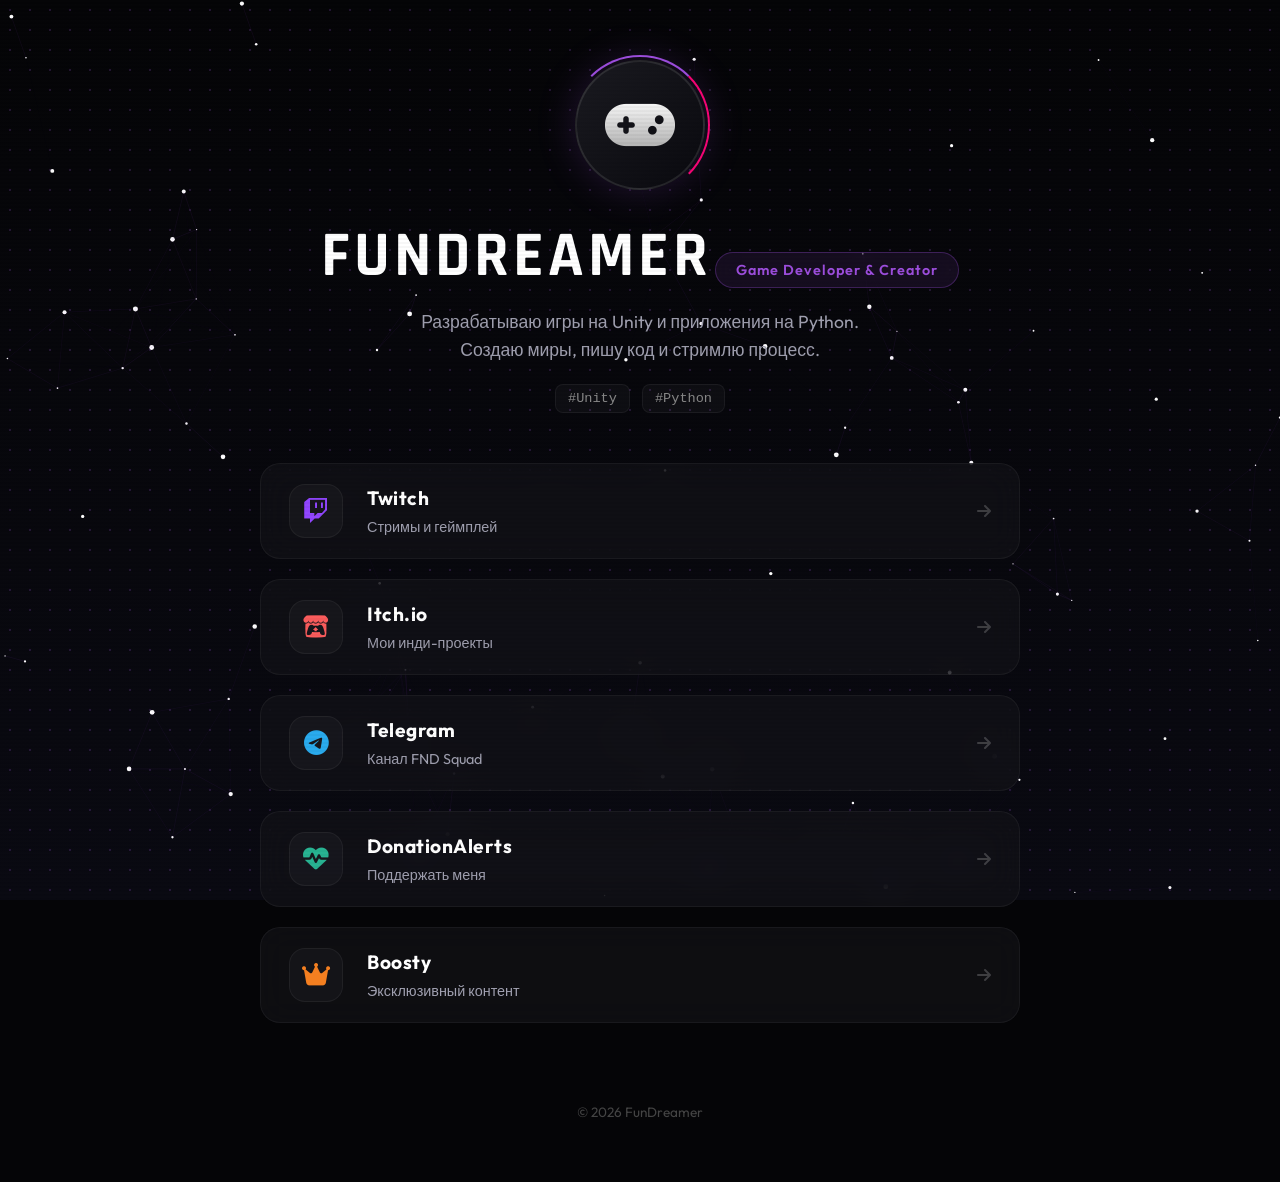
==== index.html @ 434d69b0 "Update index.html 14" ====
<!DOCTYPE html>
<html lang="ru">
<head>
    <meta charset="UTF-8">
    <meta name="viewport" content="width=device-width, initial-scale=1.0">
    
    <title>FunDreamer | Game Dev & Python Creator</title>
    <meta name="description" content="Разработчик игр на Unity и приложений на Python. Стримы, инди-проекты и эксклюзивный контент.">
    
    <!-- FAVICON -->
    <link rel="icon" type="image/png" href="favicon.png">
    
    <!-- Шрифты и иконки -->
    <link rel="preconnect" href="https://fonts.googleapis.com">
    <link rel="preconnect" href="https://fonts.gstatic.com" crossorigin>
    <link href="https://fonts.googleapis.com/css2?family=Outfit:wght@300;500;700&family=Rajdhani:wght@500;700&display=swap" rel="stylesheet">
    <link rel="stylesheet" href="https://cdnjs.cloudflare.com/ajax/libs/font-awesome/6.4.0/css/all.min.css">

    <style>
        :root {
            --primary: #9d4edd;
            --secondary: #ff006e;
            --accent: #00f3ff;
            --bg-dark: #050507;
            --card-bg: rgba(20, 20, 25, 0.6);
            --text-main: #ffffff;
            --text-muted: #a0a0b0;
            --live-red: #e91916;
        }

        * { margin: 0; padding: 0; box-sizing: border-box; }

        body {
            font-family: 'Outfit', sans-serif;
            background-color: var(--bg-dark);
            color: var(--text-main);
            min-height: 100vh;
            overflow-x: hidden;
            position: relative;
        }

        /* --- CRT SCANLINE EFFECT --- */
        .scanlines {
            position: fixed; top: 0; left: 0; width: 100%; height: 100%;
            background: linear-gradient(to bottom, rgba(255,255,255,0), rgba(255,255,255,0) 50%, rgba(0,0,0,0.1) 50%, rgba(0,0,0,0.1));
            background-size: 100% 4px;
            z-index: 999; pointer-events: none; opacity: 0.3;
        }

        /* --- DYNAMIC BACKGROUND CONTAINER --- */
        #dynamic-bg {
            position: fixed; top: 0; left: 0; width: 100%; height: 100%;
            z-index: -1; transition: opacity 1s ease-in-out;
        }

        /* Стили для разных типов фонов */
        .bg-gradient { width: 100%; height: 100%; }
        
        .bg-grid {
            background-image: 
                linear-gradient(rgba(157, 78, 221, 0.1) 1px, transparent 1px),
                linear-gradient(90deg, rgba(157, 78, 221, 0.1) 1px, transparent 1px);
            background-size: 40px 40px;
        }

        .bg-dots {
            background-image: radial-gradient(rgba(157, 78, 221, 0.2) 1px, transparent 1px);
            background-size: 20px 20px;
        }

        .bg-lines {
            background: repeating-linear-gradient(
                45deg,
                rgba(157, 78, 221, 0.05),
                rgba(157, 78, 221, 0.05) 1px,
                transparent 1px,
                transparent 20px
            );
        }

        .bg-noise {
            background-color: #050507;
            background-image: url("data:image/svg+xml,%3Csvg viewBox='0 0 200 200' xmlns='http://www.w3.org/2000/svg'%3E%3Cfilter id='noiseFilter'%3E%3CfeTurbulence type='fractalNoise' baseFrequency='0.65' numOctaves='3' stitchTiles='stitch'/%3E%3C/filter%3E%3Crect width='100%25' height='100%25' filter='url(%23noiseFilter)' opacity='0.05'/%3E%3C/svg%3E");
        }

        /* Canvas для частиц поверх CSS фона */
        #particle-canvas {
            position: fixed; top: 0; left: 0; width: 100%; height: 100%;
            z-index: -1; pointer-events: none;
        }

        /* --- LAYOUT --- */
        .main-wrapper {
            display: flex; justify-content: center; align-items: flex-start;
            padding: 60px 20px; max-width: 800px; margin: 0 auto;
            min-height: 100vh; position: relative; z-index: 1;
        }

        .content-area {
            width: 100%; text-align: center;
            display: flex; flex-direction: column; align-items: center;
        }

        /* --- GLITCH TITLE --- */
        .glitch-wrapper { position: relative; display: inline-block; margin-bottom: 10px; cursor: default; }
        
        .glitch-text {
            font-family: 'Rajdhani', sans-serif; font-size: 4rem; font-weight: 700;
            letter-spacing: 4px; text-transform: uppercase; position: relative;
            color: var(--text-main);
        }

        .glitch-text::before, .glitch-text::after {
            content: attr(data-text); position: absolute; top: 0; left: 0;
            width: 100%; height: 100%; opacity: 0; pointer-events: none;
        }

        .glitch-wrapper:hover .glitch-text { animation: glitch-skew 0.3s infinite; color: var(--primary); }
        .glitch-wrapper:hover .glitch-text::before {
            opacity: 0.8; color: var(--secondary); z-index: -1;
            animation: glitch-anim-1 0.4s infinite linear alternate-reverse;
        }
        .glitch-wrapper:hover .glitch-text::after {
            opacity: 0.8; color: var(--accent); z-index: -2;
            animation: glitch-anim-2 0.4s infinite linear alternate-reverse;
        }

        @keyframes glitch-skew {
            0% { transform: skew(0deg); } 20% { transform: skew(-2deg); }
            40% { transform: skew(2deg); } 60% { transform: skew(-1deg); }
            80% { transform: skew(1deg); } 100% { transform: skew(0deg); }
        }
        @keyframes glitch-anim-1 {
            0% { clip-path: inset(20% 0 80% 0); transform: translate(-2px, 0); }
            20% { clip-path: inset(60% 0 10% 0); transform: translate(2px, 0); }
            40% { clip-path: inset(40% 0 50% 0); transform: translate(-2px, 0); }
            60% { clip-path: inset(80% 0 5% 0); transform: translate(2px, 0); }
            80% { clip-path: inset(10% 0 70% 0); transform: translate(-2px, 0); }
            100% { clip-path: inset(30% 0 50% 0); transform: translate(2px, 0); }
        }
        @keyframes glitch-anim-2 {
            0% { clip-path: inset(10% 0 60% 0); transform: translate(2px, 0); }
            20% { clip-path: inset(30% 0 20% 0); transform: translate(-2px, 0); }
            40% { clip-path: inset(70% 0 10% 0); transform: translate(2px, 0); }
            60% { clip-path: inset(20% 0 50% 0); transform: translate(-2px, 0); }
            80% { clip-path: inset(50% 0 30% 0); transform: translate(2px, 0); }
            100% { clip-path: inset(5% 0 80% 0); transform: translate(-2px, 0); }
        }

        /* --- PROFILE --- */
        .profile-section { margin-bottom: 50px; animation: fadeInDown 0.8s ease-out; }
        .avatar-wrapper { position: relative; width: 130px; height: 130px; margin: 0 auto 25px; }
        .avatar {
            width: 100%; height: 100%; border-radius: 50%;
            background: linear-gradient(135deg, #1a1a20, #0a0a0f);
            display: flex; align-items: center; justify-content: center;
            font-size: 3.5rem; border: 2px solid rgba(255, 255, 255, 0.1);
            box-shadow: 0 0 40px rgba(157, 78, 221, 0.2);
            position: relative; z-index: 2; overflow: hidden;
        }
        .avatar i {
            background: linear-gradient(to bottom, #fff, #aaa);
            -webkit-background-clip: text; -webkit-text-fill-color: transparent;
        }
        .avatar-ring {
            position: absolute; top: -5px; left: -5px; right: -5px; bottom: -5px;
            border-radius: 50%; border: 2px solid transparent;
            border-top-color: var(--primary); border-right-color: var(--secondary);
            animation: spin 4s linear infinite;
        }

        .role-badge {
            display: inline-block; padding: 8px 20px;
            background: rgba(157, 78, 221, 0.1); border: 1px solid rgba(157, 78, 221, 0.3);
            border-radius: 30px; color: var(--primary); font-size: 0.9rem; font-weight: 600;
            margin-bottom: 20px; backdrop-filter: blur(10px); letter-spacing: 1px;
        }
        .bio { color: var(--text-muted); font-size: 1.1rem; line-height: 1.6; max-width: 450px; margin: 0 auto; }
        .tech-stack { margin-top: 20px; display: flex; justify-content: center; gap: 12px; flex-wrap: wrap; }
        .tech-tag { 
            font-size: 0.85rem; color: #888; font-family: monospace; 
            background: rgba(255,255,255,0.03); border: 1px solid rgba(255,255,255,0.05);
            padding: 6px 12px; border-radius: 8px; transition: 0.3s;
        }
        .tech-tag:hover { color: var(--accent); border-color: var(--accent); box-shadow: 0 0 10px rgba(0, 243, 255, 0.2); }

        /* --- 3D CARDS --- */
        .links-container { display: flex; flex-direction: column; gap: 20px; width: 100%; perspective: 1000px; }
        
        .link-card {
            position: relative; display: flex; align-items: center;
            padding: 20px 28px; background: var(--card-bg);
            border: 1px solid rgba(255, 255, 255, 0.05); border-radius: 20px;
            text-decoration: none; color: white;
            transition: transform 0.1s ease, box-shadow 0.3s ease, border-color 0.3s;
            backdrop-filter: blur(15px); overflow: hidden;
            transform-style: preserve-3d;
            animation: fadeInUp 0.6s ease-out backwards;
        }

        .link-card::after {
            content: ''; position: absolute; top: 0; left: 0; right: 0; bottom: 0;
            background: radial-gradient(circle at var(--mouse-x, 50%) var(--mouse-y, 50%), rgba(255,255,255,0.1) 0%, transparent 60%);
            opacity: 0; transition: opacity 0.3s; pointer-events: none; z-index: 2;
        }
        .link-card:hover::after { opacity: 1; }

        .link-card:nth-child(1) { animation-delay: 0.1s; }
        .link-card:nth-child(2) { animation-delay: 0.2s; }
        .link-card:nth-child(3) { animation-delay: 0.3s; }
        .link-card:nth-child(4) { animation-delay: 0.4s; }
        .link-card:nth-child(5) { animation-delay: 0.5s; }

        .link-card::before {
            content: ''; position: absolute; top: 0; left: 0; width: 4px; height: 100%;
            background: var(--hover-color); opacity: 0; transition: opacity 0.3s;
        }

        .link-card:hover {
            border-color: rgba(255, 255, 255, 0.2);
            box-shadow: 0 15px 35px -10px rgba(0,0,0,0.6);
        }
        .link-card:hover::before { opacity: 1; }

        .icon-box {
            width: 54px; height: 54px; border-radius: 16px;
            display: flex; align-items: center; justify-content: center;
            font-size: 1.6rem; margin-right: 24px;
            background: rgba(255, 255, 255, 0.03); color: var(--hover-color);
            transition: all 0.3s cubic-bezier(0.175, 0.885, 0.32, 1.275);
            border: 1px solid rgba(255,255,255,0.05);
        }

        .link-card:hover .icon-box { 
            background: var(--hover-color); color: #fff; 
            transform: scale(1.1) rotate(5deg); 
            box-shadow: 0 0 20px var(--hover-color);
            border-color: transparent;
        }

        .card-content { flex: 1; text-align: left; z-index: 3; }
        .card-title { font-weight: 700; font-size: 1.2rem; margin-bottom: 6px; display: block; letter-spacing: 0.5px; }
        .card-subtitle { font-size: 0.9rem; color: var(--text-muted); transition: color 0.3s; }

        .arrow-icon { opacity: 0.2; transition: all 0.3s; z-index: 3; }
        .link-card:hover .arrow-icon { opacity: 1; transform: translateX(8px); color: var(--hover-color); }

        .twitch { --hover-color: #9146FF; }
        .itchio { --hover-color: #FA5C5C; }
        .telegram { --hover-color: #2AABEE; }
        .donationalerts { --hover-color: #28b392; }
        .boosty { --hover-color: #F47F20; }

        /* LIVE STATUS */
        .twitch.is-live { border-color: rgba(233, 25, 22, 0.5); background: rgba(233, 25, 22, 0.08); }
        .twitch.is-live .icon-box { background: var(--live-red); color: white; box-shadow: 0 0 20px rgba(233, 25, 22, 0.6); }
        .live-indicator {
            display: none; align-items: center; gap: 8px; font-size: 0.75rem;
            font-weight: 800; color: var(--live-red); text-transform: uppercase;
            letter-spacing: 1.5px; margin-bottom: 6px;
        }
        .live-dot {
            width: 8px; height: 8px; background-color: var(--live-red);
            border-radius: 50%; animation: pulse-live 1.5s infinite;
        }
        @keyframes pulse-live {
            0% { transform: scale(0.95); box-shadow: 0 0 0 0 rgba(233, 25, 22, 0.7); }
            70% { transform: scale(1); box-shadow: 0 0 0 6px rgba(233, 25, 22, 0); }
            100% { transform: scale(0.95); box-shadow: 0 0 0 0 rgba(233, 25, 22, 0); }
        }
        .twitch.is-live .live-indicator { display: flex; }
        .twitch.is-live .card-subtitle { color: #fff; }

        footer { margin-top: 80px; font-size: 0.85rem; color: #444; }
        footer a { color: var(--primary); text-decoration: none; transition: 0.3s; }
        footer a:hover { color: var(--accent); text-shadow: 0 0 10px var(--accent); }

        @keyframes spin { 0% { transform: rotate(0deg); } 100% { transform: rotate(360deg); } }
        @keyframes fadeInDown { from { opacity: 0; transform: translateY(-30px); } to { opacity: 1; transform: translateY(0); } }
        @keyframes fadeInUp { from { opacity: 0; transform: translateY(30px); } to { opacity: 1; transform: translateY(0); } }

        @media (max-width: 480px) {
            .glitch-text { font-size: 2.8rem; }
            .content-area { padding: 0 10px; }
            .link-card { padding: 16px 20px; }
            .icon-box { width: 46px; height: 46px; font-size: 1.3rem; margin-right: 16px; }
        }
    </style>
</head>
<body>

    <div class="scanlines"></div>
    
    <!-- Контейнер для динамического фона -->
    <div id="dynamic-bg"></div>
    <canvas id="particle-canvas"></canvas>

    <div class="main-wrapper">
        
        <div class="content-area">
            
            <div class="profile-section">
                <div class="avatar-wrapper">
                    <div class="avatar-ring"></div>
                    <div class="avatar">
                        <i class="fa-solid fa-gamepad"></i>
                    </div>
                </div>
                
                <div class="glitch-wrapper">
                    <h1 class="glitch-text" data-text="FunDreamer">FunDreamer</h1>
                </div>
                
                <div class="role-badge">Game Developer & Creator</div>
                
                <p class="bio">
                    Разрабатываю игры на Unity и приложения на Python.<br>
                    Создаю миры, пишу код и стримлю процесс.
                </p>
                
                <div class="tech-stack">
                    <span class="tech-tag">#Unity</span>
                    <span class="tech-tag">#Python</span>
                </div>
            </div>

            <div class="links-container">
                
                <a href="https://www.twitch.tv/fundreamer365/about" target="_blank" class="link-card twitch" id="twitch-card">
                    <div class="icon-box"><i class="fa-brands fa-twitch"></i></div>
                    <div class="card-content">
                        <div class="live-indicator">
                            <span class="live-dot"></span>
                            <span>LIVE NOW</span>
                        </div>
                        <span class="card-title">Twitch</span>
                        <span class="card-subtitle" id="twitch-status">Стримы</span>
                    </div>
                    <i class="fa-solid fa-arrow-right arrow-icon"></i>
                </a>

                <a href="https://fundreamer.itch.io/" target="_blank" class="link-card itchio">
                    <div class="icon-box"><i class="fa-brands fa-itch-io"></i></div>
                    <div class="card-content">
                        <span class="card-title">Itch.io</span>
                        <span class="card-subtitle">Мои инди-проекты</span>
                    </div>
                    <i class="fa-solid fa-arrow-right arrow-icon"></i>
                </a>

                <a href="https://t.me/FND_Squad" target="_blank" class="link-card telegram">
                    <div class="icon-box"><i class="fa-brands fa-telegram"></i></div>
                    <div class="card-content">
                        <span class="card-title">Telegram</span>
                        <span class="card-subtitle">Канал FND Squad</span>
                    </div>
                    <i class="fa-solid fa-arrow-right arrow-icon"></i>
                </a>

                <a href="https://www.donationalerts.com/r/fundreamer365" target="_blank" class="link-card donationalerts">
                    <div class="icon-box"><i class="fa-solid fa-heart-pulse"></i></div>
                    <div class="card-content">
                        <span class="card-title">DonationAlerts</span>
                        <span class="card-subtitle">Поддержать меня</span>
                    </div>
                    <i class="fa-solid fa-arrow-right arrow-icon"></i>
                </a>

                <a href="https://boosty.to/fundreamer365" target="_blank" class="link-card boosty">
                    <div class="icon-box"><i class="fa-solid fa-crown"></i></div>
                    <div class="card-content">
                        <span class="card-title">Boosty</span>
                        <span class="card-subtitle">Эксклюзивный контент</span>
                    </div>
                    <i class="fa-solid fa-arrow-right arrow-icon"></i>
                </a>

            </div>

            <footer>
                <p>&copy; 2026 FunDreamer
            </footer>

        </div>

    </div>

    <script>
        // --- 1. RANDOM BACKGROUND SYSTEM (15 VARIANTS) ---
        const bgContainer = document.getElementById('dynamic-bg');
        const canvas = document.getElementById('particle-canvas');
        const ctx = canvas.getContext('2d');
        
        // Массив из 15 различных фонов
        const backgrounds = [
            // 1. Классический киберпанк градиент
            { type: 'gradient', css: 'radial-gradient(circle at 50% 50%, #1a0b2e 0%, #050507 100%)' },
            // 2. Темно-синяя бездна
            { type: 'gradient', css: 'linear-gradient(to bottom, #020c1b, #0a192f)' },
            // 3. Неоновый закат
            { type: 'gradient', css: 'linear-gradient(135deg, #2b1055, #7597de)' },
            // 4. Матрица (темно-зеленый)
            { type: 'gradient', css: 'radial-gradient(circle, #0d2818 0%, #000000 100%)' },
            // 5. Красная тревога
            { type: 'gradient', css: 'linear-gradient(to top, #3a1c1c, #050507)' },
            // 6. Холодный металл
            { type: 'gradient', css: 'linear-gradient(to right, #232526, #414345)' },
            // 7. Глубокий космос
            { type: 'gradient', css: 'radial-gradient(ellipse at bottom, #1b2735 0%, #090a0f 100%)' },
            // 8. Фиолетовый туман
            { type: 'gradient', css: 'conic-gradient(from 90deg at 50% 50%, #050507 0%, #240b36 50%, #050507 100%)' },
            // 9. Кибер-сетка
            { type: 'grid', css: 'linear-gradient(to bottom, #0a0a12 0%, #000000 100%)' },
            // 10. Точки данных
            { type: 'dots', css: 'linear-gradient(to bottom, #050507 0%, #0a0a12 100%)' },
            // 11. Диагональные линии
            { type: 'lines', css: 'linear-gradient(to bottom, #050507 0%, #000000 100%)' },
            // 12. Шум (Noise)
            { type: 'noise', css: '#050507' },
            // 13. Оранжевый закат (Cyberpunk 2077 style)
            { type: 'gradient', css: 'linear-gradient(to bottom, #2b1507, #050507)' },
            // 14. Ледяной холод
            { type: 'gradient', css: 'linear-gradient(to top, #0f2027, #203a43, #2c5364)' },
            // 15. Чистая тьма с акцентом
            { type: 'gradient', css: 'radial-gradient(circle at 80% 20%, #1a0b2e 0%, #000000 60%)' }
        ];

        function applyRandomBackground() {
            const randomBg = backgrounds[Math.floor(Math.random() * backgrounds.length)];
            
            // Очищаем контейнер
            bgContainer.innerHTML = '';
            bgContainer.className = ''; 
            
            // Применяем базовый цвет/градиент
            const div = document.createElement('div');
            div.className = 'bg-gradient';
            div.style.background = randomBg.css;
            bgContainer.appendChild(div);

            // Добавляем оверлеи (сетка, точки и т.д.)
            if (randomBg.type === 'grid') {
                const overlay = document.createElement('div');
                overlay.className = 'bg-grid';
                overlay.style.position = 'absolute';
                overlay.style.top = '0'; overlay.style.left = '0';
                overlay.style.width = '100%'; overlay.style.height = '100%';
                bgContainer.appendChild(overlay);
            } else if (randomBg.type === 'dots') {
                const overlay = document.createElement('div');
                overlay.className = 'bg-dots';
                overlay.style.position = 'absolute';
                overlay.style.top = '0'; overlay.style.left = '0';
                overlay.style.width = '100%'; overlay.style.height = '100%';
                bgContainer.appendChild(overlay);
            } else if (randomBg.type === 'lines') {
                const overlay = document.createElement('div');
                overlay.className = 'bg-lines';
                overlay.style.position = 'absolute';
                overlay.style.top = '0'; overlay.style.left = '0';
                overlay.style.width = '100%'; overlay.style.height = '100%';
                bgContainer.appendChild(overlay);
            } else if (randomBg.type === 'noise') {
                const overlay = document.createElement('div');
                overlay.className = 'bg-noise';
                overlay.style.position = 'absolute';
                overlay.style.top = '0'; overlay.style.left = '0';
                overlay.style.width = '100%'; overlay.style.height = '100%';
                bgContainer.appendChild(overlay);
            }
        }

        // Запускаем при загрузке
        applyRandomBackground();


        // --- 2. PARTICLE SYSTEM (Поверх любого фона) ---
        let particlesArray;
        canvas.width = window.innerWidth;
        canvas.height = window.innerHeight;

        let mouse = { x: null, y: null, radius: 150 };

        window.addEventListener('mousemove', function(event) {
            mouse.x = event.x;
            mouse.y = event.y;
        });

        class Particle {
            constructor(x, y, directionX, directionY, size, color) {
                this.x = x; this.y = y;
                this.directionX = directionX; this.directionY = directionY;
                this.size = size; this.color = color;
            }
            draw() {
                ctx.beginPath();
                ctx.arc(this.x, this.y, this.size, 0, Math.PI * 2, false);
                ctx.fillStyle = this.color;
                ctx.fill();
            }
            update() {
                if (this.x > canvas.width || this.x < 0) this.directionX = -this.directionX;
                if (this.y > canvas.height || this.y < 0) this.directionY = -this.directionY;

                let dx = mouse.x - this.x;
                let dy = mouse.y - this.y;
                let distance = Math.sqrt(dx*dx + dy*dy);
                
                if (distance < mouse.radius + this.size){
                    if (mouse.x < this.x && this.x < canvas.width - this.size * 10) this.x += 2;
                    if (mouse.x > this.x && this.x > this.size * 10) this.x -= 2;
                    if (mouse.y < this.y && this.y < canvas.height - this.size * 10) this.y += 2;
                    if (mouse.y > this.y && this.y > this.size * 10) this.y -= 2;
                }

                this.x += this.directionX;
                this.y += this.directionY;
                this.draw();
            }
        }

        function initParticles() {
            particlesArray = [];
            // Адаптивное количество частиц
            let numberOfParticles = (canvas.height * canvas.width) / 12000;
            
            // Цвет частиц зависит от выбранного фона (немного рандома)
            const colors = ['#9d4edd', '#00f3ff', '#ff006e', '#ffffff'];
            const baseColor = colors[Math.floor(Math.random() * colors.length)];

            for (let i = 0; i < numberOfParticles; i++) {
                let size = (Math.random() * 2) + 0.5;
                let x = Math.random() * innerWidth;
                let y = Math.random() * innerHeight;
                let directionX = (Math.random() * 1) - 0.5;
                let directionY = (Math.random() * 1) - 0.5;
                particlesArray.push(new Particle(x, y, directionX, directionY, size, baseColor));
            }
        }

        function animateParticles() {
            requestAnimationFrame(animateParticles);
            ctx.clearRect(0,0,innerWidth, innerHeight);
            
            for (let i = 0; i < particlesArray.length; i++) {
                particlesArray[i].update();
            }
            connectParticles();
        }

        function connectParticles() {
            let opacityValue = 1;
            for (let a = 0; a < particlesArray.length; a++) {
                for (let b = a; b < particlesArray.length; b++) {
                    let distance = ((particlesArray[a].x - particlesArray[b].x) ** 2) + 
                                   ((particlesArray[a].y - particlesArray[b].y) ** 2);
                    if (distance < (canvas.width/7) * (canvas.height/7)) {
                        opacityValue = 1 - (distance/15000);
                        ctx.strokeStyle = `rgba(157, 78, 221, ${opacityValue * 0.15})`;
                        ctx.lineWidth = 0.5;
                        ctx.beginPath();
                        ctx.moveTo(particlesArray[a].x, particlesArray[a].y);
                        ctx.lineTo(particlesArray[b].x, particlesArray[b].y);
                        ctx.stroke();
                    }
                }
            }
        }

        window.addEventListener('resize', function(){
            canvas.width = innerWidth;
            canvas.height = innerHeight;
            initParticles();
        });

        initParticles();
        animateParticles();


        // --- 3. 3D TILT EFFECT FOR CARDS ---
        const cards = document.querySelectorAll('.link-card');

        cards.forEach(card => {
            card.addEventListener('mousemove', (e) => {
                const rect = card.getBoundingClientRect();
                const x = e.clientX - rect.left;
                const y = e.clientY - rect.top;
                
                card.style.setProperty('--mouse-x', `${x}px`);
                card.style.setProperty('--mouse-y', `${y}px`);

                const centerX = rect.width / 2;
                const centerY = rect.height / 2;
                
                const rotateX = ((y - centerY) / centerY) * -5;
                const rotateY = ((x - centerX) / centerX) * 5;

                card.style.transform = `perspective(1000px) rotateX(${rotateX}deg) rotateY(${rotateY}deg) scale3d(1.02, 1.02, 1.02)`;
            });

            card.addEventListener('mouseleave', () => {
                card.style.transform = 'perspective(1000px) rotateX(0) rotateY(0) scale3d(1, 1, 1)';
            });
        });


        // --- 4. TWITCH STATUS CHECKER ---
        const TWITCH_USERNAME = 'fundreamer365';
        const CHECK_INTERVAL = 60000; 

        async function checkTwitchStatus() {
            const card = document.getElementById('twitch-card');
            const statusText = document.getElementById('twitch-status');
            
            try {
                const response = await fetch(`https://api.twitch.tv/helix/streams?user_login=${TWITCH_USERNAME}`, {
                    headers: { 'Client-ID': 'kimne78kx3ncx6brgo4mv6wki5h1ko' }
                });

                if (!response.ok) throw new Error('API Error');
                const data = await response.json();
                
                if (data.data && data.data.length > 0) {
                    card.classList.add('is-live');
                    const streamTitle = data.data[0].title;
                    const viewers = data.data[0].viewer_count;
                    statusText.innerHTML = `<span style="color:#fff">${streamTitle}</span> • 👁 ${viewers}`;
                    statusText.style.fontSize = '0.8rem';
                    statusText.style.lineHeight = '1.3';
                } else {
                    card.classList.remove('is-live');
                    statusText.textContent = 'Стримы и геймплей';
                    statusText.style.fontSize = '';
                    statusText.style.lineHeight = '';
                }
            } catch (error) {
                console.log('Twitch status check failed:', error);
                card.classList.remove('is-live');
                statusText.textContent = 'Стримы и геймплей';
            }
        }

        document.addEventListener('DOMContentLoaded', () => {
            checkTwitchStatus();
            setInterval(checkTwitchStatus, CHECK_INTERVAL);
        });
    </script>

</body>
</html>
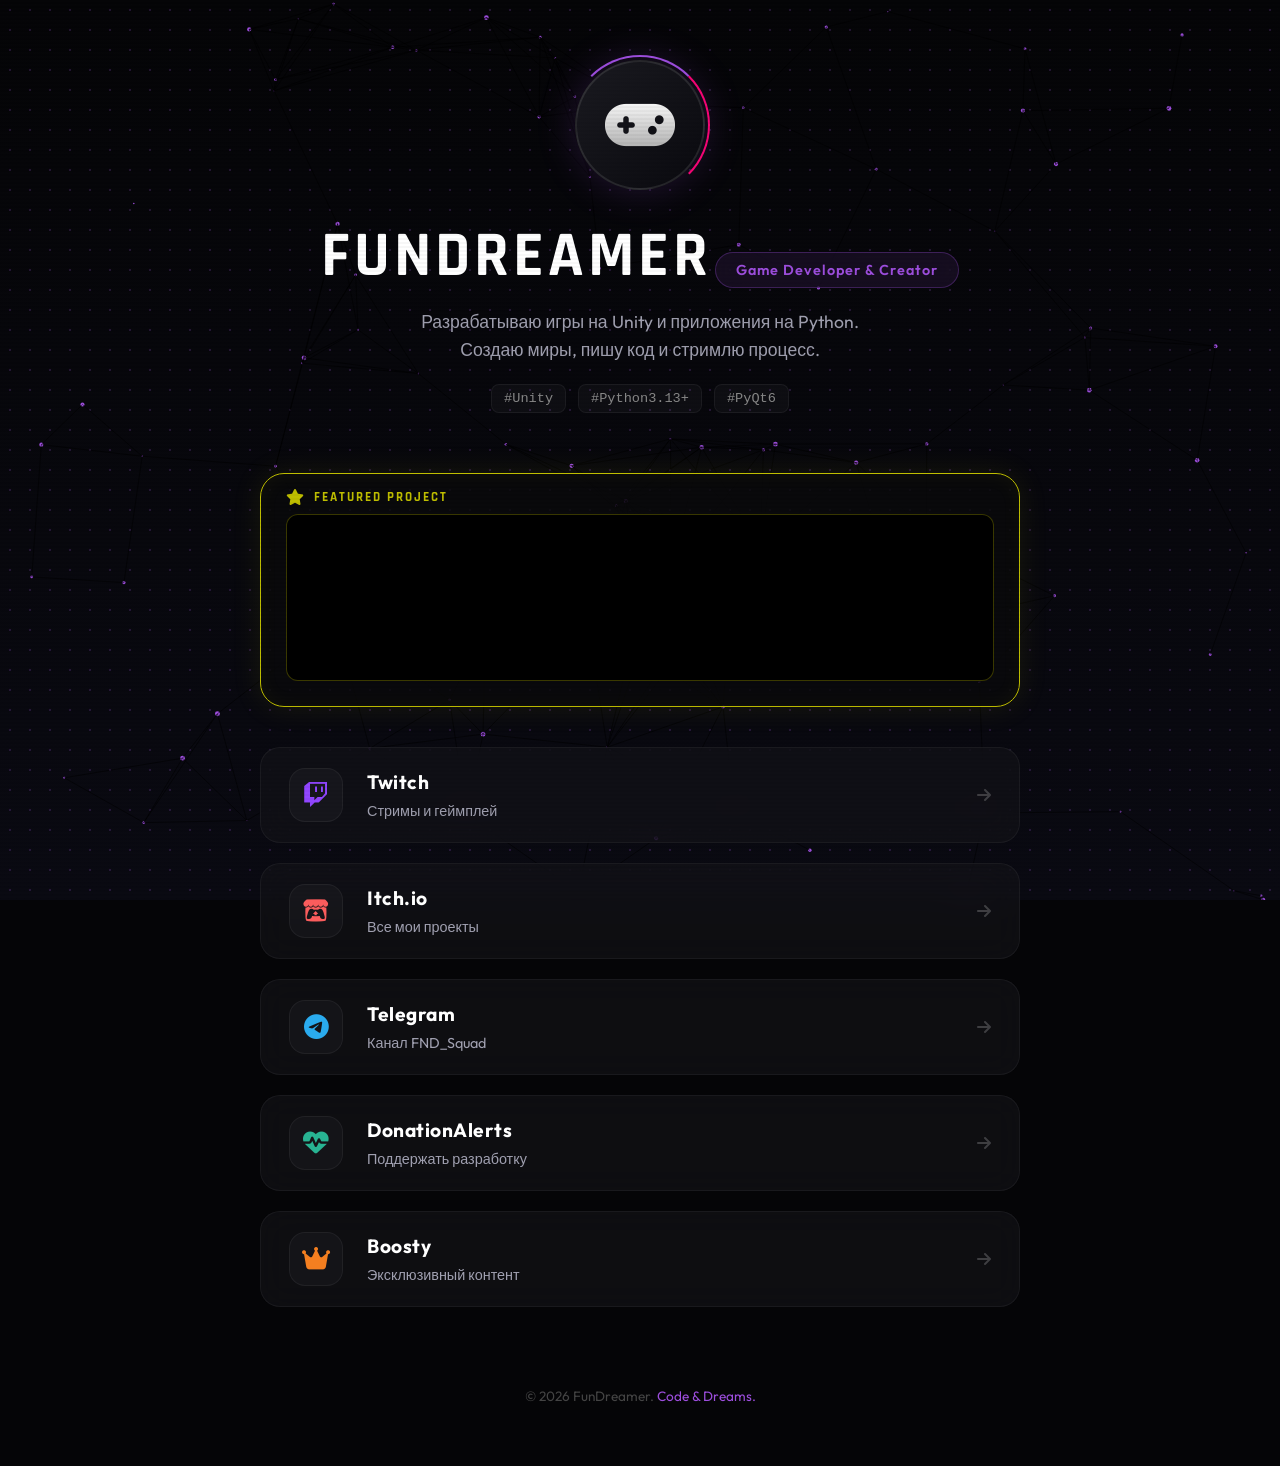
==== commit 81b8265f: "Update index.html 14 Фулл обнова" ====
--- a/index.html
+++ b/index.html
@@ -21,6 +21,7 @@
             --primary: #9d4edd;
             --secondary: #ff006e;
             --accent: #00f3ff;
+            --game-gold: #bfbe00; /* Цвет из твоего виджета */
             --bg-dark: #050507;
             --card-bg: rgba(20, 20, 25, 0.6);
             --text-main: #ffffff;
@@ -53,21 +54,17 @@
             z-index: -1; transition: opacity 1s ease-in-out;
         }
 
-        /* Стили для разных типов фонов */
         .bg-gradient { width: 100%; height: 100%; }
-        
         .bg-grid {
             background-image: 
                 linear-gradient(rgba(157, 78, 221, 0.1) 1px, transparent 1px),
                 linear-gradient(90deg, rgba(157, 78, 221, 0.1) 1px, transparent 1px);
             background-size: 40px 40px;
         }
-
         .bg-dots {
             background-image: radial-gradient(rgba(157, 78, 221, 0.2) 1px, transparent 1px);
             background-size: 20px 20px;
         }
-
         .bg-lines {
             background: repeating-linear-gradient(
                 45deg,
@@ -77,13 +74,11 @@
                 transparent 20px
             );
         }
-
         .bg-noise {
             background-color: #050507;
             background-image: url("data:image/svg+xml,%3Csvg viewBox='0 0 200 200' xmlns='http://www.w3.org/2000/svg'%3E%3Cfilter id='noiseFilter'%3E%3CfeTurbulence type='fractalNoise' baseFrequency='0.65' numOctaves='3' stitchTiles='stitch'/%3E%3C/filter%3E%3Crect width='100%25' height='100%25' filter='url(%23noiseFilter)' opacity='0.05'/%3E%3C/svg%3E");
         }
 
-        /* Canvas для частиц поверх CSS фона */
         #particle-canvas {
             position: fixed; top: 0; left: 0; width: 100%; height: 100%;
             z-index: -1; pointer-events: none;
@@ -148,7 +143,7 @@
         }
 
         /* --- PROFILE --- */
-        .profile-section { margin-bottom: 50px; animation: fadeInDown 0.8s ease-out; }
+        .profile-section { margin-bottom: 40px; animation: fadeInDown 0.8s ease-out; }
         .avatar-wrapper { position: relative; width: 130px; height: 130px; margin: 0 auto 25px; }
         .avatar {
             width: 100%; height: 100%; border-radius: 50%;
@@ -184,7 +179,42 @@
         }
         .tech-tag:hover { color: var(--accent); border-color: var(--accent); box-shadow: 0 0 10px rgba(0, 243, 255, 0.2); }
 
-        /* --- 3D CARDS --- */
+        /* --- FEATURED GAME SECTION (НОВОЕ) --- */
+        .featured-game {
+            width: 100%; margin: 20px 0 40px; padding: 25px;
+            background: rgba(10, 10, 12, 0.8);
+            border: 1px solid var(--game-gold);
+            border-radius: 24px; position: relative; overflow: hidden;
+            animation: fadeInUp 0.8s ease-out 0.3s backwards;
+            box-shadow: 0 0 30px rgba(191, 190, 0, 0.1), inset 0 0 20px rgba(191, 190, 0, 0.05);
+        }
+
+        .featured-label {
+            position: absolute; top: 15px; left: 25px;
+            font-family: 'Rajdhani', sans-serif; font-size: 0.8rem; font-weight: 700;
+            color: var(--game-gold); text-transform: uppercase; letter-spacing: 2px;
+            display: flex; align-items: center; gap: 8px;
+        }
+        .featured-label i { font-size: 1rem; }
+
+        .game-widget-container {
+            margin-top: 15px; border-radius: 12px; overflow: hidden;
+            background: #000; border: 1px solid rgba(191, 190, 0, 0.3);
+            transition: all 0.3s ease;
+        }
+        .game-widget-container:hover {
+            border-color: var(--game-gold);
+            box-shadow: 0 0 25px rgba(191, 190, 0, 0.2);
+            transform: scale(1.01);
+        }
+
+        /* Адаптивность iframe */
+        .game-widget-container iframe {
+            width: 100% !important; max-width: 550px; height: 165px !important;
+            display: block; margin: 0 auto; border: none !important;
+        }
+
+        /* --- SOCIAL LINKS --- */
         .links-container { display: flex; flex-direction: column; gap: 20px; width: 100%; perspective: 1000px; }
         
         .link-card {
@@ -205,11 +235,11 @@
         }
         .link-card:hover::after { opacity: 1; }
 
-        .link-card:nth-child(1) { animation-delay: 0.1s; }
-        .link-card:nth-child(2) { animation-delay: 0.2s; }
-        .link-card:nth-child(3) { animation-delay: 0.3s; }
-        .link-card:nth-child(4) { animation-delay: 0.4s; }
-        .link-card:nth-child(5) { animation-delay: 0.5s; }
+        .link-card:nth-child(1) { animation-delay: 0.4s; }
+        .link-card:nth-child(2) { animation-delay: 0.5s; }
+        .link-card:nth-child(3) { animation-delay: 0.6s; }
+        .link-card:nth-child(4) { animation-delay: 0.7s; }
+        .link-card:nth-child(5) { animation-delay: 0.8s; }
 
         .link-card::before {
             content: ''; position: absolute; top: 0; left: 0; width: 4px; height: 100%;
@@ -284,27 +314,24 @@
             .content-area { padding: 0 10px; }
             .link-card { padding: 16px 20px; }
             .icon-box { width: 46px; height: 46px; font-size: 1.3rem; margin-right: 16px; }
+            .featured-game { padding: 20px 15px; }
+            .game-widget-container iframe { height: 140px !important; }
         }
     </style>
 </head>
 <body>
 
     <div class="scanlines"></div>
-    
-    <!-- Контейнер для динамического фона -->
     <div id="dynamic-bg"></div>
     <canvas id="particle-canvas"></canvas>
 
     <div class="main-wrapper">
-        
         <div class="content-area">
             
             <div class="profile-section">
                 <div class="avatar-wrapper">
                     <div class="avatar-ring"></div>
-                    <div class="avatar">
-                        <i class="fa-solid fa-gamepad"></i>
-                    </div>
+                    <div class="avatar"><i class="fa-solid fa-gamepad"></i></div>
                 </div>
                 
                 <div class="glitch-wrapper">
@@ -320,7 +347,20 @@
                 
                 <div class="tech-stack">
                     <span class="tech-tag">#Unity</span>
-                    <span class="tech-tag">#Python</span>
+                    <span class="tech-tag">#Python3.13+</span>
+                    <span class="tech-tag">#PyQt6</span>
+                </div>
+            </div>
+
+            <!-- НОВАЯ СЕКЦИЯ: ПРЕЗЕНТАЦИЯ ИГРЫ -->
+            <div class="featured-game">
+                <div class="featured-label">
+                    <i class="fa-solid fa-star"></i> Featured Project
+                </div>
+                <div class="game-widget-container">
+                    <iframe frameborder="0" src="https://itch.io/embed/4657223?border_width=0&bg_color=000000&fg_color=eeeeee&link_color=bfbe00&border_color=000000" width="550" height="165">
+                        <a href="https://fundreamer.itch.io/the-liminal">The Liminal by FunDreamer</a>
+                    </iframe>
                 </div>
             </div>
 
@@ -334,7 +374,7 @@
                             <span>LIVE NOW</span>
                         </div>
                         <span class="card-title">Twitch</span>
-                        <span class="card-subtitle" id="twitch-status">Стримы</span>
+                        <span class="card-subtitle" id="twitch-status">Стримы и геймплей</span>
                     </div>
                     <i class="fa-solid fa-arrow-right arrow-icon"></i>
                 </a>
@@ -343,7 +383,7 @@
                     <div class="icon-box"><i class="fa-brands fa-itch-io"></i></div>
                     <div class="card-content">
                         <span class="card-title">Itch.io</span>
-                        <span class="card-subtitle">Мои инди-проекты</span>
+                        <span class="card-subtitle">Все мои проекты</span>
                     </div>
                     <i class="fa-solid fa-arrow-right arrow-icon"></i>
                 </a>
@@ -352,7 +392,7 @@
                     <div class="icon-box"><i class="fa-brands fa-telegram"></i></div>
                     <div class="card-content">
                         <span class="card-title">Telegram</span>
-                        <span class="card-subtitle">Канал FND Squad</span>
+                        <span class="card-subtitle">Канал FND_Squad</span>
                     </div>
                     <i class="fa-solid fa-arrow-right arrow-icon"></i>
                 </a>
@@ -361,7 +401,7 @@
                     <div class="icon-box"><i class="fa-solid fa-heart-pulse"></i></div>
                     <div class="card-content">
                         <span class="card-title">DonationAlerts</span>
-                        <span class="card-subtitle">Поддержать меня</span>
+                        <span class="card-subtitle">Поддержать разработку</span>
                     </div>
                     <i class="fa-solid fa-arrow-right arrow-icon"></i>
                 </a>
@@ -378,185 +418,102 @@
             </div>
 
             <footer>
-                <p>&copy; 2026 FunDreamer
+                <p>&copy; 2026 FunDreamer. <a href="#">Code & Dreams.</a></p>
             </footer>
 
         </div>
-
     </div>
 
     <script>
-        // --- 1. RANDOM BACKGROUND SYSTEM (15 VARIANTS) ---
+        // --- 1. RANDOM BACKGROUND SYSTEM ---
         const bgContainer = document.getElementById('dynamic-bg');
-        const canvas = document.getElementById('particle-canvas');
-        const ctx = canvas.getContext('2d');
-        
-        // Массив из 15 различных фонов
         const backgrounds = [
-            // 1. Классический киберпанк градиент
             { type: 'gradient', css: 'radial-gradient(circle at 50% 50%, #1a0b2e 0%, #050507 100%)' },
-            // 2. Темно-синяя бездна
             { type: 'gradient', css: 'linear-gradient(to bottom, #020c1b, #0a192f)' },
-            // 3. Неоновый закат
             { type: 'gradient', css: 'linear-gradient(135deg, #2b1055, #7597de)' },
-            // 4. Матрица (темно-зеленый)
             { type: 'gradient', css: 'radial-gradient(circle, #0d2818 0%, #000000 100%)' },
-            // 5. Красная тревога
             { type: 'gradient', css: 'linear-gradient(to top, #3a1c1c, #050507)' },
-            // 6. Холодный металл
             { type: 'gradient', css: 'linear-gradient(to right, #232526, #414345)' },
-            // 7. Глубокий космос
             { type: 'gradient', css: 'radial-gradient(ellipse at bottom, #1b2735 0%, #090a0f 100%)' },
-            // 8. Фиолетовый туман
             { type: 'gradient', css: 'conic-gradient(from 90deg at 50% 50%, #050507 0%, #240b36 50%, #050507 100%)' },
-            // 9. Кибер-сетка
             { type: 'grid', css: 'linear-gradient(to bottom, #0a0a12 0%, #000000 100%)' },
-            // 10. Точки данных
             { type: 'dots', css: 'linear-gradient(to bottom, #050507 0%, #0a0a12 100%)' },
-            // 11. Диагональные линии
             { type: 'lines', css: 'linear-gradient(to bottom, #050507 0%, #000000 100%)' },
-            // 12. Шум (Noise)
             { type: 'noise', css: '#050507' },
-            // 13. Оранжевый закат (Cyberpunk 2077 style)
             { type: 'gradient', css: 'linear-gradient(to bottom, #2b1507, #050507)' },
-            // 14. Ледяной холод
             { type: 'gradient', css: 'linear-gradient(to top, #0f2027, #203a43, #2c5364)' },
-            // 15. Чистая тьма с акцентом
             { type: 'gradient', css: 'radial-gradient(circle at 80% 20%, #1a0b2e 0%, #000000 60%)' }
         ];
 
         function applyRandomBackground() {
             const randomBg = backgrounds[Math.floor(Math.random() * backgrounds.length)];
-            
-            // Очищаем контейнер
             bgContainer.innerHTML = '';
-            bgContainer.className = ''; 
-            
-            // Применяем базовый цвет/градиент
             const div = document.createElement('div');
             div.className = 'bg-gradient';
             div.style.background = randomBg.css;
             bgContainer.appendChild(div);
 
-            // Добавляем оверлеи (сетка, точки и т.д.)
-            if (randomBg.type === 'grid') {
+            if (['grid', 'dots', 'lines', 'noise'].includes(randomBg.type)) {
                 const overlay = document.createElement('div');
-                overlay.className = 'bg-grid';
-                overlay.style.position = 'absolute';
-                overlay.style.top = '0'; overlay.style.left = '0';
-                overlay.style.width = '100%'; overlay.style.height = '100%';
-                bgContainer.appendChild(overlay);
-            } else if (randomBg.type === 'dots') {
-                const overlay = document.createElement('div');
-                overlay.className = 'bg-dots';
-                overlay.style.position = 'absolute';
-                overlay.style.top = '0'; overlay.style.left = '0';
-                overlay.style.width = '100%'; overlay.style.height = '100%';
-                bgContainer.appendChild(overlay);
-            } else if (randomBg.type === 'lines') {
-                const overlay = document.createElement('div');
-                overlay.className = 'bg-lines';
-                overlay.style.position = 'absolute';
-                overlay.style.top = '0'; overlay.style.left = '0';
-                overlay.style.width = '100%'; overlay.style.height = '100%';
-                bgContainer.appendChild(overlay);
-            } else if (randomBg.type === 'noise') {
-                const overlay = document.createElement('div');
-                overlay.className = 'bg-noise';
-                overlay.style.position = 'absolute';
-                overlay.style.top = '0'; overlay.style.left = '0';
-                overlay.style.width = '100%'; overlay.style.height = '100%';
+                overlay.className = `bg-${randomBg.type}`;
+                Object.assign(overlay.style, { position: 'absolute', top: '0', left: '0', width: '100%', height: '100%' });
                 bgContainer.appendChild(overlay);
             }
         }
-
-        // Запускаем при загрузке
         applyRandomBackground();
 
-
-        // --- 2. PARTICLE SYSTEM (Поверх любого фона) ---
+        // --- 2. PARTICLE SYSTEM ---
+        const canvas = document.getElementById('particle-canvas');
+        const ctx = canvas.getContext('2d');
         let particlesArray;
         canvas.width = window.innerWidth;
         canvas.height = window.innerHeight;
-
         let mouse = { x: null, y: null, radius: 150 };
 
-        window.addEventListener('mousemove', function(event) {
-            mouse.x = event.x;
-            mouse.y = event.y;
-        });
+        window.addEventListener('mousemove', e => { mouse.x = e.x; mouse.y = e.y; });
 
         class Particle {
-            constructor(x, y, directionX, directionY, size, color) {
-                this.x = x; this.y = y;
-                this.directionX = directionX; this.directionY = directionY;
-                this.size = size; this.color = color;
+            constructor(x, y, dx, dy, size, color) {
+                this.x = x; this.y = y; this.dx = dx; this.dy = dy; this.size = size; this.color = color;
             }
-            draw() {
-                ctx.beginPath();
-                ctx.arc(this.x, this.y, this.size, 0, Math.PI * 2, false);
-                ctx.fillStyle = this.color;
-                ctx.fill();
-            }
+            draw() { ctx.beginPath(); ctx.arc(this.x, this.y, this.size, 0, Math.PI * 2); ctx.fillStyle = this.color; ctx.fill(); }
             update() {
-                if (this.x > canvas.width || this.x < 0) this.directionX = -this.directionX;
-                if (this.y > canvas.height || this.y < 0) this.directionY = -this.directionY;
-
-                let dx = mouse.x - this.x;
-                let dy = mouse.y - this.y;
-                let distance = Math.sqrt(dx*dx + dy*dy);
-                
-                if (distance < mouse.radius + this.size){
-                    if (mouse.x < this.x && this.x < canvas.width - this.size * 10) this.x += 2;
-                    if (mouse.x > this.x && this.x > this.size * 10) this.x -= 2;
-                    if (mouse.y < this.y && this.y < canvas.height - this.size * 10) this.y += 2;
-                    if (mouse.y > this.y && this.y > this.size * 10) this.y -= 2;
+                if (this.x > canvas.width || this.x < 0) this.dx = -this.dx;
+                if (this.y > canvas.height || this.y < 0) this.dy = -this.dy;
+                let dist = Math.sqrt((mouse.x - this.x)**2 + (mouse.y - this.y)**2);
+                if (dist < mouse.radius + this.size) {
+                    if (mouse.x < this.x && this.x < canvas.width - 10) this.x += 2;
+                    if (mouse.x > this.x && this.x > 10) this.x -= 2;
+                    if (mouse.y < this.y && this.y < canvas.height - 10) this.y += 2;
+                    if (mouse.y > this.y && this.y > 10) this.y -= 2;
                 }
-
-                this.x += this.directionX;
-                this.y += this.directionY;
-                this.draw();
+                this.x += this.dx; this.y += this.dy; this.draw();
             }
         }
 
         function initParticles() {
             particlesArray = [];
-            // Адаптивное количество частиц
-            let numberOfParticles = (canvas.height * canvas.width) / 12000;
-            
-            // Цвет частиц зависит от выбранного фона (немного рандома)
             const colors = ['#9d4edd', '#00f3ff', '#ff006e', '#ffffff'];
             const baseColor = colors[Math.floor(Math.random() * colors.length)];
-
-            for (let i = 0; i < numberOfParticles; i++) {
-                let size = (Math.random() * 2) + 0.5;
-                let x = Math.random() * innerWidth;
-                let y = Math.random() * innerHeight;
-                let directionX = (Math.random() * 1) - 0.5;
-                let directionY = (Math.random() * 1) - 0.5;
-                particlesArray.push(new Particle(x, y, directionX, directionY, size, baseColor));
+            for (let i = 0; i < (canvas.height * canvas.width) / 12000; i++) {
+                particlesArray.push(new Particle(
+                    Math.random() * canvas.width, Math.random() * canvas.height,
+                    (Math.random() - 0.5), (Math.random() - 0.5),
+                    Math.random() * 2 + 0.5, baseColor
+                ));
             }
         }
 
         function animateParticles() {
             requestAnimationFrame(animateParticles);
-            ctx.clearRect(0,0,innerWidth, innerHeight);
+            ctx.clearRect(0, 0, canvas.width, canvas.height);
+            particlesArray.forEach(p => p.update());
             
-            for (let i = 0; i < particlesArray.length; i++) {
-                particlesArray[i].update();
-            }
-            connectParticles();
-        }
-
-        function connectParticles() {
-            let opacityValue = 1;
             for (let a = 0; a < particlesArray.length; a++) {
                 for (let b = a; b < particlesArray.length; b++) {
-                    let distance = ((particlesArray[a].x - particlesArray[b].x) ** 2) + 
-                                   ((particlesArray[a].y - particlesArray[b].y) ** 2);
-                    if (distance < (canvas.width/7) * (canvas.height/7)) {
-                        opacityValue = 1 - (distance/15000);
-                        ctx.strokeStyle = `rgba(157, 78, 221, ${opacityValue * 0.15})`;
+                    let dist = ((particlesArray[a].x - particlesArray[b].x)**2) + ((particlesArray[a].y - particlesArray[b].y)**2);
+                    if (dist < (canvas.width/7) * (canvas.height/7)) {
+                        ctx.strokeStyle = `rgba(157, 78, 221, ${1 - dist/15000} * 0.15)`;
                         ctx.lineWidth = 0.5;
                         ctx.beginPath();
                         ctx.moveTo(particlesArray[a].x, particlesArray[a].y);
@@ -567,84 +524,51 @@
             }
         }
 
-        window.addEventListener('resize', function(){
-            canvas.width = innerWidth;
-            canvas.height = innerHeight;
-            initParticles();
-        });
-
-        initParticles();
-        animateParticles();
-
-
-        // --- 3. 3D TILT EFFECT FOR CARDS ---
-        const cards = document.querySelectorAll('.link-card');
-
-        cards.forEach(card => {
-            card.addEventListener('mousemove', (e) => {
+        window.addEventListener('resize', () => { canvas.width = innerWidth; canvas.height = innerHeight; initParticles(); });
+        initParticles(); animateParticles();
+
+        // --- 3. 3D TILT EFFECT ---
+        document.querySelectorAll('.link-card').forEach(card => {
+            card.addEventListener('mousemove', e => {
                 const rect = card.getBoundingClientRect();
                 const x = e.clientX - rect.left;
                 const y = e.clientY - rect.top;
-                
                 card.style.setProperty('--mouse-x', `${x}px`);
                 card.style.setProperty('--mouse-y', `${y}px`);
-
-                const centerX = rect.width / 2;
-                const centerY = rect.height / 2;
-                
-                const rotateX = ((y - centerY) / centerY) * -5;
-                const rotateY = ((x - centerX) / centerX) * 5;
-
+                const rotateX = ((y - rect.height/2) / (rect.height/2)) * -5;
+                const rotateY = ((x - rect.width/2) / (rect.width/2)) * 5;
                 card.style.transform = `perspective(1000px) rotateX(${rotateX}deg) rotateY(${rotateY}deg) scale3d(1.02, 1.02, 1.02)`;
             });
-
             card.addEventListener('mouseleave', () => {
                 card.style.transform = 'perspective(1000px) rotateX(0) rotateY(0) scale3d(1, 1, 1)';
             });
         });
 
-
-        // --- 4. TWITCH STATUS CHECKER ---
-        const TWITCH_USERNAME = 'fundreamer365';
-        const CHECK_INTERVAL = 60000; 
-
+        // --- 4. TWITCH STATUS ---
         async function checkTwitchStatus() {
             const card = document.getElementById('twitch-card');
             const statusText = document.getElementById('twitch-status');
-            
             try {
-                const response = await fetch(`https://api.twitch.tv/helix/streams?user_login=${TWITCH_USERNAME}`, {
+                const res = await fetch(`https://api.twitch.tv/helix/streams?user_login=fundreamer365`, {
                     headers: { 'Client-ID': 'kimne78kx3ncx6brgo4mv6wki5h1ko' }
                 });
-
-                if (!response.ok) throw new Error('API Error');
-                const data = await response.json();
-                
-                if (data.data && data.data.length > 0) {
+                const data = await res.json();
+                if (data.data?.length > 0) {
                     card.classList.add('is-live');
-                    const streamTitle = data.data[0].title;
-                    const viewers = data.data[0].viewer_count;
-                    statusText.innerHTML = `<span style="color:#fff">${streamTitle}</span> • 👁 ${viewers}`;
-                    statusText.style.fontSize = '0.8rem';
-                    statusText.style.lineHeight = '1.3';
+                    statusText.innerHTML = `<span style="color:#fff">${data.data[0].title}</span> • 👁 ${data.data[0].viewer_count}`;
+                    statusText.style.fontSize = '0.8rem'; statusText.style.lineHeight = '1.3';
                 } else {
                     card.classList.remove('is-live');
                     statusText.textContent = 'Стримы и геймплей';
-                    statusText.style.fontSize = '';
-                    statusText.style.lineHeight = '';
+                    statusText.style.fontSize = ''; statusText.style.lineHeight = '';
                 }
-            } catch (error) {
-                console.log('Twitch status check failed:', error);
+            } catch (e) {
                 card.classList.remove('is-live');
                 statusText.textContent = 'Стримы и геймплей';
             }
         }
-
-        document.addEventListener('DOMContentLoaded', () => {
-            checkTwitchStatus();
-            setInterval(checkTwitchStatus, CHECK_INTERVAL);
-        });
+        checkTwitchStatus();
+        setInterval(checkTwitchStatus, 60000);
     </script>
-
 </body>
 </html>
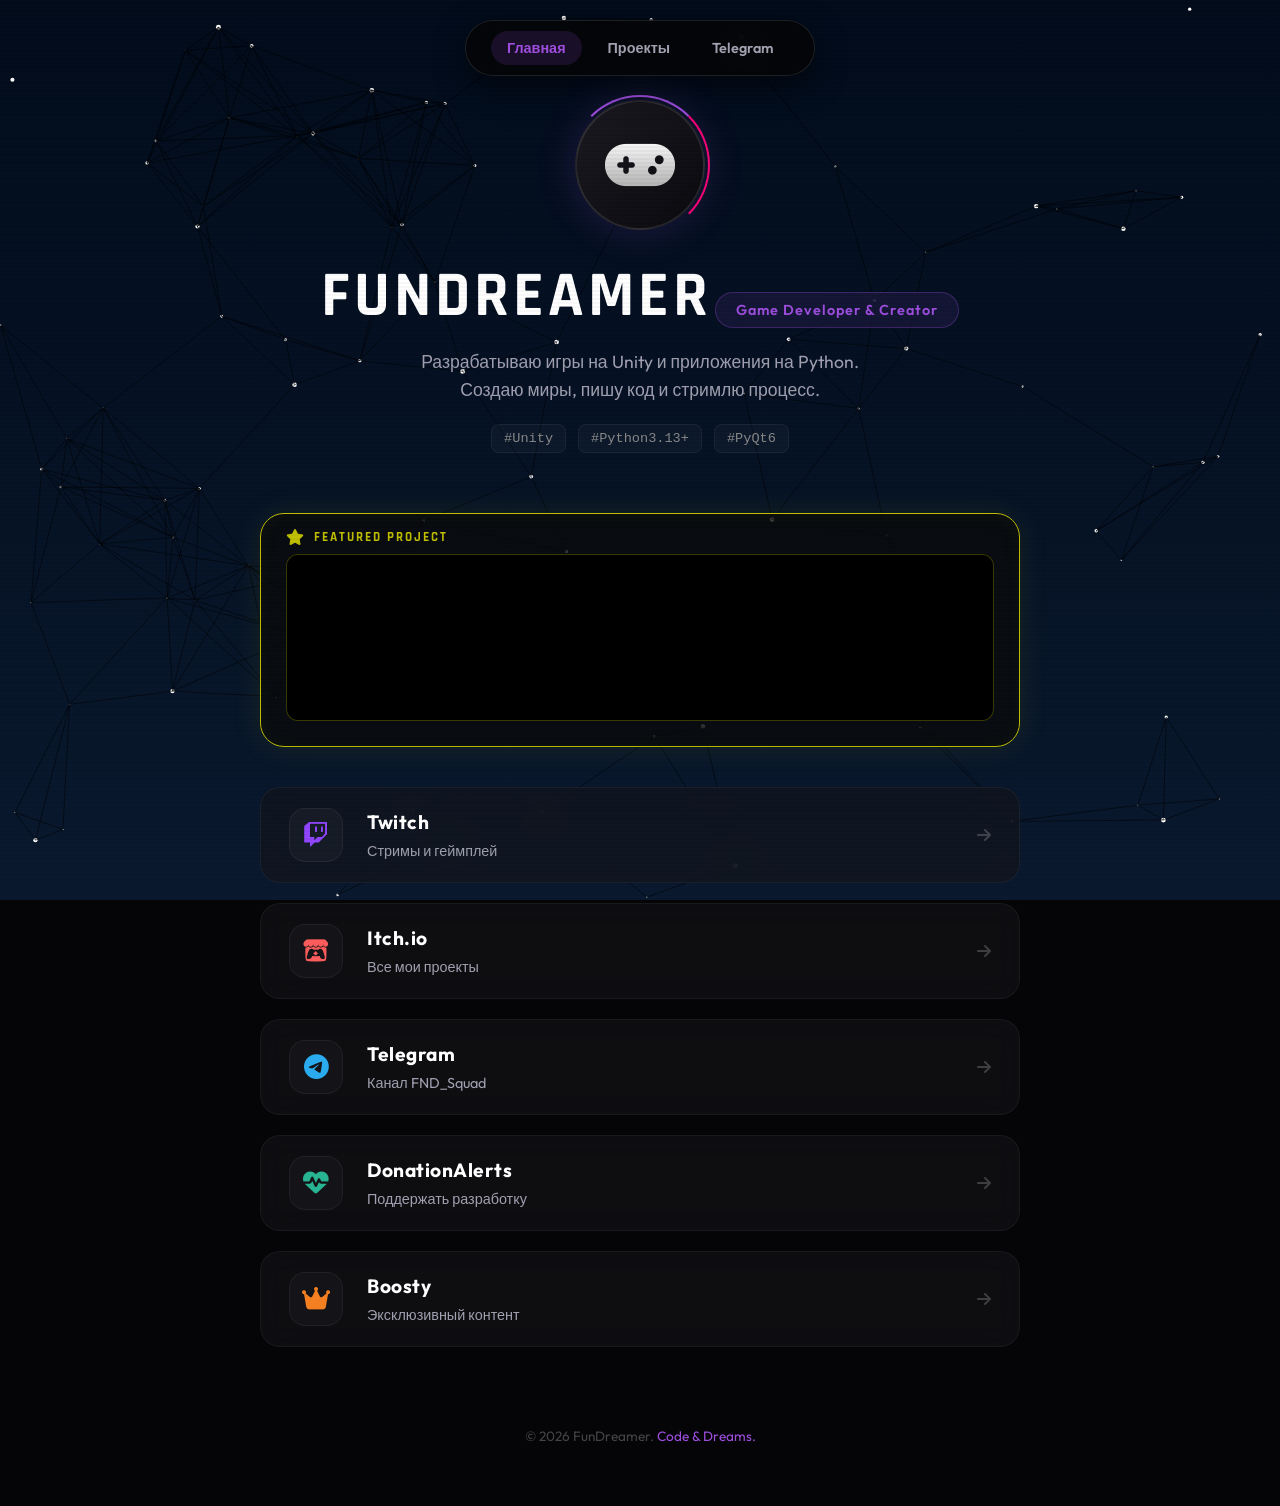
==== commit 6e992af4: "Update index.html 15" ====
--- a/index.html
+++ b/index.html
@@ -21,7 +21,7 @@
             --primary: #9d4edd;
             --secondary: #ff006e;
             --accent: #00f3ff;
-            --game-gold: #bfbe00; /* Цвет из твоего виджета */
+            --game-gold: #bfbe00;
             --bg-dark: #050507;
             --card-bg: rgba(20, 20, 25, 0.6);
             --text-main: #ffffff;
@@ -39,6 +39,22 @@
             overflow-x: hidden;
             position: relative;
         }
+
+        /* --- НАВИГАЦИЯ (НОВОЕ) --- */
+        nav {
+            position: fixed; top: 20px; left: 50%; transform: translateX(-50%);
+            z-index: 1000; display: flex; gap: 10px;
+            background: rgba(5, 5, 7, 0.85); padding: 10px 25px;
+            border-radius: 50px; backdrop-filter: blur(15px);
+            border: 1px solid rgba(255,255,255,0.1);
+            box-shadow: 0 10px 30px rgba(0,0,0,0.5);
+        }
+        nav a {
+            color: var(--text-muted); text-decoration: none; font-weight: 600;
+            font-size: 0.9rem; padding: 8px 16px; border-radius: 30px; transition: 0.3s;
+        }
+        nav a:hover, nav a.active { color: #fff; background: rgba(255,255,255,0.1); }
+        nav a.active { color: var(--primary); background: rgba(157, 78, 221, 0.15); }
 
         /* --- CRT SCANLINE EFFECT --- */
         .scanlines {
@@ -87,7 +103,7 @@
         /* --- LAYOUT --- */
         .main-wrapper {
             display: flex; justify-content: center; align-items: flex-start;
-            padding: 60px 20px; max-width: 800px; margin: 0 auto;
+            padding: 100px 20px 60px; max-width: 800px; margin: 0 auto;
             min-height: 100vh; position: relative; z-index: 1;
         }
 
@@ -179,7 +195,7 @@
         }
         .tech-tag:hover { color: var(--accent); border-color: var(--accent); box-shadow: 0 0 10px rgba(0, 243, 255, 0.2); }
 
-        /* --- FEATURED GAME SECTION (НОВОЕ) --- */
+        /* --- FEATURED GAME SECTION --- */
         .featured-game {
             width: 100%; margin: 20px 0 40px; padding: 25px;
             background: rgba(10, 10, 12, 0.8);
@@ -208,7 +224,6 @@
             transform: scale(1.01);
         }
 
-        /* Адаптивность iframe */
         .game-widget-container iframe {
             width: 100% !important; max-width: 550px; height: 165px !important;
             display: block; margin: 0 auto; border: none !important;
@@ -316,10 +331,18 @@
             .icon-box { width: 46px; height: 46px; font-size: 1.3rem; margin-right: 16px; }
             .featured-game { padding: 20px 15px; }
             .game-widget-container iframe { height: 140px !important; }
+            nav { width: 90%; justify-content: center; }
         }
     </style>
 </head>
 <body>
+
+    <!-- Навигация -->
+    <nav>
+        <a href="index.html" class="active">Главная</a>
+        <a href="games.html">Проекты</a>
+        <a href="https://t.me/FND_Squad" target="_blank">Telegram</a>
+    </nav>
 
     <div class="scanlines"></div>
     <div id="dynamic-bg"></div>
@@ -352,7 +375,7 @@
                 </div>
             </div>
 
-            <!-- НОВАЯ СЕКЦИЯ: ПРЕЗЕНТАЦИЯ ИГРЫ -->
+            <!-- СЕКЦИЯ: ПРЕЗЕНТАЦИЯ ИГРЫ THE LIMINAL -->
             <div class="featured-game">
                 <div class="featured-label">
                     <i class="fa-solid fa-star"></i> Featured Project
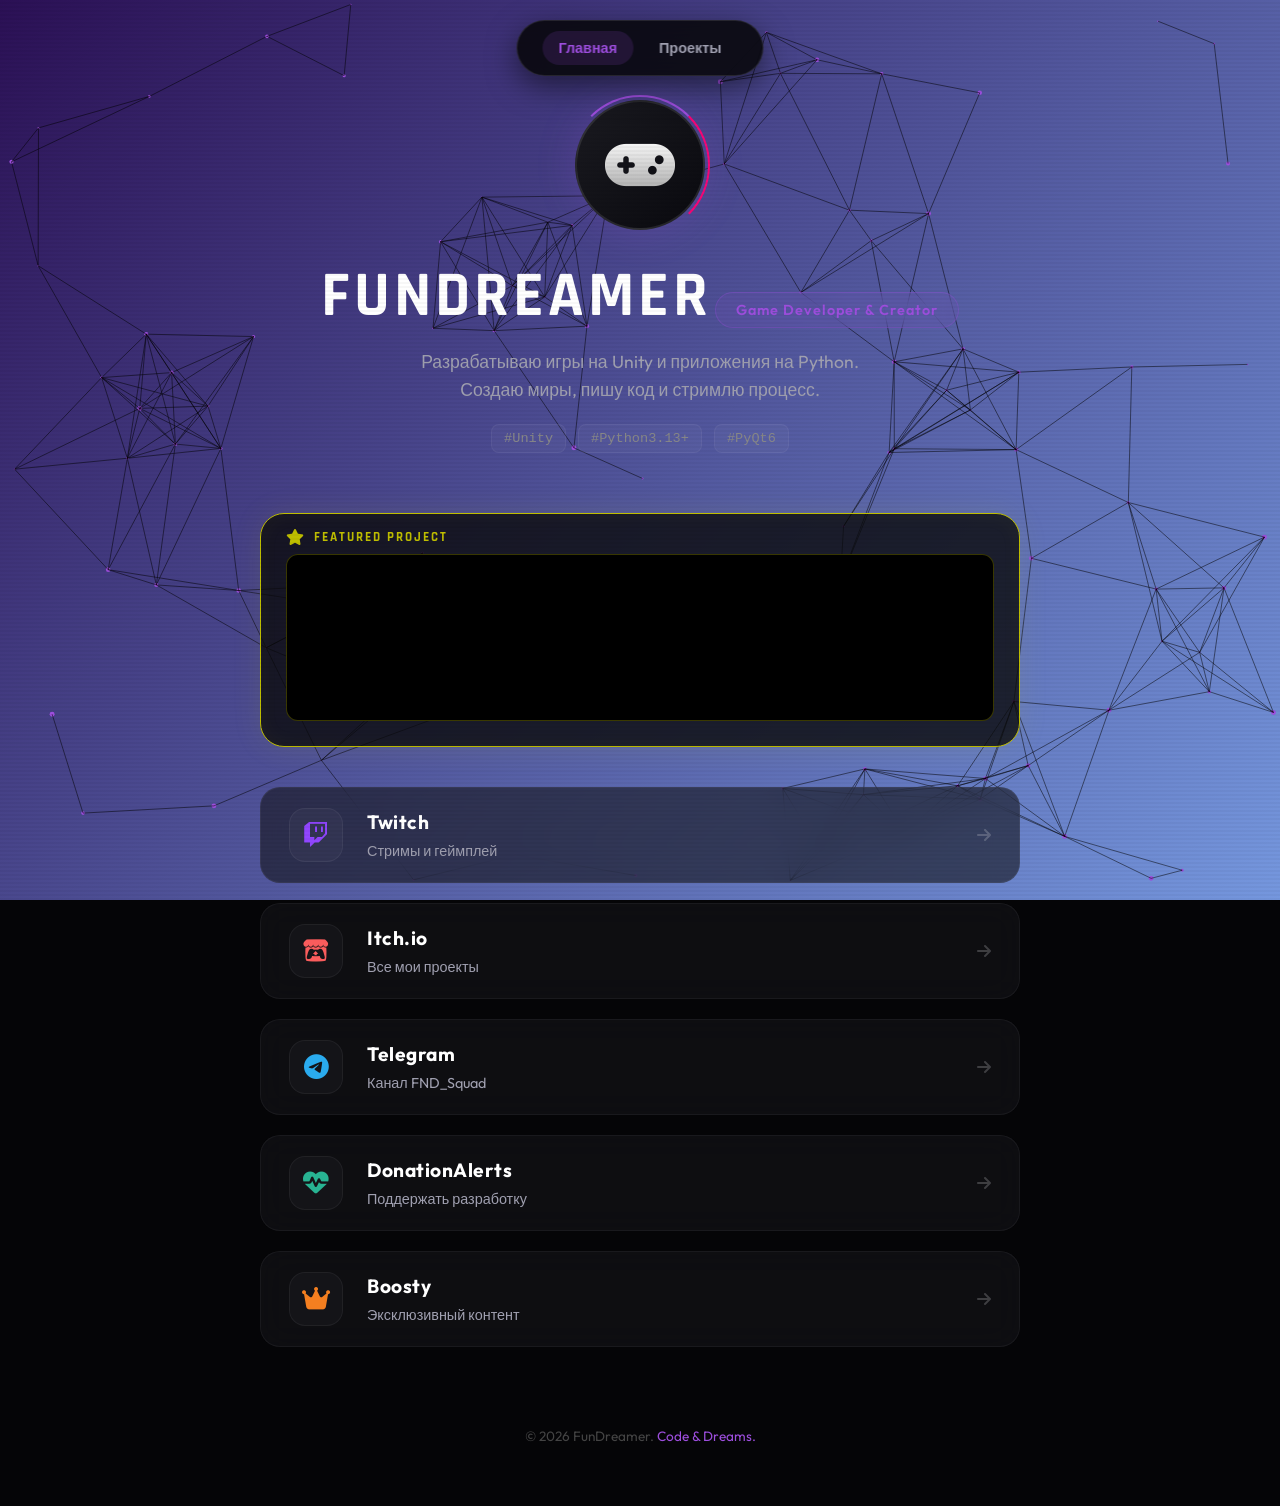
==== commit bc455905: "Update index.html 16" ====
--- a/index.html
+++ b/index.html
@@ -40,7 +40,7 @@
             position: relative;
         }
 
-        /* --- НАВИГАЦИЯ (НОВОЕ) --- */
+        /* --- НАВИГАЦИЯ --- */
         nav {
             position: fixed; top: 20px; left: 50%; transform: translateX(-50%);
             z-index: 1000; display: flex; gap: 10px;
@@ -337,11 +337,10 @@
 </head>
 <body>
 
-    <!-- Навигация -->
+    <!-- Навигация (Telegram убран) -->
     <nav>
         <a href="index.html" class="active">Главная</a>
         <a href="games.html">Проекты</a>
-        <a href="https://t.me/FND_Squad" target="_blank">Telegram</a>
     </nav>
 
     <div class="scanlines"></div>
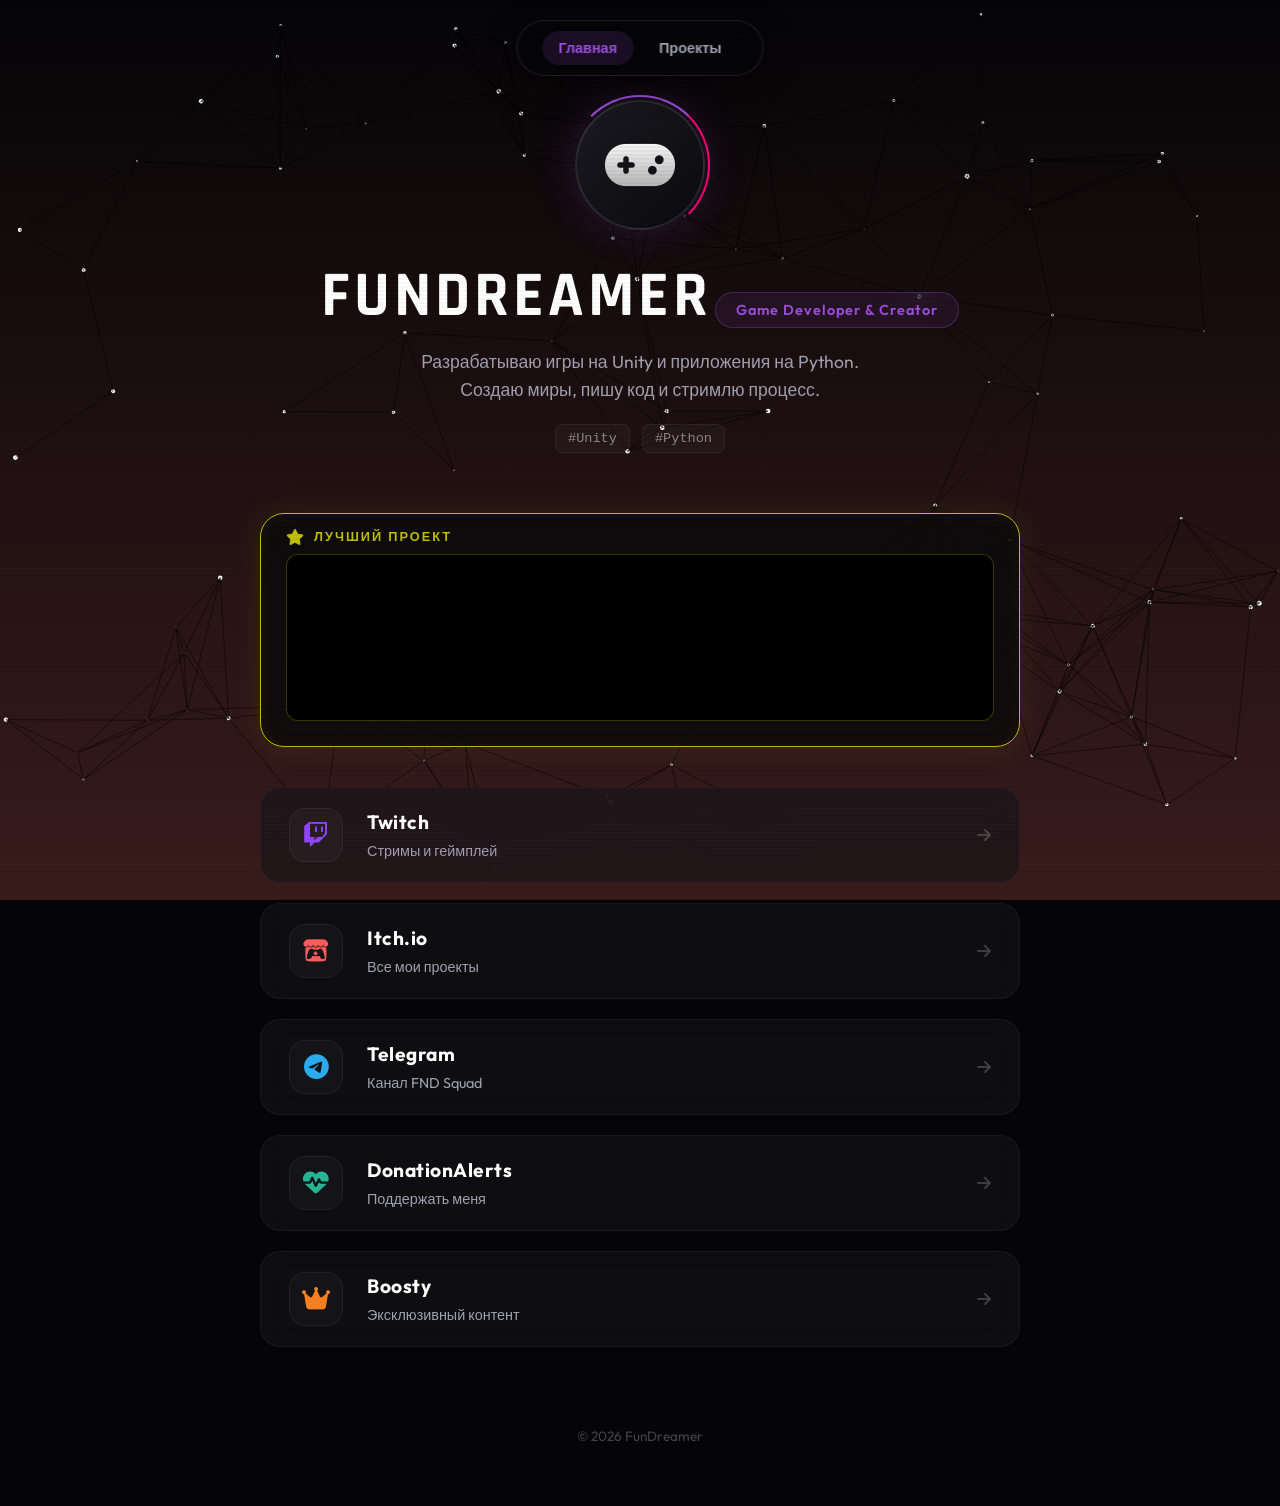
==== commit e6e33d04: "Update index.html" ====
--- a/index.html
+++ b/index.html
@@ -369,15 +369,14 @@
                 
                 <div class="tech-stack">
                     <span class="tech-tag">#Unity</span>
-                    <span class="tech-tag">#Python3.13+</span>
-                    <span class="tech-tag">#PyQt6</span>
+                    <span class="tech-tag">#Python</span>
                 </div>
             </div>
 
             <!-- СЕКЦИЯ: ПРЕЗЕНТАЦИЯ ИГРЫ THE LIMINAL -->
             <div class="featured-game">
                 <div class="featured-label">
-                    <i class="fa-solid fa-star"></i> Featured Project
+                    <i class="fa-solid fa-star"></i> Лучший проект
                 </div>
                 <div class="game-widget-container">
                     <iframe frameborder="0" src="https://itch.io/embed/4657223?border_width=0&bg_color=000000&fg_color=eeeeee&link_color=bfbe00&border_color=000000" width="550" height="165">
@@ -414,7 +413,7 @@
                     <div class="icon-box"><i class="fa-brands fa-telegram"></i></div>
                     <div class="card-content">
                         <span class="card-title">Telegram</span>
-                        <span class="card-subtitle">Канал FND_Squad</span>
+                        <span class="card-subtitle">Канал FND Squad</span>
                     </div>
                     <i class="fa-solid fa-arrow-right arrow-icon"></i>
                 </a>
@@ -423,7 +422,7 @@
                     <div class="icon-box"><i class="fa-solid fa-heart-pulse"></i></div>
                     <div class="card-content">
                         <span class="card-title">DonationAlerts</span>
-                        <span class="card-subtitle">Поддержать разработку</span>
+                        <span class="card-subtitle">Поддержать меня</span>
                     </div>
                     <i class="fa-solid fa-arrow-right arrow-icon"></i>
                 </a>
@@ -440,7 +439,7 @@
             </div>
 
             <footer>
-                <p>&copy; 2026 FunDreamer. <a href="#">Code & Dreams.</a></p>
+                <p>&copy; 2026 FunDreamer
             </footer>
 
         </div>
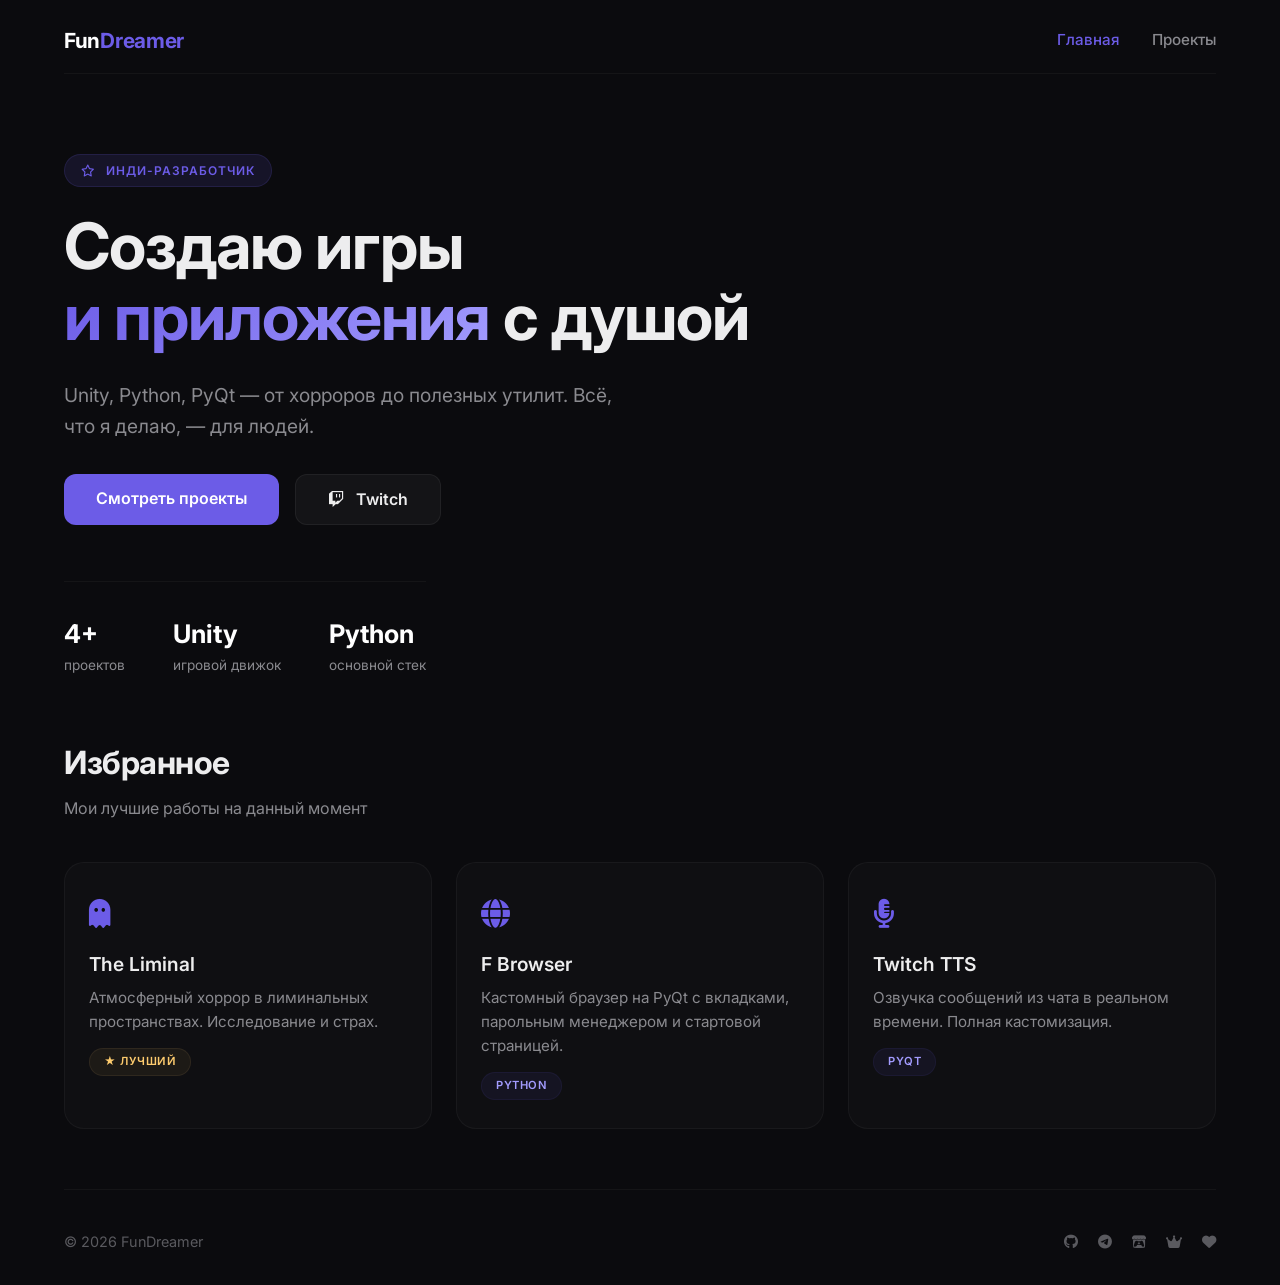
==== commit 079a30e0: "Update index.html 5" ====
--- a/index.html
+++ b/index.html
@@ -1,595 +1,411 @@
 <!DOCTYPE html>
 <html lang="ru">
 <head>
-    <meta charset="UTF-8">
-    <meta name="viewport" content="width=device-width, initial-scale=1.0">
-    
-    <title>FunDreamer | Game Dev & Python Creator</title>
-    <meta name="description" content="Разработчик игр на Unity и приложений на Python. Стримы, инди-проекты и эксклюзивный контент.">
-    
-    <!-- FAVICON -->
-    <link rel="icon" type="image/png" href="favicon.png">
-    
-    <!-- Шрифты и иконки -->
-    <link rel="preconnect" href="https://fonts.googleapis.com">
-    <link rel="preconnect" href="https://fonts.gstatic.com" crossorigin>
-    <link href="https://fonts.googleapis.com/css2?family=Outfit:wght@300;500;700&family=Rajdhani:wght@500;700&display=swap" rel="stylesheet">
-    <link rel="stylesheet" href="https://cdnjs.cloudflare.com/ajax/libs/font-awesome/6.4.0/css/all.min.css">
+    <meta charset="UTF-8" />
+    <meta name="viewport" content="width=device-width, initial-scale=1.0"/>
+    <title>FunDreamer — разработчик игр и приложений</title>
+    <link rel="icon" type="image/png" href="favicon.png" />
+
+    <link rel="preconnect" href="https://fonts.googleapis.com" />
+    <link rel="preconnect" href="https://fonts.gstatic.com" crossorigin />
+    <link href="https://fonts.googleapis.com/css2?family=Inter:opsz,wght@14..32,400;14..32,500;14..32,600;14..32,700&display=swap" rel="stylesheet" />
+    <link rel="stylesheet" href="https://cdnjs.cloudflare.com/ajax/libs/font-awesome/6.5.0/css/all.min.css" />
 
     <style>
-        :root {
-            --primary: #9d4edd;
-            --secondary: #ff006e;
-            --accent: #00f3ff;
-            --game-gold: #bfbe00;
-            --bg-dark: #050507;
-            --card-bg: rgba(20, 20, 25, 0.6);
-            --text-main: #ffffff;
-            --text-muted: #a0a0b0;
-            --live-red: #e91916;
-        }
-
-        * { margin: 0; padding: 0; box-sizing: border-box; }
+        * {
+            margin: 0;
+            padding: 0;
+            box-sizing: border-box;
+        }
 
         body {
-            font-family: 'Outfit', sans-serif;
-            background-color: var(--bg-dark);
-            color: var(--text-main);
-            min-height: 100vh;
-            overflow-x: hidden;
-            position: relative;
-        }
-
-        /* --- НАВИГАЦИЯ --- */
+            font-family: 'Inter', sans-serif;
+            background: #0b0b0e;
+            color: #ededee;
+            line-height: 1.6;
+            -webkit-font-smoothing: antialiased;
+        }
+
+        a {
+            text-decoration: none;
+            color: inherit;
+        }
+
+        .container {
+            max-width: 1200px;
+            margin: 0 auto;
+            padding: 0 24px;
+        }
+
+        /* ===== НАВИГАЦИЯ ===== */
         nav {
-            position: fixed; top: 20px; left: 50%; transform: translateX(-50%);
-            z-index: 1000; display: flex; gap: 10px;
-            background: rgba(5, 5, 7, 0.85); padding: 10px 25px;
-            border-radius: 50px; backdrop-filter: blur(15px);
-            border: 1px solid rgba(255,255,255,0.1);
-            box-shadow: 0 10px 30px rgba(0,0,0,0.5);
-        }
-        nav a {
-            color: var(--text-muted); text-decoration: none; font-weight: 600;
-            font-size: 0.9rem; padding: 8px 16px; border-radius: 30px; transition: 0.3s;
-        }
-        nav a:hover, nav a.active { color: #fff; background: rgba(255,255,255,0.1); }
-        nav a.active { color: var(--primary); background: rgba(157, 78, 221, 0.15); }
-
-        /* --- CRT SCANLINE EFFECT --- */
-        .scanlines {
-            position: fixed; top: 0; left: 0; width: 100%; height: 100%;
-            background: linear-gradient(to bottom, rgba(255,255,255,0), rgba(255,255,255,0) 50%, rgba(0,0,0,0.1) 50%, rgba(0,0,0,0.1));
-            background-size: 100% 4px;
-            z-index: 999; pointer-events: none; opacity: 0.3;
-        }
-
-        /* --- DYNAMIC BACKGROUND CONTAINER --- */
-        #dynamic-bg {
-            position: fixed; top: 0; left: 0; width: 100%; height: 100%;
-            z-index: -1; transition: opacity 1s ease-in-out;
-        }
-
-        .bg-gradient { width: 100%; height: 100%; }
-        .bg-grid {
-            background-image: 
-                linear-gradient(rgba(157, 78, 221, 0.1) 1px, transparent 1px),
-                linear-gradient(90deg, rgba(157, 78, 221, 0.1) 1px, transparent 1px);
-            background-size: 40px 40px;
-        }
-        .bg-dots {
-            background-image: radial-gradient(rgba(157, 78, 221, 0.2) 1px, transparent 1px);
-            background-size: 20px 20px;
-        }
-        .bg-lines {
-            background: repeating-linear-gradient(
-                45deg,
-                rgba(157, 78, 221, 0.05),
-                rgba(157, 78, 221, 0.05) 1px,
-                transparent 1px,
-                transparent 20px
-            );
-        }
-        .bg-noise {
-            background-color: #050507;
-            background-image: url("data:image/svg+xml,%3Csvg viewBox='0 0 200 200' xmlns='http://www.w3.org/2000/svg'%3E%3Cfilter id='noiseFilter'%3E%3CfeTurbulence type='fractalNoise' baseFrequency='0.65' numOctaves='3' stitchTiles='stitch'/%3E%3C/filter%3E%3Crect width='100%25' height='100%25' filter='url(%23noiseFilter)' opacity='0.05'/%3E%3C/svg%3E");
-        }
-
-        #particle-canvas {
-            position: fixed; top: 0; left: 0; width: 100%; height: 100%;
-            z-index: -1; pointer-events: none;
-        }
-
-        /* --- LAYOUT --- */
-        .main-wrapper {
-            display: flex; justify-content: center; align-items: flex-start;
-            padding: 100px 20px 60px; max-width: 800px; margin: 0 auto;
-            min-height: 100vh; position: relative; z-index: 1;
-        }
-
-        .content-area {
-            width: 100%; text-align: center;
-            display: flex; flex-direction: column; align-items: center;
-        }
-
-        /* --- GLITCH TITLE --- */
-        .glitch-wrapper { position: relative; display: inline-block; margin-bottom: 10px; cursor: default; }
-        
-        .glitch-text {
-            font-family: 'Rajdhani', sans-serif; font-size: 4rem; font-weight: 700;
-            letter-spacing: 4px; text-transform: uppercase; position: relative;
-            color: var(--text-main);
-        }
-
-        .glitch-text::before, .glitch-text::after {
-            content: attr(data-text); position: absolute; top: 0; left: 0;
-            width: 100%; height: 100%; opacity: 0; pointer-events: none;
-        }
-
-        .glitch-wrapper:hover .glitch-text { animation: glitch-skew 0.3s infinite; color: var(--primary); }
-        .glitch-wrapper:hover .glitch-text::before {
-            opacity: 0.8; color: var(--secondary); z-index: -1;
-            animation: glitch-anim-1 0.4s infinite linear alternate-reverse;
-        }
-        .glitch-wrapper:hover .glitch-text::after {
-            opacity: 0.8; color: var(--accent); z-index: -2;
-            animation: glitch-anim-2 0.4s infinite linear alternate-reverse;
-        }
-
-        @keyframes glitch-skew {
-            0% { transform: skew(0deg); } 20% { transform: skew(-2deg); }
-            40% { transform: skew(2deg); } 60% { transform: skew(-1deg); }
-            80% { transform: skew(1deg); } 100% { transform: skew(0deg); }
-        }
-        @keyframes glitch-anim-1 {
-            0% { clip-path: inset(20% 0 80% 0); transform: translate(-2px, 0); }
-            20% { clip-path: inset(60% 0 10% 0); transform: translate(2px, 0); }
-            40% { clip-path: inset(40% 0 50% 0); transform: translate(-2px, 0); }
-            60% { clip-path: inset(80% 0 5% 0); transform: translate(2px, 0); }
-            80% { clip-path: inset(10% 0 70% 0); transform: translate(-2px, 0); }
-            100% { clip-path: inset(30% 0 50% 0); transform: translate(2px, 0); }
-        }
-        @keyframes glitch-anim-2 {
-            0% { clip-path: inset(10% 0 60% 0); transform: translate(2px, 0); }
-            20% { clip-path: inset(30% 0 20% 0); transform: translate(-2px, 0); }
-            40% { clip-path: inset(70% 0 10% 0); transform: translate(2px, 0); }
-            60% { clip-path: inset(20% 0 50% 0); transform: translate(-2px, 0); }
-            80% { clip-path: inset(50% 0 30% 0); transform: translate(2px, 0); }
-            100% { clip-path: inset(5% 0 80% 0); transform: translate(-2px, 0); }
-        }
-
-        /* --- PROFILE --- */
-        .profile-section { margin-bottom: 40px; animation: fadeInDown 0.8s ease-out; }
-        .avatar-wrapper { position: relative; width: 130px; height: 130px; margin: 0 auto 25px; }
-        .avatar {
-            width: 100%; height: 100%; border-radius: 50%;
-            background: linear-gradient(135deg, #1a1a20, #0a0a0f);
-            display: flex; align-items: center; justify-content: center;
-            font-size: 3.5rem; border: 2px solid rgba(255, 255, 255, 0.1);
-            box-shadow: 0 0 40px rgba(157, 78, 221, 0.2);
-            position: relative; z-index: 2; overflow: hidden;
-        }
-        .avatar i {
-            background: linear-gradient(to bottom, #fff, #aaa);
-            -webkit-background-clip: text; -webkit-text-fill-color: transparent;
-        }
-        .avatar-ring {
-            position: absolute; top: -5px; left: -5px; right: -5px; bottom: -5px;
-            border-radius: 50%; border: 2px solid transparent;
-            border-top-color: var(--primary); border-right-color: var(--secondary);
-            animation: spin 4s linear infinite;
-        }
-
-        .role-badge {
-            display: inline-block; padding: 8px 20px;
-            background: rgba(157, 78, 221, 0.1); border: 1px solid rgba(157, 78, 221, 0.3);
-            border-radius: 30px; color: var(--primary); font-size: 0.9rem; font-weight: 600;
-            margin-bottom: 20px; backdrop-filter: blur(10px); letter-spacing: 1px;
-        }
-        .bio { color: var(--text-muted); font-size: 1.1rem; line-height: 1.6; max-width: 450px; margin: 0 auto; }
-        .tech-stack { margin-top: 20px; display: flex; justify-content: center; gap: 12px; flex-wrap: wrap; }
-        .tech-tag { 
-            font-size: 0.85rem; color: #888; font-family: monospace; 
-            background: rgba(255,255,255,0.03); border: 1px solid rgba(255,255,255,0.05);
-            padding: 6px 12px; border-radius: 8px; transition: 0.3s;
-        }
-        .tech-tag:hover { color: var(--accent); border-color: var(--accent); box-shadow: 0 0 10px rgba(0, 243, 255, 0.2); }
-
-        /* --- FEATURED GAME SECTION --- */
-        .featured-game {
-            width: 100%; margin: 20px 0 40px; padding: 25px;
-            background: rgba(10, 10, 12, 0.8);
-            border: 1px solid var(--game-gold);
-            border-radius: 24px; position: relative; overflow: hidden;
-            animation: fadeInUp 0.8s ease-out 0.3s backwards;
-            box-shadow: 0 0 30px rgba(191, 190, 0, 0.1), inset 0 0 20px rgba(191, 190, 0, 0.05);
-        }
-
-        .featured-label {
-            position: absolute; top: 15px; left: 25px;
-            font-family: 'Rajdhani', sans-serif; font-size: 0.8rem; font-weight: 700;
-            color: var(--game-gold); text-transform: uppercase; letter-spacing: 2px;
-            display: flex; align-items: center; gap: 8px;
-        }
-        .featured-label i { font-size: 1rem; }
-
-        .game-widget-container {
-            margin-top: 15px; border-radius: 12px; overflow: hidden;
-            background: #000; border: 1px solid rgba(191, 190, 0, 0.3);
-            transition: all 0.3s ease;
-        }
-        .game-widget-container:hover {
-            border-color: var(--game-gold);
-            box-shadow: 0 0 25px rgba(191, 190, 0, 0.2);
-            transform: scale(1.01);
-        }
-
-        .game-widget-container iframe {
-            width: 100% !important; max-width: 550px; height: 165px !important;
-            display: block; margin: 0 auto; border: none !important;
-        }
-
-        /* --- SOCIAL LINKS --- */
-        .links-container { display: flex; flex-direction: column; gap: 20px; width: 100%; perspective: 1000px; }
-        
-        .link-card {
-            position: relative; display: flex; align-items: center;
-            padding: 20px 28px; background: var(--card-bg);
-            border: 1px solid rgba(255, 255, 255, 0.05); border-radius: 20px;
-            text-decoration: none; color: white;
-            transition: transform 0.1s ease, box-shadow 0.3s ease, border-color 0.3s;
-            backdrop-filter: blur(15px); overflow: hidden;
-            transform-style: preserve-3d;
-            animation: fadeInUp 0.6s ease-out backwards;
-        }
-
-        .link-card::after {
-            content: ''; position: absolute; top: 0; left: 0; right: 0; bottom: 0;
-            background: radial-gradient(circle at var(--mouse-x, 50%) var(--mouse-y, 50%), rgba(255,255,255,0.1) 0%, transparent 60%);
-            opacity: 0; transition: opacity 0.3s; pointer-events: none; z-index: 2;
-        }
-        .link-card:hover::after { opacity: 1; }
-
-        .link-card:nth-child(1) { animation-delay: 0.4s; }
-        .link-card:nth-child(2) { animation-delay: 0.5s; }
-        .link-card:nth-child(3) { animation-delay: 0.6s; }
-        .link-card:nth-child(4) { animation-delay: 0.7s; }
-        .link-card:nth-child(5) { animation-delay: 0.8s; }
-
-        .link-card::before {
-            content: ''; position: absolute; top: 0; left: 0; width: 4px; height: 100%;
-            background: var(--hover-color); opacity: 0; transition: opacity 0.3s;
-        }
-
-        .link-card:hover {
-            border-color: rgba(255, 255, 255, 0.2);
-            box-shadow: 0 15px 35px -10px rgba(0,0,0,0.6);
-        }
-        .link-card:hover::before { opacity: 1; }
-
-        .icon-box {
-            width: 54px; height: 54px; border-radius: 16px;
-            display: flex; align-items: center; justify-content: center;
-            font-size: 1.6rem; margin-right: 24px;
-            background: rgba(255, 255, 255, 0.03); color: var(--hover-color);
-            transition: all 0.3s cubic-bezier(0.175, 0.885, 0.32, 1.275);
-            border: 1px solid rgba(255,255,255,0.05);
-        }
-
-        .link-card:hover .icon-box { 
-            background: var(--hover-color); color: #fff; 
-            transform: scale(1.1) rotate(5deg); 
-            box-shadow: 0 0 20px var(--hover-color);
-            border-color: transparent;
-        }
-
-        .card-content { flex: 1; text-align: left; z-index: 3; }
-        .card-title { font-weight: 700; font-size: 1.2rem; margin-bottom: 6px; display: block; letter-spacing: 0.5px; }
-        .card-subtitle { font-size: 0.9rem; color: var(--text-muted); transition: color 0.3s; }
-
-        .arrow-icon { opacity: 0.2; transition: all 0.3s; z-index: 3; }
-        .link-card:hover .arrow-icon { opacity: 1; transform: translateX(8px); color: var(--hover-color); }
-
-        .twitch { --hover-color: #9146FF; }
-        .itchio { --hover-color: #FA5C5C; }
-        .telegram { --hover-color: #2AABEE; }
-        .donationalerts { --hover-color: #28b392; }
-        .boosty { --hover-color: #F47F20; }
-
-        /* LIVE STATUS */
-        .twitch.is-live { border-color: rgba(233, 25, 22, 0.5); background: rgba(233, 25, 22, 0.08); }
-        .twitch.is-live .icon-box { background: var(--live-red); color: white; box-shadow: 0 0 20px rgba(233, 25, 22, 0.6); }
-        .live-indicator {
-            display: none; align-items: center; gap: 8px; font-size: 0.75rem;
-            font-weight: 800; color: var(--live-red); text-transform: uppercase;
-            letter-spacing: 1.5px; margin-bottom: 6px;
-        }
-        .live-dot {
-            width: 8px; height: 8px; background-color: var(--live-red);
-            border-radius: 50%; animation: pulse-live 1.5s infinite;
-        }
-        @keyframes pulse-live {
-            0% { transform: scale(0.95); box-shadow: 0 0 0 0 rgba(233, 25, 22, 0.7); }
-            70% { transform: scale(1); box-shadow: 0 0 0 6px rgba(233, 25, 22, 0); }
-            100% { transform: scale(0.95); box-shadow: 0 0 0 0 rgba(233, 25, 22, 0); }
-        }
-        .twitch.is-live .live-indicator { display: flex; }
-        .twitch.is-live .card-subtitle { color: #fff; }
-
-        footer { margin-top: 80px; font-size: 0.85rem; color: #444; }
-        footer a { color: var(--primary); text-decoration: none; transition: 0.3s; }
-        footer a:hover { color: var(--accent); text-shadow: 0 0 10px var(--accent); }
-
-        @keyframes spin { 0% { transform: rotate(0deg); } 100% { transform: rotate(360deg); } }
-        @keyframes fadeInDown { from { opacity: 0; transform: translateY(-30px); } to { opacity: 1; transform: translateY(0); } }
-        @keyframes fadeInUp { from { opacity: 0; transform: translateY(30px); } to { opacity: 1; transform: translateY(0); } }
+            padding: 24px 0 16px;
+            display: flex;
+            align-items: center;
+            justify-content: space-between;
+            border-bottom: 1px solid rgba(255,255,255,0.04);
+        }
+
+        .logo {
+            font-weight: 700;
+            font-size: 1.3rem;
+            letter-spacing: -0.3px;
+            color: #fff;
+        }
+
+        .logo span {
+            color: #6c5ce7;
+        }
+
+        .nav-links {
+            display: flex;
+            gap: 32px;
+            font-weight: 500;
+            font-size: 0.95rem;
+            color: #8a8a8f;
+        }
+
+        .nav-links a {
+            transition: color 0.2s;
+        }
+
+        .nav-links a:hover,
+        .nav-links a.active {
+            color: #fff;
+        }
+
+        .nav-links a.active {
+            color: #6c5ce7;
+        }
+
+        /* ===== ГЕРОЙ ===== */
+        .hero {
+            padding: 80px 0 60px;
+            display: flex;
+            flex-direction: column;
+            align-items: flex-start;
+            gap: 24px;
+        }
+
+        .hero-badge {
+            font-size: 0.75rem;
+            font-weight: 600;
+            text-transform: uppercase;
+            letter-spacing: 1px;
+            padding: 6px 16px;
+            border-radius: 100px;
+            background: rgba(108, 92, 231, 0.12);
+            color: #6c5ce7;
+            border: 1px solid rgba(108, 92, 231, 0.15);
+        }
+
+        .hero h1 {
+            font-size: 4rem;
+            font-weight: 700;
+            line-height: 1.1;
+            letter-spacing: -1px;
+            max-width: 720px;
+        }
+
+        .hero h1 span {
+            background: linear-gradient(135deg, #6c5ce7, #a29bfe);
+            -webkit-background-clip: text;
+            -webkit-text-fill-color: transparent;
+        }
+
+        .hero p {
+            font-size: 1.2rem;
+            color: #8a8a8f;
+            max-width: 560px;
+            margin-top: 4px;
+        }
+
+        .hero-actions {
+            display: flex;
+            gap: 16px;
+            margin-top: 8px;
+            flex-wrap: wrap;
+        }
+
+        .btn-primary {
+            background: #6c5ce7;
+            color: #fff;
+            font-weight: 600;
+            padding: 12px 32px;
+            border-radius: 12px;
+            transition: background 0.2s, transform 0.15s;
+            border: none;
+            cursor: pointer;
+            font-size: 1rem;
+        }
+
+        .btn-primary:hover {
+            background: #5a4bd1;
+            transform: translateY(-1px);
+        }
+
+        .btn-secondary {
+            background: rgba(255,255,255,0.04);
+            color: #ededee;
+            font-weight: 600;
+            padding: 12px 32px;
+            border-radius: 12px;
+            border: 1px solid rgba(255,255,255,0.06);
+            transition: background 0.2s;
+        }
+
+        .btn-secondary:hover {
+            background: rgba(255,255,255,0.08);
+        }
+
+        .hero-stats {
+            display: flex;
+            gap: 48px;
+            margin-top: 32px;
+            padding-top: 32px;
+            border-top: 1px solid rgba(255,255,255,0.04);
+        }
+
+        .hero-stats div {
+            display: flex;
+            flex-direction: column;
+        }
+
+        .hero-stats .number {
+            font-size: 1.6rem;
+            font-weight: 700;
+            color: #fff;
+        }
+
+        .hero-stats .label {
+            font-size: 0.85rem;
+            color: #8a8a8f;
+        }
+
+        /* ===== СЕКЦИЯ ПРОЕКТОВ (НА ГЛАВНОЙ) ===== */
+        .section-title {
+            font-size: 2rem;
+            font-weight: 700;
+            letter-spacing: -0.5px;
+            margin-bottom: 8px;
+        }
+
+        .section-sub {
+            color: #8a8a8f;
+            margin-bottom: 40px;
+        }
+
+        .project-grid {
+            display: grid;
+            grid-template-columns: repeat(auto-fill, minmax(280px, 1fr));
+            gap: 24px;
+            margin-bottom: 60px;
+        }
+
+        .project-card {
+            background: rgba(255,255,255,0.02);
+            border: 1px solid rgba(255,255,255,0.04);
+            border-radius: 20px;
+            padding: 28px 24px;
+            transition: background 0.25s, border-color 0.25s, transform 0.2s;
+            cursor: default;
+        }
+
+        .project-card:hover {
+            background: rgba(255,255,255,0.04);
+            border-color: rgba(255,255,255,0.08);
+            transform: translateY(-4px);
+        }
+
+        .project-card .icon {
+            font-size: 1.8rem;
+            margin-bottom: 12px;
+            color: #6c5ce7;
+        }
+
+        .project-card h3 {
+            font-size: 1.2rem;
+            font-weight: 600;
+            margin-bottom: 6px;
+        }
+
+        .project-card p {
+            color: #8a8a8f;
+            font-size: 0.95rem;
+        }
+
+        .project-card .tag {
+            display: inline-block;
+            margin-top: 14px;
+            font-size: 0.7rem;
+            font-weight: 600;
+            text-transform: uppercase;
+            letter-spacing: 0.5px;
+            padding: 4px 14px;
+            border-radius: 100px;
+            background: rgba(108, 92, 231, 0.08);
+            color: #a29bfe;
+            border: 1px solid rgba(108, 92, 231, 0.08);
+        }
+
+        .project-card .tag.gold {
+            color: #fdcb6e;
+            background: rgba(253, 203, 110, 0.06);
+            border-color: rgba(253, 203, 110, 0.08);
+        }
+
+        /* ===== ФУТЕР ===== */
+        footer {
+            padding: 40px 0 32px;
+            border-top: 1px solid rgba(255,255,255,0.04);
+            display: flex;
+            justify-content: space-between;
+            flex-wrap: wrap;
+            gap: 16px;
+            color: #5a5a5f;
+            font-size: 0.9rem;
+        }
+
+        footer .socials {
+            display: flex;
+            gap: 20px;
+        }
+
+        footer .socials a {
+            color: #5a5a5f;
+            transition: color 0.2s;
+        }
+
+        footer .socials a:hover {
+            color: #ededee;
+        }
+
+        /* ===== АДАПТИВ ===== */
+        @media (max-width: 768px) {
+            .hero h1 {
+                font-size: 2.6rem;
+            }
+            .nav-links {
+                gap: 20px;
+                font-size: 0.85rem;
+            }
+            .hero-stats {
+                gap: 24px;
+                flex-wrap: wrap;
+            }
+            .project-grid {
+                grid-template-columns: 1fr;
+            }
+        }
 
         @media (max-width: 480px) {
-            .glitch-text { font-size: 2.8rem; }
-            .content-area { padding: 0 10px; }
-            .link-card { padding: 16px 20px; }
-            .icon-box { width: 46px; height: 46px; font-size: 1.3rem; margin-right: 16px; }
-            .featured-game { padding: 20px 15px; }
-            .game-widget-container iframe { height: 140px !important; }
-            nav { width: 90%; justify-content: center; }
+            .container {
+                padding: 0 16px;
+            }
+            .hero h1 {
+                font-size: 2rem;
+            }
+            .btn-primary,
+            .btn-secondary {
+                width: 100%;
+                text-align: center;
+                justify-content: center;
+            }
+            .hero-actions {
+                flex-direction: column;
+                width: 100%;
+            }
         }
     </style>
 </head>
 <body>
 
-    <!-- Навигация (Telegram убран) -->
-    <nav>
-        <a href="index.html" class="active">Главная</a>
-        <a href="games.html">Проекты</a>
-    </nav>
-
-    <div class="scanlines"></div>
-    <div id="dynamic-bg"></div>
-    <canvas id="particle-canvas"></canvas>
-
-    <div class="main-wrapper">
-        <div class="content-area">
-            
-            <div class="profile-section">
-                <div class="avatar-wrapper">
-                    <div class="avatar-ring"></div>
-                    <div class="avatar"><i class="fa-solid fa-gamepad"></i></div>
+    <div class="container">
+
+        <!-- НАВИГАЦИЯ -->
+        <nav>
+            <div class="logo">Fun<span>Dreamer</span></div>
+            <div class="nav-links">
+                <a href="index.html" class="active">Главная</a>
+                <a href="games.html">Проекты</a>
+            </div>
+        </nav>
+
+        <!-- ГЕРОЙ -->
+        <section class="hero">
+            <div class="hero-badge"><i class="fa-regular fa-star" style="margin-right:6px;"></i> Инди-разработчик</div>
+            <h1>Создаю игры <br><span>и приложения</span> с душой</h1>
+            <p>Unity, Python, PyQt — от хорроров до полезных утилит. Всё, что я делаю, — для людей.</p>
+            <div class="hero-actions">
+                <a href="games.html" class="btn-primary">Смотреть проекты</a>
+                <a href="https://www.twitch.tv/fundreamer365/about" target="_blank" class="btn-secondary">
+                    <i class="fa-brands fa-twitch" style="margin-right:8px;"></i> Twitch
+                </a>
+            </div>
+            <div class="hero-stats">
+                <div>
+                    <span class="number">4+</span>
+                    <span class="label">проектов</span>
                 </div>
-                
-                <div class="glitch-wrapper">
-                    <h1 class="glitch-text" data-text="FunDreamer">FunDreamer</h1>
+                <div>
+                    <span class="number">Unity</span>
+                    <span class="label">игровой движок</span>
                 </div>
-                
-                <div class="role-badge">Game Developer & Creator</div>
-                
-                <p class="bio">
-                    Разрабатываю игры на Unity и приложения на Python.<br>
-                    Создаю миры, пишу код и стримлю процесс.
-                </p>
-                
-                <div class="tech-stack">
-                    <span class="tech-tag">#Unity</span>
-                    <span class="tech-tag">#Python</span>
+                <div>
+                    <span class="number">Python</span>
+                    <span class="label">основной стек</span>
                 </div>
             </div>
-
-            <!-- СЕКЦИЯ: ПРЕЗЕНТАЦИЯ ИГРЫ THE LIMINAL -->
-            <div class="featured-game">
-                <div class="featured-label">
-                    <i class="fa-solid fa-star"></i> Лучший проект
-                </div>
-                <div class="game-widget-container">
-                    <iframe frameborder="0" src="https://itch.io/embed/4657223?border_width=0&bg_color=000000&fg_color=eeeeee&link_color=bfbe00&border_color=000000" width="550" height="165">
-                        <a href="https://fundreamer.itch.io/the-liminal">The Liminal by FunDreamer</a>
-                    </iframe>
-                </div>
-            </div>
-
-            <div class="links-container">
-                
-                <a href="https://www.twitch.tv/fundreamer365/about" target="_blank" class="link-card twitch" id="twitch-card">
-                    <div class="icon-box"><i class="fa-brands fa-twitch"></i></div>
-                    <div class="card-content">
-                        <div class="live-indicator">
-                            <span class="live-dot"></span>
-                            <span>LIVE NOW</span>
-                        </div>
-                        <span class="card-title">Twitch</span>
-                        <span class="card-subtitle" id="twitch-status">Стримы и геймплей</span>
-                    </div>
-                    <i class="fa-solid fa-arrow-right arrow-icon"></i>
-                </a>
-
-                <a href="https://fundreamer.itch.io/" target="_blank" class="link-card itchio">
-                    <div class="icon-box"><i class="fa-brands fa-itch-io"></i></div>
-                    <div class="card-content">
-                        <span class="card-title">Itch.io</span>
-                        <span class="card-subtitle">Все мои проекты</span>
-                    </div>
-                    <i class="fa-solid fa-arrow-right arrow-icon"></i>
-                </a>
-
-                <a href="https://t.me/FND_Squad" target="_blank" class="link-card telegram">
-                    <div class="icon-box"><i class="fa-brands fa-telegram"></i></div>
-                    <div class="card-content">
-                        <span class="card-title">Telegram</span>
-                        <span class="card-subtitle">Канал FND Squad</span>
-                    </div>
-                    <i class="fa-solid fa-arrow-right arrow-icon"></i>
-                </a>
-
-                <a href="https://www.donationalerts.com/r/fundreamer365" target="_blank" class="link-card donationalerts">
-                    <div class="icon-box"><i class="fa-solid fa-heart-pulse"></i></div>
-                    <div class="card-content">
-                        <span class="card-title">DonationAlerts</span>
-                        <span class="card-subtitle">Поддержать меня</span>
-                    </div>
-                    <i class="fa-solid fa-arrow-right arrow-icon"></i>
-                </a>
-
-                <a href="https://boosty.to/fundreamer365" target="_blank" class="link-card boosty">
-                    <div class="icon-box"><i class="fa-solid fa-crown"></i></div>
-                    <div class="card-content">
-                        <span class="card-title">Boosty</span>
-                        <span class="card-subtitle">Эксклюзивный контент</span>
-                    </div>
-                    <i class="fa-solid fa-arrow-right arrow-icon"></i>
-                </a>
-
-            </div>
-
-            <footer>
-                <p>&copy; 2026 FunDreamer
-            </footer>
-
+        </section>
+
+        <!-- ПРОЕКТЫ НА ГЛАВНОЙ (ПРЕВЬЮ) -->
+        <h2 class="section-title">Избранное</h2>
+        <p class="section-sub">Мои лучшие работы на данный момент</p>
+
+        <div class="project-grid">
+            <div class="project-card">
+                <div class="icon"><i class="fa-solid fa-ghost"></i></div>
+                <h3>The Liminal</h3>
+                <p>Атмосферный хоррор в лиминальных пространствах. Исследование и страх.</p>
+                <span class="tag gold">★ Лучший</span>
+            </div>
+            <div class="project-card">
+                <div class="icon"><i class="fa-solid fa-globe"></i></div>
+                <h3>F Browser</h3>
+                <p>Кастомный браузер на PyQt с вкладками, парольным менеджером и стартовой страницей.</p>
+                <span class="tag">Python</span>
+            </div>
+            <div class="project-card">
+                <div class="icon"><i class="fa-solid fa-microphone-lines"></i></div>
+                <h3>Twitch TTS</h3>
+                <p>Озвучка сообщений из чата в реальном времени. Полная кастомизация.</p>
+                <span class="tag">PyQt</span>
+            </div>
         </div>
+
+        <!-- ФУТЕР с GitHub -->
+        <footer>
+            <span>&copy; 2026 FunDreamer</span>
+            <div class="socials">
+                <a href="https://github.com/fundreamer365" target="_blank" title="GitHub">
+                    <i class="fa-brands fa-github"></i>
+                </a>
+                <a href="https://t.me/FND_Squad" target="_blank" title="Telegram">
+                    <i class="fa-brands fa-telegram"></i>
+                </a>
+                <a href="https://fundreamer.itch.io/" target="_blank" title="Itch.io">
+                    <i class="fa-brands fa-itch-io"></i>
+                </a>
+                <a href="https://boosty.to/fundreamer365" target="_blank" title="Boosty">
+                    <i class="fa-solid fa-crown"></i>
+                </a>
+                <a href="https://www.donationalerts.com/r/fundreamer365" target="_blank" title="DonationAlerts">
+                    <i class="fa-solid fa-heart"></i>
+                </a>
+            </div>
+        </footer>
+
     </div>
 
-    <script>
-        // --- 1. RANDOM BACKGROUND SYSTEM ---
-        const bgContainer = document.getElementById('dynamic-bg');
-        const backgrounds = [
-            { type: 'gradient', css: 'radial-gradient(circle at 50% 50%, #1a0b2e 0%, #050507 100%)' },
-            { type: 'gradient', css: 'linear-gradient(to bottom, #020c1b, #0a192f)' },
-            { type: 'gradient', css: 'linear-gradient(135deg, #2b1055, #7597de)' },
-            { type: 'gradient', css: 'radial-gradient(circle, #0d2818 0%, #000000 100%)' },
-            { type: 'gradient', css: 'linear-gradient(to top, #3a1c1c, #050507)' },
-            { type: 'gradient', css: 'linear-gradient(to right, #232526, #414345)' },
-            { type: 'gradient', css: 'radial-gradient(ellipse at bottom, #1b2735 0%, #090a0f 100%)' },
-            { type: 'gradient', css: 'conic-gradient(from 90deg at 50% 50%, #050507 0%, #240b36 50%, #050507 100%)' },
-            { type: 'grid', css: 'linear-gradient(to bottom, #0a0a12 0%, #000000 100%)' },
-            { type: 'dots', css: 'linear-gradient(to bottom, #050507 0%, #0a0a12 100%)' },
-            { type: 'lines', css: 'linear-gradient(to bottom, #050507 0%, #000000 100%)' },
-            { type: 'noise', css: '#050507' },
-            { type: 'gradient', css: 'linear-gradient(to bottom, #2b1507, #050507)' },
-            { type: 'gradient', css: 'linear-gradient(to top, #0f2027, #203a43, #2c5364)' },
-            { type: 'gradient', css: 'radial-gradient(circle at 80% 20%, #1a0b2e 0%, #000000 60%)' }
-        ];
-
-        function applyRandomBackground() {
-            const randomBg = backgrounds[Math.floor(Math.random() * backgrounds.length)];
-            bgContainer.innerHTML = '';
-            const div = document.createElement('div');
-            div.className = 'bg-gradient';
-            div.style.background = randomBg.css;
-            bgContainer.appendChild(div);
-
-            if (['grid', 'dots', 'lines', 'noise'].includes(randomBg.type)) {
-                const overlay = document.createElement('div');
-                overlay.className = `bg-${randomBg.type}`;
-                Object.assign(overlay.style, { position: 'absolute', top: '0', left: '0', width: '100%', height: '100%' });
-                bgContainer.appendChild(overlay);
-            }
-        }
-        applyRandomBackground();
-
-        // --- 2. PARTICLE SYSTEM ---
-        const canvas = document.getElementById('particle-canvas');
-        const ctx = canvas.getContext('2d');
-        let particlesArray;
-        canvas.width = window.innerWidth;
-        canvas.height = window.innerHeight;
-        let mouse = { x: null, y: null, radius: 150 };
-
-        window.addEventListener('mousemove', e => { mouse.x = e.x; mouse.y = e.y; });
-
-        class Particle {
-            constructor(x, y, dx, dy, size, color) {
-                this.x = x; this.y = y; this.dx = dx; this.dy = dy; this.size = size; this.color = color;
-            }
-            draw() { ctx.beginPath(); ctx.arc(this.x, this.y, this.size, 0, Math.PI * 2); ctx.fillStyle = this.color; ctx.fill(); }
-            update() {
-                if (this.x > canvas.width || this.x < 0) this.dx = -this.dx;
-                if (this.y > canvas.height || this.y < 0) this.dy = -this.dy;
-                let dist = Math.sqrt((mouse.x - this.x)**2 + (mouse.y - this.y)**2);
-                if (dist < mouse.radius + this.size) {
-                    if (mouse.x < this.x && this.x < canvas.width - 10) this.x += 2;
-                    if (mouse.x > this.x && this.x > 10) this.x -= 2;
-                    if (mouse.y < this.y && this.y < canvas.height - 10) this.y += 2;
-                    if (mouse.y > this.y && this.y > 10) this.y -= 2;
-                }
-                this.x += this.dx; this.y += this.dy; this.draw();
-            }
-        }
-
-        function initParticles() {
-            particlesArray = [];
-            const colors = ['#9d4edd', '#00f3ff', '#ff006e', '#ffffff'];
-            const baseColor = colors[Math.floor(Math.random() * colors.length)];
-            for (let i = 0; i < (canvas.height * canvas.width) / 12000; i++) {
-                particlesArray.push(new Particle(
-                    Math.random() * canvas.width, Math.random() * canvas.height,
-                    (Math.random() - 0.5), (Math.random() - 0.5),
-                    Math.random() * 2 + 0.5, baseColor
-                ));
-            }
-        }
-
-        function animateParticles() {
-            requestAnimationFrame(animateParticles);
-            ctx.clearRect(0, 0, canvas.width, canvas.height);
-            particlesArray.forEach(p => p.update());
-            
-            for (let a = 0; a < particlesArray.length; a++) {
-                for (let b = a; b < particlesArray.length; b++) {
-                    let dist = ((particlesArray[a].x - particlesArray[b].x)**2) + ((particlesArray[a].y - particlesArray[b].y)**2);
-                    if (dist < (canvas.width/7) * (canvas.height/7)) {
-                        ctx.strokeStyle = `rgba(157, 78, 221, ${1 - dist/15000} * 0.15)`;
-                        ctx.lineWidth = 0.5;
-                        ctx.beginPath();
-                        ctx.moveTo(particlesArray[a].x, particlesArray[a].y);
-                        ctx.lineTo(particlesArray[b].x, particlesArray[b].y);
-                        ctx.stroke();
-                    }
-                }
-            }
-        }
-
-        window.addEventListener('resize', () => { canvas.width = innerWidth; canvas.height = innerHeight; initParticles(); });
-        initParticles(); animateParticles();
-
-        // --- 3. 3D TILT EFFECT ---
-        document.querySelectorAll('.link-card').forEach(card => {
-            card.addEventListener('mousemove', e => {
-                const rect = card.getBoundingClientRect();
-                const x = e.clientX - rect.left;
-                const y = e.clientY - rect.top;
-                card.style.setProperty('--mouse-x', `${x}px`);
-                card.style.setProperty('--mouse-y', `${y}px`);
-                const rotateX = ((y - rect.height/2) / (rect.height/2)) * -5;
-                const rotateY = ((x - rect.width/2) / (rect.width/2)) * 5;
-                card.style.transform = `perspective(1000px) rotateX(${rotateX}deg) rotateY(${rotateY}deg) scale3d(1.02, 1.02, 1.02)`;
-            });
-            card.addEventListener('mouseleave', () => {
-                card.style.transform = 'perspective(1000px) rotateX(0) rotateY(0) scale3d(1, 1, 1)';
-            });
-        });
-
-        // --- 4. TWITCH STATUS ---
-        async function checkTwitchStatus() {
-            const card = document.getElementById('twitch-card');
-            const statusText = document.getElementById('twitch-status');
-            try {
-                const res = await fetch(`https://api.twitch.tv/helix/streams?user_login=fundreamer365`, {
-                    headers: { 'Client-ID': 'kimne78kx3ncx6brgo4mv6wki5h1ko' }
-                });
-                const data = await res.json();
-                if (data.data?.length > 0) {
-                    card.classList.add('is-live');
-                    statusText.innerHTML = `<span style="color:#fff">${data.data[0].title}</span> • 👁 ${data.data[0].viewer_count}`;
-                    statusText.style.fontSize = '0.8rem'; statusText.style.lineHeight = '1.3';
-                } else {
-                    card.classList.remove('is-live');
-                    statusText.textContent = 'Стримы и геймплей';
-                    statusText.style.fontSize = ''; statusText.style.lineHeight = '';
-                }
-            } catch (e) {
-                card.classList.remove('is-live');
-                statusText.textContent = 'Стримы и геймплей';
-            }
-        }
-        checkTwitchStatus();
-        setInterval(checkTwitchStatus, 60000);
-    </script>
 </body>
 </html>
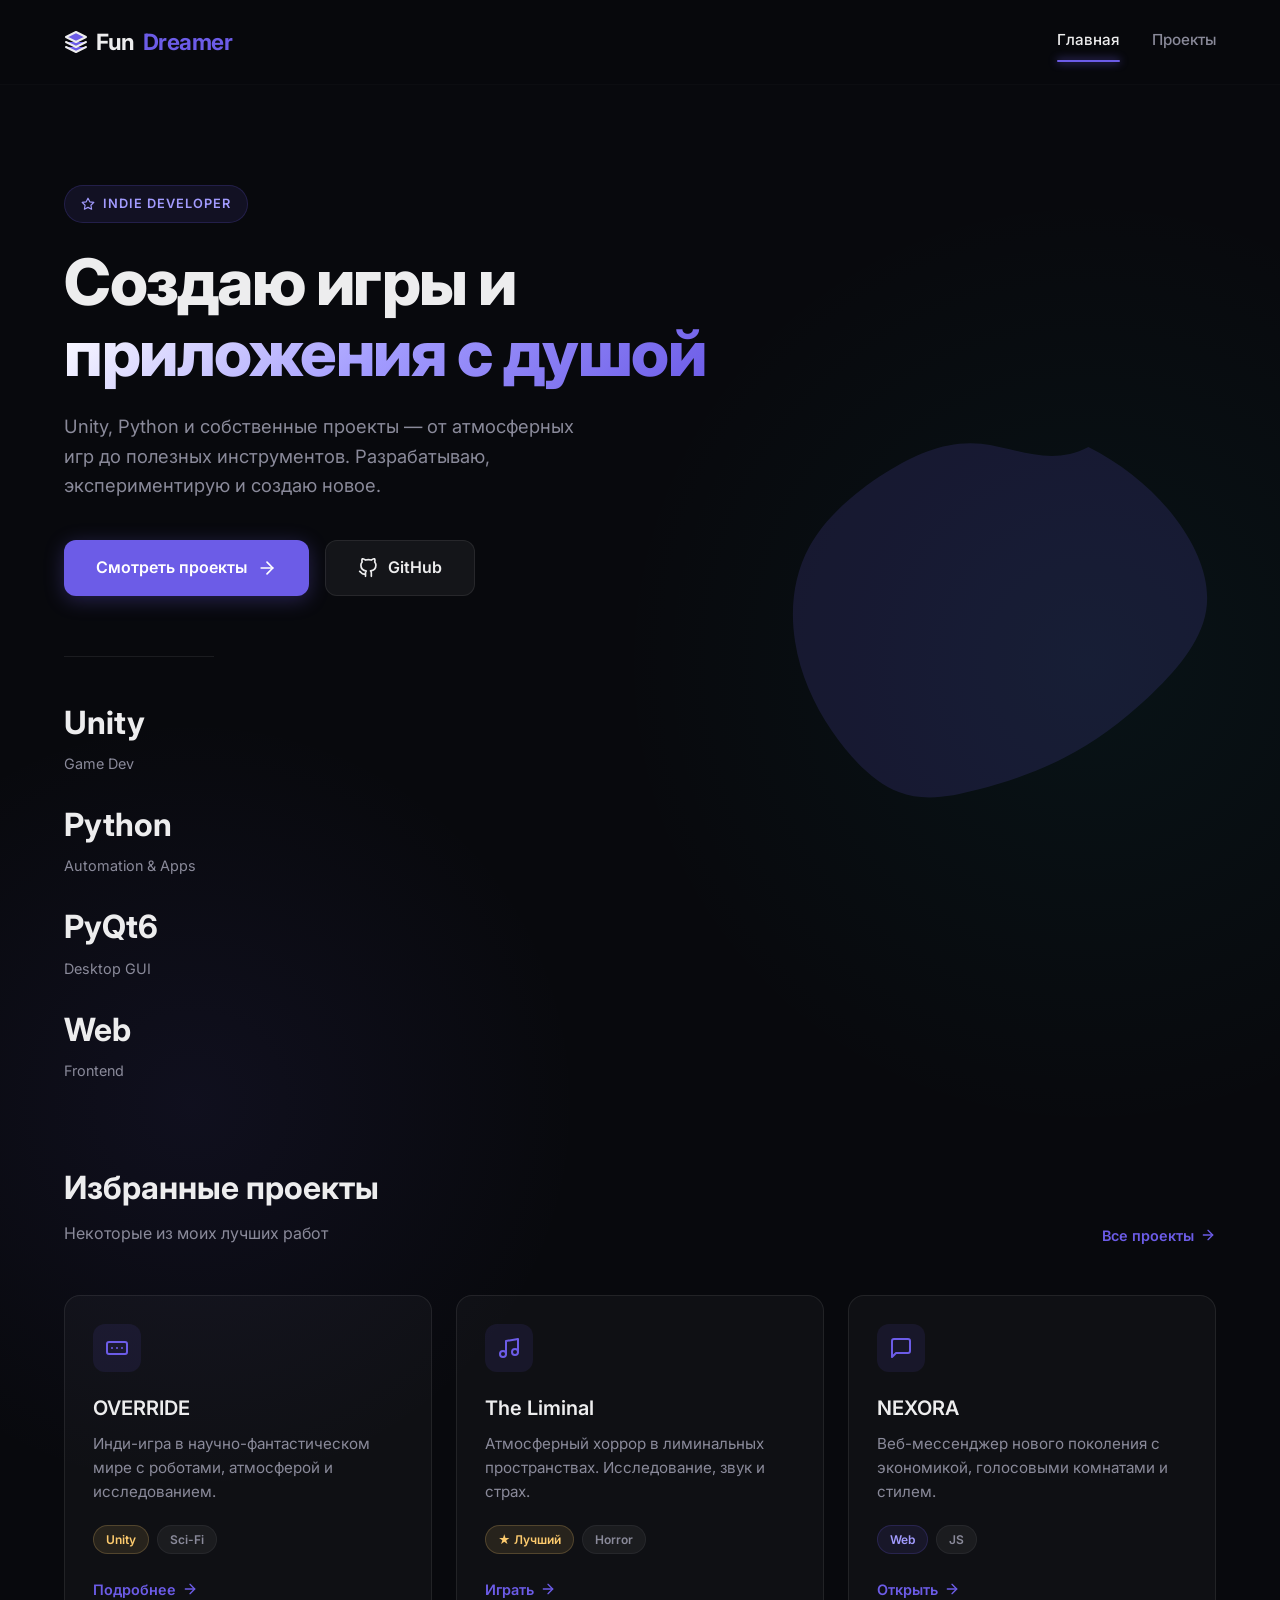
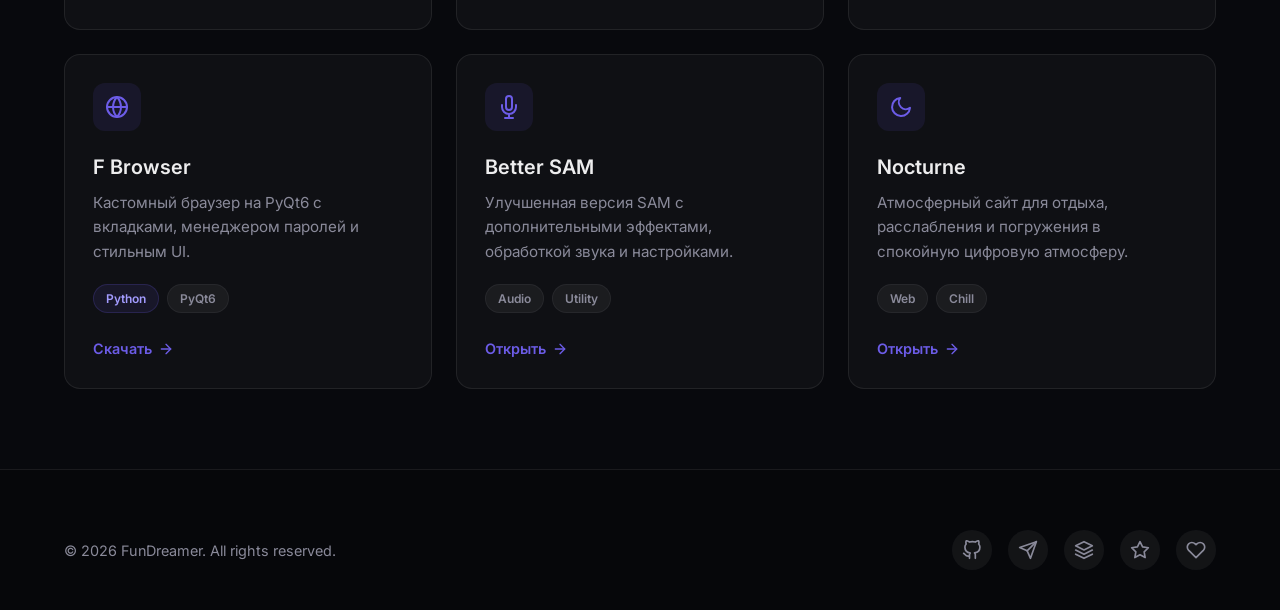
==== commit 7fd7582c: "Update index.html 36" ====
--- a/index.html
+++ b/index.html
@@ -3,33 +3,47 @@
 <head>
     <meta charset="UTF-8" />
     <meta name="viewport" content="width=device-width, initial-scale=1.0"/>
-    <title>FunDreamer — разработчик игр и приложений</title>
+    <title>FunDreamer — Инди-разработчик</title>
     <link rel="icon" type="image/png" href="favicon.png" />
 
+    <!-- Шрифты -->
     <link rel="preconnect" href="https://fonts.googleapis.com" />
     <link rel="preconnect" href="https://fonts.gstatic.com" crossorigin />
-    <link href="https://fonts.googleapis.com/css2?family=Inter:opsz,wght@14..32,400;14..32,500;14..32,600;14..32,700&display=swap" rel="stylesheet" />
-    <link rel="stylesheet" href="https://cdnjs.cloudflare.com/ajax/libs/font-awesome/6.5.0/css/all.min.css" />
+    <link href="https://fonts.googleapis.com/css2?family=Inter:opsz,wght@14..32,400;500;600;700&display=swap" rel="stylesheet" />
 
     <style>
-        * {
-            margin: 0;
-            padding: 0;
-            box-sizing: border-box;
-        }
+        :root {
+            --bg-main: #08090D;
+            --bg-card: rgba(255, 255, 255, 0.03);
+            --bg-card-hover: rgba(255, 255, 255, 0.06);
+            --border: rgba(255, 255, 255, 0.08);
+            --border-hover: rgba(108, 92, 231, 0.5);
+            --text-main: #ededee;
+            --text-muted: #8a8a9a;
+            --accent-primary: #6c5ce7;
+            --accent-secondary: #00cec9;
+            --gradient-text: linear-gradient(135deg, #a29bfe 0%, #6c5ce7 100%);
+            --glow: 0 0 20px rgba(108, 92, 231, 0.15);
+            --radius: 16px;
+            --transition: all 0.3s cubic-bezier(0.25, 0.8, 0.25, 1);
+        }
+
+        * { margin: 0; padding: 0; box-sizing: border-box; }
 
         body {
             font-family: 'Inter', sans-serif;
-            background: #0b0b0e;
-            color: #ededee;
+            background-color: var(--bg-main);
+            color: var(--text-main);
             line-height: 1.6;
-            -webkit-font-smoothing: antialiased;
-        }
-
-        a {
-            text-decoration: none;
-            color: inherit;
-        }
+            overflow-x: hidden;
+            /* Фоновый декоративный элемент */
+            background-image: 
+                radial-gradient(circle at 15% 50%, rgba(108, 92, 231, 0.08) 0%, transparent 25%),
+                radial-gradient(circle at 85% 30%, rgba(0, 206, 201, 0.05) 0%, transparent 25%);
+        }
+
+        a { text-decoration: none; color: inherit; transition: var(--transition); }
+        ul { list-style: none; }
 
         .container {
             max-width: 1200px;
@@ -39,373 +53,609 @@
 
         /* ===== НАВИГАЦИЯ ===== */
         nav {
-            padding: 24px 0 16px;
+            padding: 24px 0;
             display: flex;
             align-items: center;
             justify-content: space-between;
-            border-bottom: 1px solid rgba(255,255,255,0.04);
+            position: sticky;
+            top: 0;
+            z-index: 100;
+            backdrop-filter: blur(10px);
+            background: rgba(8, 9, 13, 0.8);
+            border-bottom: 1px solid rgba(255,255,255,0.02);
         }
 
         .logo {
             font-weight: 700;
-            font-size: 1.3rem;
-            letter-spacing: -0.3px;
-            color: #fff;
-        }
-
-        .logo span {
-            color: #6c5ce7;
-        }
-
-        .nav-links {
-            display: flex;
-            gap: 32px;
+            font-size: 1.4rem;
+            letter-spacing: -0.5px;
+            display: flex;
+            align-items: center;
+            gap: 8px;
+        }
+
+        .logo svg { width: 24px; height: 24px; fill: var(--accent-primary); }
+        .logo span { color: var(--text-main); }
+        .logo .highlight { color: var(--accent-primary); }
+
+        .nav-links { display: flex; gap: 32px; }
+        .nav-link {
             font-weight: 500;
             font-size: 0.95rem;
-            color: #8a8a8f;
-        }
-
-        .nav-links a {
-            transition: color 0.2s;
-        }
-
-        .nav-links a:hover,
-        .nav-links a.active {
-            color: #fff;
-        }
-
-        .nav-links a.active {
-            color: #6c5ce7;
-        }
-
-        /* ===== ГЕРОЙ ===== */
+            color: var(--text-muted);
+            position: relative;
+            padding: 4px 0;
+        }
+
+        .nav-link:hover, .nav-link.active { color: var(--text-main); }
+        .nav-link.active::after {
+            content: '';
+            position: absolute;
+            bottom: -2px;
+            left: 0;
+            width: 100%;
+            height: 2px;
+            background: var(--accent-primary);
+            border-radius: 2px;
+            box-shadow: 0 0 8px var(--accent-primary);
+        }
+
+        /* ===== HERO СЕКЦИЯ ===== */
         .hero {
-            padding: 80px 0 60px;
+            padding: 100px 0 80px;
             display: flex;
             flex-direction: column;
             align-items: flex-start;
-            gap: 24px;
+            position: relative;
         }
 
         .hero-badge {
-            font-size: 0.75rem;
+            display: inline-flex;
+            align-items: center;
+            gap: 8px;
+            font-size: 0.8rem;
             font-weight: 600;
             text-transform: uppercase;
             letter-spacing: 1px;
-            padding: 6px 16px;
+            padding: 8px 16px;
             border-radius: 100px;
-            background: rgba(108, 92, 231, 0.12);
-            color: #6c5ce7;
-            border: 1px solid rgba(108, 92, 231, 0.15);
+            background: rgba(108, 92, 231, 0.1);
+            color: #a29bfe;
+            border: 1px solid rgba(108, 92, 231, 0.2);
+            margin-bottom: 24px;
+            animation: fadeInDown 0.8s ease-out;
         }
 
         .hero h1 {
-            font-size: 4rem;
-            font-weight: 700;
+            font-size: clamp(2.5rem, 5vw, 4.5rem);
+            font-weight: 800;
             line-height: 1.1;
-            letter-spacing: -1px;
-            max-width: 720px;
-        }
-
-        .hero h1 span {
-            background: linear-gradient(135deg, #6c5ce7, #a29bfe);
+            letter-spacing: -1.5px;
+            margin-bottom: 24px;
+            animation: fadeInUp 0.8s ease-out 0.1s backwards;
+        }
+
+        .gradient-text {
+            background: linear-gradient(135deg, #fff 0%, #a29bfe 50%, #6c5ce7 100%);
             -webkit-background-clip: text;
             -webkit-text-fill-color: transparent;
+            background-clip: text;
         }
 
         .hero p {
-            font-size: 1.2rem;
-            color: #8a8a8f;
-            max-width: 560px;
-            margin-top: 4px;
+            font-size: 1.15rem;
+            color: var(--text-muted);
+            max-width: 540px;
+            margin-bottom: 40px;
+            animation: fadeInUp 0.8s ease-out 0.2s backwards;
         }
 
         .hero-actions {
             display: flex;
             gap: 16px;
-            margin-top: 8px;
             flex-wrap: wrap;
-        }
+            animation: fadeInUp 0.8s ease-out 0.3s backwards;
+        }
+
+        .btn {
+            display: inline-flex;
+            align-items: center;
+            gap: 10px;
+            padding: 14px 32px;
+            border-radius: 12px;
+            font-weight: 600;
+            font-size: 1rem;
+            cursor: pointer;
+            transition: var(--transition);
+            border: none;
+        }
+
+        .btn svg { width: 20px; height: 20px; }
 
         .btn-primary {
-            background: #6c5ce7;
+            background: var(--accent-primary);
             color: #fff;
-            font-weight: 600;
-            padding: 12px 32px;
-            border-radius: 12px;
-            transition: background 0.2s, transform 0.15s;
-            border: none;
-            cursor: pointer;
-            font-size: 1rem;
+            box-shadow: 0 4px 20px rgba(108, 92, 231, 0.3);
         }
 
         .btn-primary:hover {
             background: #5a4bd1;
-            transform: translateY(-1px);
+            transform: translateY(-2px);
+            box-shadow: 0 8px 25px rgba(108, 92, 231, 0.4);
         }
 
         .btn-secondary {
-            background: rgba(255,255,255,0.04);
-            color: #ededee;
-            font-weight: 600;
-            padding: 12px 32px;
-            border-radius: 12px;
-            border: 1px solid rgba(255,255,255,0.06);
-            transition: background 0.2s;
+            background: rgba(255, 255, 255, 0.05);
+            color: var(--text-main);
+            border: 1px solid var(--border);
         }
 
         .btn-secondary:hover {
-            background: rgba(255,255,255,0.08);
-        }
-
-        .hero-stats {
-            display: flex;
-            gap: 48px;
-            margin-top: 32px;
-            padding-top: 32px;
-            border-top: 1px solid rgba(255,255,255,0.04);
-        }
-
-        .hero-stats div {
-            display: flex;
-            flex-direction: column;
-        }
-
-        .hero-stats .number {
-            font-size: 1.6rem;
+            background: rgba(255, 255, 255, 0.1);
+            border-color: rgba(255, 255, 255, 0.2);
+            transform: translateY(-2px);
+        }
+
+        /* Декоративная SVG графика в Hero */
+        .hero-graphic {
+            position: absolute;
+            right: 0;
+            top: 50%;
+            transform: translateY(-50%);
+            width: 40%;
+            height: 100%;
+            opacity: 0.15;
+            pointer-events: none;
+            z-index: -1;
+        }
+
+        /* ===== СТАТИСТИКА ===== */
+        .stats-grid {
+            display: grid;
+            grid-template-columns: repeat(auto-fit, minmax(150px, 1fr));
+            gap: 24px;
+            margin-top: 60px;
+            padding-top: 40px;
+            border-top: 1px solid var(--border);
+            animation: fadeInUp 0.8s ease-out 0.4s backwards;
+        }
+
+        .stat-item h3 {
+            font-size: 2rem;
             font-weight: 700;
-            color: #fff;
-        }
-
-        .hero-stats .label {
-            font-size: 0.85rem;
-            color: #8a8a8f;
-        }
-
-        /* ===== СЕКЦИЯ ПРОЕКТОВ (НА ГЛАВНОЙ) ===== */
+            color: var(--text-main);
+            margin-bottom: 4px;
+        }
+
+        .stat-item p {
+            font-size: 0.9rem;
+            color: var(--text-muted);
+            margin: 0;
+        }
+
+        /* ===== СЕКЦИИ ===== */
+        .section-header {
+            margin-bottom: 48px;
+            display: flex;
+            justify-content: space-between;
+            align-items: end;
+        }
+
         .section-title {
             font-size: 2rem;
             font-weight: 700;
-            letter-spacing: -0.5px;
             margin-bottom: 8px;
         }
 
         .section-sub {
-            color: #8a8a8f;
-            margin-bottom: 40px;
-        }
-
-        .project-grid {
+            color: var(--text-muted);
+        }
+
+        /* ===== КАРТОЧКИ ПРОЕКТОВ ===== */
+        .projects-grid {
             display: grid;
-            grid-template-columns: repeat(auto-fill, minmax(280px, 1fr));
+            grid-template-columns: repeat(auto-fill, minmax(320px, 1fr));
             gap: 24px;
-            margin-bottom: 60px;
-        }
-
-        .project-card {
-            background: rgba(255,255,255,0.02);
-            border: 1px solid rgba(255,255,255,0.04);
-            border-radius: 20px;
-            padding: 28px 24px;
-            transition: background 0.25s, border-color 0.25s, transform 0.2s;
-            cursor: default;
-        }
-
-        .project-card:hover {
-            background: rgba(255,255,255,0.04);
-            border-color: rgba(255,255,255,0.08);
-            transform: translateY(-4px);
-        }
-
-        .project-card .icon {
-            font-size: 1.8rem;
-            margin-bottom: 12px;
-            color: #6c5ce7;
-        }
-
-        .project-card h3 {
-            font-size: 1.2rem;
+            margin-bottom: 80px;
+        }
+
+        .card {
+            background: var(--bg-card);
+            border: 1px solid var(--border);
+            border-radius: var(--radius);
+            padding: 28px;
+            position: relative;
+            overflow: hidden;
+            transition: var(--transition);
+            display: flex;
+            flex-direction: column;
+            height: 100%;
+        }
+
+        .card::before {
+            content: '';
+            position: absolute;
+            top: 0; left: 0; right: 0; bottom: 0;
+            background: radial-gradient(800px circle at var(--mouse-x) var(--mouse-y), rgba(255,255,255,0.06), transparent 40%);
+            z-index: 1;
+            opacity: 0;
+            transition: opacity 0.5s;
+            pointer-events: none;
+        }
+
+        .card:hover::before { opacity: 1; }
+
+        .card:hover {
+            transform: translateY(-5px);
+            border-color: var(--border-hover);
+            box-shadow: var(--glow);
+        }
+
+        .card-icon {
+            width: 48px;
+            height: 48px;
+            background: rgba(108, 92, 231, 0.1);
+            border-radius: 12px;
+            display: flex;
+            align-items: center;
+            justify-content: center;
+            margin-bottom: 20px;
+            color: var(--accent-primary);
+            transition: var(--transition);
+        }
+
+        .card:hover .card-icon {
+            background: var(--accent-primary);
+            color: #fff;
+            transform: scale(1.1);
+        }
+
+        .card-icon svg { width: 24px; height: 24px; }
+
+        .card h3 {
+            font-size: 1.25rem;
             font-weight: 600;
-            margin-bottom: 6px;
-        }
-
-        .project-card p {
-            color: #8a8a8f;
+            margin-bottom: 8px;
+            color: var(--text-main);
+        }
+
+        .card p {
             font-size: 0.95rem;
-        }
-
-        .project-card .tag {
-            display: inline-block;
-            margin-top: 14px;
-            font-size: 0.7rem;
+            color: var(--text-muted);
+            margin-bottom: 20px;
+            flex-grow: 1;
+        }
+
+        .tags {
+            display: flex;
+            flex-wrap: wrap;
+            gap: 8px;
+            margin-bottom: 24px;
+        }
+
+        .tag {
+            font-size: 0.75rem;
             font-weight: 600;
-            text-transform: uppercase;
-            letter-spacing: 0.5px;
-            padding: 4px 14px;
+            padding: 4px 12px;
             border-radius: 100px;
-            background: rgba(108, 92, 231, 0.08);
-            color: #a29bfe;
-            border: 1px solid rgba(108, 92, 231, 0.08);
-        }
-
-        .project-card .tag.gold {
-            color: #fdcb6e;
-            background: rgba(253, 203, 110, 0.06);
-            border-color: rgba(253, 203, 110, 0.08);
-        }
-
-        /* ===== ФУТЕР ===== */
+            background: rgba(255, 255, 255, 0.05);
+            color: var(--text-muted);
+            border: 1px solid rgba(255, 255, 255, 0.05);
+        }
+
+        .tag.gold { color: #fdcb6e; background: rgba(253, 203, 110, 0.1); border-color: rgba(253, 203, 110, 0.2); }
+        .tag.purple { color: #a29bfe; background: rgba(108, 92, 231, 0.1); border-color: rgba(108, 92, 231, 0.2); }
+
+        .card-link {
+            display: inline-flex;
+            align-items: center;
+            gap: 6px;
+            font-weight: 600;
+            font-size: 0.9rem;
+            color: var(--accent-primary);
+            margin-top: auto;
+        }
+
+        .card-link svg { width: 16px; height: 16px; transition: transform 0.3s; }
+        .card:hover .card-link svg { transform: translateX(4px); }
+
+        /* ===== FOOTER ===== */
         footer {
-            padding: 40px 0 32px;
-            border-top: 1px solid rgba(255,255,255,0.04);
+            padding: 60px 0 40px;
+            border-top: 1px solid var(--border);
+            background: rgba(0,0,0,0.2);
+        }
+
+        .footer-content {
             display: flex;
             justify-content: space-between;
+            align-items: center;
             flex-wrap: wrap;
-            gap: 16px;
-            color: #5a5a5f;
-            font-size: 0.9rem;
-        }
-
-        footer .socials {
-            display: flex;
-            gap: 20px;
-        }
-
-        footer .socials a {
-            color: #5a5a5f;
-            transition: color 0.2s;
-        }
-
-        footer .socials a:hover {
-            color: #ededee;
+            gap: 24px;
+        }
+
+        .copyright { color: var(--text-muted); font-size: 0.9rem; }
+
+        .socials { display: flex; gap: 16px; }
+
+        .social-link {
+            width: 40px;
+            height: 40px;
+            border-radius: 50%;
+            background: rgba(255, 255, 255, 0.05);
+            display: flex;
+            align-items: center;
+            justify-content: center;
+            color: var(--text-muted);
+            transition: var(--transition);
+            border: 1px solid transparent;
+        }
+
+        .social-link svg { width: 20px; height: 20px; }
+
+        .social-link:hover {
+            background: rgba(108, 92, 231, 0.1);
+            color: var(--accent-primary);
+            border-color: rgba(108, 92, 231, 0.3);
+            transform: translateY(-3px);
+        }
+
+        /* ===== АНИМАЦИИ ПОЯВЛЕНИЯ ===== */
+        .reveal {
+            opacity: 0;
+            transform: translateY(30px);
+            transition: all 0.8s ease-out;
+        }
+
+        .reveal.active {
+            opacity: 1;
+            transform: translateY(0);
+        }
+
+        @keyframes fadeInUp {
+            from { opacity: 0; transform: translateY(20px); }
+            to { opacity: 1; transform: translateY(0); }
+        }
+
+        @keyframes fadeInDown {
+            from { opacity: 0; transform: translateY(-20px); }
+            to { opacity: 1; transform: translateY(0); }
         }
 
         /* ===== АДАПТИВ ===== */
         @media (max-width: 768px) {
-            .hero h1 {
-                font-size: 2.6rem;
-            }
-            .nav-links {
-                gap: 20px;
-                font-size: 0.85rem;
-            }
-            .hero-stats {
-                gap: 24px;
-                flex-wrap: wrap;
-            }
-            .project-grid {
-                grid-template-columns: 1fr;
-            }
+            .hero { padding: 60px 0; text-align: center; align-items: center; }
+            .hero-graphic { display: none; }
+            .section-header { flex-direction: column; align-items: flex-start; gap: 16px; }
+            .projects-grid { grid-template-columns: 1fr; }
+            .nav-links { gap: 20px; }
         }
 
         @media (max-width: 480px) {
-            .container {
-                padding: 0 16px;
-            }
-            .hero h1 {
-                font-size: 2rem;
-            }
-            .btn-primary,
-            .btn-secondary {
-                width: 100%;
-                text-align: center;
-                justify-content: center;
-            }
-            .hero-actions {
-                flex-direction: column;
-                width: 100%;
-            }
+            .hero h1 { font-size: 2.2rem; }
+            .btn { width: 100%; justify-content: center; }
+            .stats-grid { grid-template-columns: 1fr 1fr; }
         }
     </style>
 </head>
 <body>
 
+    <nav>
+        <div class="container" style="display: flex; justify-content: space-between; width: 100%;">
+            <a href="index.html" class="logo">
+                <!-- SVG Logo Icon -->
+                <svg viewBox="0 0 24 24" fill="none" stroke="currentColor" stroke-width="2" stroke-linecap="round" stroke-linejoin="round">
+                    <path d="M12 2L2 7l10 5 10-5-10-5zM2 17l10 5 10-5M2 12l10 5 10-5"/>
+                </svg>
+                Fun<span class="highlight">Dreamer</span>
+            </a>
+            <div class="nav-links">
+                <a href="index.html" class="nav-link active">Главная</a>
+                <a href="games.html" class="nav-link">Проекты</a>
+            </div>
+        </div>
+    </nav>
+
     <div class="container">
-
-        <!-- НАВИГАЦИЯ -->
-        <nav>
-            <div class="logo">Fun<span>Dreamer</span></div>
-            <div class="nav-links">
-                <a href="index.html" class="active">Главная</a>
-                <a href="games.html">Проекты</a>
-            </div>
-        </nav>
-
-        <!-- ГЕРОЙ -->
+        <!-- HERO -->
         <section class="hero">
-            <div class="hero-badge"><i class="fa-regular fa-star" style="margin-right:6px;"></i> Инди-разработчик</div>
-            <h1>Создаю игры <br><span>и приложения</span> с душой</h1>
-            <p>Unity, Python, PyQt — от хорроров до полезных утилит. Всё, что я делаю, — для людей.</p>
+            <div class="hero-badge">
+                <svg width="14" height="14" viewBox="0 0 24 24" fill="none" stroke="currentColor" stroke-width="2" stroke-linecap="round" stroke-linejoin="round"><polygon points="12 2 15.09 8.26 22 9.27 17 14.14 18.18 21.02 12 17.77 5.82 21.02 7 14.14 2 9.27 8.91 8.26 12 2"></polygon></svg>
+                Indie Developer
+            </div>
+            
+            <h1>Создаю игры и <br><span class="gradient-text">приложения с душой</span></h1>
+            
+            <p>Unity, Python и собственные проекты — от атмосферных игр до полезных инструментов. Разрабатываю, экспериментирую и создаю новое.</p>
+            
             <div class="hero-actions">
-                <a href="games.html" class="btn-primary">Смотреть проекты</a>
-                <a href="https://www.twitch.tv/fundreamer365/about" target="_blank" class="btn-secondary">
-                    <i class="fa-brands fa-twitch" style="margin-right:8px;"></i> Twitch
+                <a href="games.html" class="btn btn-primary">
+                    Смотреть проекты
+                    <svg viewBox="0 0 24 24" fill="none" stroke="currentColor" stroke-width="2" stroke-linecap="round" stroke-linejoin="round"><line x1="5" y1="12" x2="19" y2="12"></line><polyline points="12 5 19 12 12 19"></polyline></svg>
                 </a>
-            </div>
-            <div class="hero-stats">
+                <a href="https://github.com/fundreamer365" target="_blank" class="btn btn-secondary">
+                    <svg viewBox="0 0 24 24" fill="none" stroke="currentColor" stroke-width="2" stroke-linecap="round" stroke-linejoin="round"><path d="M9 19c-5 1.5-5-2.5-7-3m14 6v-3.87a3.37 3.37 0 0 0-.94-2.61c3.14-.35 6.44-1.54 6.44-7A5.44 5.44 0 0 0 20 4.77 5.07 5.07 0 0 0 19.91 1S18.73.65 16 2.48a13.38 13.38 0 0 0-7 0C6.27.65 5.09 1 5.09 1A5.07 5.07 0 0 0 5 4.77a5.44 5.44 0 0 0-1.5 3.78c0 5.42 3.3 6.61 6.44 7A3.37 3.37 0 0 0 9 18.13V22"></path></svg>
+                    GitHub
+                </a>
+            </div>
+
+            <div class="stats-grid">
+                <div class="stat-item">
+                    <h3>Unity</h3>
+                    <p>Game Dev</p>
+                </div>
+                <div class="stat-item">
+                    <h3>Python</h3>
+                    <p>Automation & Apps</p>
+                </div>
+                <div class="stat-item">
+                    <h3>PyQt6</h3>
+                    <p>Desktop GUI</p>
+                </div>
+                <div class="stat-item">
+                    <h3>Web</h3>
+                    <p>Frontend</p>
+                </div>
+            </div>
+
+            <!-- Декоративный фон -->
+            <svg class="hero-graphic" viewBox="0 0 200 200" xmlns="http://www.w3.org/2000/svg">
+                <path fill="#6c5ce7" d="M44.7,-76.4C58.9,-69.2,71.8,-59.1,81.6,-46.6C91.4,-34.1,98.1,-19.2,95.8,-5.3C93.5,8.6,82.2,21.5,70.6,32.3C59,43.1,47.1,51.8,34.6,58.3C22.1,64.8,9,69.1,-3.2,72.3C-15.4,75.5,-26.8,77.6,-37.6,73.4C-48.4,69.2,-58.6,58.7,-66.6,46.9C-74.6,35.1,-80.4,22,-82.6,8.1C-84.8,-5.8,-83.4,-20.5,-76.3,-33.3C-69.2,-46.1,-56.4,-57,-43.2,-65.3C-30,-73.6,-16.4,-79.3,-1.9,-77.8C12.6,-76.3,28.2,-67.6,44.7,-76.4Z" transform="translate(100 100)" />
+            </svg>
+        </section>
+
+        <!-- ИЗБРАННЫЕ ПРОЕКТЫ -->
+        <section class="reveal">
+            <div class="section-header">
                 <div>
-                    <span class="number">4+</span>
-                    <span class="label">проектов</span>
-                </div>
-                <div>
-                    <span class="number">Unity</span>
-                    <span class="label">игровой движок</span>
-                </div>
-                <div>
-                    <span class="number">Python</span>
-                    <span class="label">основной стек</span>
-                </div>
+                    <h2 class="section-title">Избранные проекты</h2>
+                    <p class="section-sub">Некоторые из моих лучших работ</p>
+                </div>
+                <a href="games.html" class="card-link">Все проекты <svg viewBox="0 0 24 24" fill="none" stroke="currentColor" stroke-width="2" stroke-linecap="round" stroke-linejoin="round"><line x1="5" y1="12" x2="19" y2="12"></line><polyline points="12 5 19 12 12 19"></polyline></svg></a>
+            </div>
+
+            <div class="projects-grid">
+                
+                <!-- OVERRIDE -->
+                <div class="card">
+                    <div class="card-icon">
+                        <svg viewBox="0 0 24 24" fill="none" stroke="currentColor" stroke-width="2" stroke-linecap="round" stroke-linejoin="round"><rect x="2" y="6" width="20" height="12" rx="2"></rect><path d="M12 12h.01"></path><path d="M17 12h.01"></path><path d="M7 12h.01"></path></svg>
+                    </div>
+                    <h3>OVERRIDE</h3>
+                    <p>Инди-игра в научно-фантастическом мире с роботами, атмосферой и исследованием.</p>
+                    <div class="tags">
+                        <span class="tag gold">Unity</span>
+                        <span class="tag">Sci-Fi</span>
+                    </div>
+                    <a href="https://fundreamer365.github.io/OVERRIDE" target="_blank" class="card-link">Подробнее <svg viewBox="0 0 24 24" fill="none" stroke="currentColor" stroke-width="2" stroke-linecap="round" stroke-linejoin="round"><line x1="5" y1="12" x2="19" y2="12"></line><polyline points="12 5 19 12 12 19"></polyline></svg></a>
+                </div>
+
+                <!-- The Liminal -->
+                <div class="card">
+                    <div class="card-icon">
+                        <svg viewBox="0 0 24 24" fill="none" stroke="currentColor" stroke-width="2" stroke-linecap="round" stroke-linejoin="round"><path d="M9 18V5l12-2v13"></path><circle cx="6" cy="18" r="3"></circle><circle cx="18" cy="16" r="3"></circle></svg>
+                    </div>
+                    <h3>The Liminal</h3>
+                    <p>Атмосферный хоррор в лиминальных пространствах. Исследование, звук и страх.</p>
+                    <div class="tags">
+                        <span class="tag gold">★ Лучший</span>
+                        <span class="tag">Horror</span>
+                    </div>
+                    <a href="https://fundreamer.itch.io/the-liminal" target="_blank" class="card-link">Играть <svg viewBox="0 0 24 24" fill="none" stroke="currentColor" stroke-width="2" stroke-linecap="round" stroke-linejoin="round"><line x1="5" y1="12" x2="19" y2="12"></line><polyline points="12 5 19 12 12 19"></polyline></svg></a>
+                </div>
+
+                <!-- NEXORA -->
+                <div class="card">
+                    <div class="card-icon">
+                        <svg viewBox="0 0 24 24" fill="none" stroke="currentColor" stroke-width="2" stroke-linecap="round" stroke-linejoin="round"><path d="M21 15a2 2 0 0 1-2 2H7l-4 4V5a2 2 0 0 1 2-2h14a2 2 0 0 1 2 2z"></path></svg>
+                    </div>
+                    <h3>NEXORA</h3>
+                    <p>Веб-мессенджер нового поколения с экономикой, голосовыми комнатами и стилем.</p>
+                    <div class="tags">
+                        <span class="tag purple">Web</span>
+                        <span class="tag">JS</span>
+                    </div>
+                    <a href="https://fundreamer.itch.io/nexora" target="_blank" class="card-link">Открыть <svg viewBox="0 0 24 24" fill="none" stroke="currentColor" stroke-width="2" stroke-linecap="round" stroke-linejoin="round"><line x1="5" y1="12" x2="19" y2="12"></line><polyline points="12 5 19 12 12 19"></polyline></svg></a>
+                </div>
+
+                <!-- F Browser -->
+                <div class="card">
+                    <div class="card-icon">
+                        <svg viewBox="0 0 24 24" fill="none" stroke="currentColor" stroke-width="2" stroke-linecap="round" stroke-linejoin="round"><circle cx="12" cy="12" r="10"></circle><line x1="2" y1="12" x2="22" y2="12"></line><path d="M12 2a15.3 15.3 0 0 1 4 10 15.3 15.3 0 0 1-4 10 15.3 15.3 0 0 1-4-10 15.3 15.3 0 0 1 4-10z"></path></svg>
+                    </div>
+                    <h3>F Browser</h3>
+                    <p>Кастомный браузер на PyQt6 с вкладками, менеджером паролей и стильным UI.</p>
+                    <div class="tags">
+                        <span class="tag purple">Python</span>
+                        <span class="tag">PyQt6</span>
+                    </div>
+                    <a href="https://fundreamer.itch.io/f-browser" target="_blank" class="card-link">Скачать <svg viewBox="0 0 24 24" fill="none" stroke="currentColor" stroke-width="2" stroke-linecap="round" stroke-linejoin="round"><line x1="5" y1="12" x2="19" y2="12"></line><polyline points="12 5 19 12 12 19"></polyline></svg></a>
+                </div>
+
+                <!-- Better SAM -->
+                <div class="card">
+                    <div class="card-icon">
+                        <svg viewBox="0 0 24 24" fill="none" stroke="currentColor" stroke-width="2" stroke-linecap="round" stroke-linejoin="round"><path d="M12 1a3 3 0 0 0-3 3v8a3 3 0 0 0 6 0V4a3 3 0 0 0-3-3z"></path><path d="M19 10v2a7 7 0 0 1-14 0v-2"></path><line x1="12" y1="19" x2="12" y2="23"></line><line x1="8" y1="23" x2="16" y2="23"></line></svg>
+                    </div>
+                    <h3>Better SAM</h3>
+                    <p>Улучшенная версия SAM с дополнительными эффектами, обработкой звука и настройками.</p>
+                    <div class="tags">
+                        <span class="tag">Audio</span>
+                        <span class="tag">Utility</span>
+                    </div>
+                    <a href="https://fundreamer365.github.io/Better-SAM" target="_blank" class="card-link">Открыть <svg viewBox="0 0 24 24" fill="none" stroke="currentColor" stroke-width="2" stroke-linecap="round" stroke-linejoin="round"><line x1="5" y1="12" x2="19" y2="12"></line><polyline points="12 5 19 12 12 19"></polyline></svg></a>
+                </div>
+
+                <!-- Nocturne -->
+                <div class="card">
+                    <div class="card-icon">
+                        <svg viewBox="0 0 24 24" fill="none" stroke="currentColor" stroke-width="2" stroke-linecap="round" stroke-linejoin="round"><path d="M21 12.79A9 9 0 1 1 11.21 3 7 7 0 0 0 21 12.79z"></path></svg>
+                    </div>
+                    <h3>Nocturne</h3>
+                    <p>Атмосферный сайт для отдыха, расслабления и погружения в спокойную цифровую атмосферу.</p>
+                    <div class="tags">
+                        <span class="tag">Web</span>
+                        <span class="tag">Chill</span>
+                    </div>
+                    <a href="https://fundreamer365.github.io/Nocturne" target="_blank" class="card-link">Открыть <svg viewBox="0 0 24 24" fill="none" stroke="currentColor" stroke-width="2" stroke-linecap="round" stroke-linejoin="round"><line x1="5" y1="12" x2="19" y2="12"></line><polyline points="12 5 19 12 12 19"></polyline></svg></a>
+                </div>
+
             </div>
         </section>
-
-        <!-- ПРОЕКТЫ НА ГЛАВНОЙ (ПРЕВЬЮ) -->
-        <h2 class="section-title">Избранное</h2>
-        <p class="section-sub">Мои лучшие работы на данный момент</p>
-
-        <div class="project-grid">
-            <div class="project-card">
-                <div class="icon"><i class="fa-solid fa-ghost"></i></div>
-                <h3>The Liminal</h3>
-                <p>Атмосферный хоррор в лиминальных пространствах. Исследование и страх.</p>
-                <span class="tag gold">★ Лучший</span>
-            </div>
-            <div class="project-card">
-                <div class="icon"><i class="fa-solid fa-globe"></i></div>
-                <h3>F Browser</h3>
-                <p>Кастомный браузер на PyQt с вкладками, парольным менеджером и стартовой страницей.</p>
-                <span class="tag">Python</span>
-            </div>
-            <div class="project-card">
-                <div class="icon"><i class="fa-solid fa-microphone-lines"></i></div>
-                <h3>Twitch TTS</h3>
-                <p>Озвучка сообщений из чата в реальном времени. Полная кастомизация.</p>
-                <span class="tag">PyQt</span>
+    </div>
+
+    <!-- FOOTER -->
+    <footer>
+        <div class="container footer-content">
+            <div class="copyright">
+                &copy; 2026 FunDreamer. All rights reserved.
+            </div>
+            <div class="socials">
+                <a href="https://github.com/fundreamer365" target="_blank" class="social-link" aria-label="GitHub">
+                    <svg viewBox="0 0 24 24" fill="none" stroke="currentColor" stroke-width="2" stroke-linecap="round" stroke-linejoin="round"><path d="M9 19c-5 1.5-5-2.5-7-3m14 6v-3.87a3.37 3.37 0 0 0-.94-2.61c3.14-.35 6.44-1.54 6.44-7A5.44 5.44 0 0 0 20 4.77 5.07 5.07 0 0 0 19.91 1S18.73.65 16 2.48a13.38 13.38 0 0 0-7 0C6.27.65 5.09 1 5.09 1A5.07 5.07 0 0 0 5 4.77a5.44 5.44 0 0 0-1.5 3.78c0 5.42 3.3 6.61 6.44 7A3.37 3.37 0 0 0 9 18.13V22"></path></svg>
+                </a>
+                <a href="https://t.me/FND_Squad" target="_blank" class="social-link" aria-label="Telegram">
+                    <svg viewBox="0 0 24 24" fill="none" stroke="currentColor" stroke-width="2" stroke-linecap="round" stroke-linejoin="round"><line x1="22" y1="2" x2="11" y2="13"></line><polygon points="22 2 15 22 11 13 2 9 22 2"></polygon></svg>
+                </a>
+                <a href="https://fundreamer.itch.io/" target="_blank" class="social-link" aria-label="Itch.io">
+                    <svg viewBox="0 0 24 24" fill="none" stroke="currentColor" stroke-width="2" stroke-linecap="round" stroke-linejoin="round"><path d="M12 2L2 7l10 5 10-5-10-5zM2 17l10 5 10-5M2 12l10 5 10-5"/></svg>
+                </a>
+                <a href="https://boosty.to/fundreamer365" target="_blank" class="social-link" aria-label="Boosty">
+                    <svg viewBox="0 0 24 24" fill="none" stroke="currentColor" stroke-width="2" stroke-linecap="round" stroke-linejoin="round"><path d="M12 2l3.09 6.26L22 9.27l-5 4.87 1.18 6.88L12 17.77l-6.18 3.25L7 14.14 2 9.27l6.91-1.01L12 2z"></path></svg>
+                </a>
+                <a href="https://www.donationalerts.com/r/fundreamer365" target="_blank" class="social-link" aria-label="DonationAlerts">
+                    <svg viewBox="0 0 24 24" fill="none" stroke="currentColor" stroke-width="2" stroke-linecap="round" stroke-linejoin="round"><path d="M20.84 4.61a5.5 5.5 0 0 0-7.78 0L12 5.67l-1.06-1.06a5.5 5.5 0 0 0-7.78 7.78l1.06 1.06L12 21.23l7.78-7.78 1.06-1.06a5.5 5.5 0 0 0 0-7.78z"></path></svg>
+                </a>
             </div>
         </div>
-
-        <!-- ФУТЕР с GitHub -->
-        <footer>
-            <span>&copy; 2026 FunDreamer</span>
-            <div class="socials">
-                <a href="https://github.com/fundreamer365" target="_blank" title="GitHub">
-                    <i class="fa-brands fa-github"></i>
-                </a>
-                <a href="https://t.me/FND_Squad" target="_blank" title="Telegram">
-                    <i class="fa-brands fa-telegram"></i>
-                </a>
-                <a href="https://fundreamer.itch.io/" target="_blank" title="Itch.io">
-                    <i class="fa-brands fa-itch-io"></i>
-                </a>
-                <a href="https://boosty.to/fundreamer365" target="_blank" title="Boosty">
-                    <i class="fa-solid fa-crown"></i>
-                </a>
-                <a href="https://www.donationalerts.com/r/fundreamer365" target="_blank" title="DonationAlerts">
-                    <i class="fa-solid fa-heart"></i>
-                </a>
-            </div>
-        </footer>
-
-    </div>
-
+    </footer>
+
+    <script>
+        // Эффект свечения карточек при движении мыши
+        document.querySelectorAll('.card').forEach(card => {
+            card.addEventListener('mousemove', e => {
+                const rect = card.getBoundingClientRect();
+                const x = e.clientX - rect.left;
+                const y = e.clientY - rect.top;
+                card.style.setProperty('--mouse-x', `${x}px`);
+                card.style.setProperty('--mouse-y', `${y}px`);
+            });
+        });
+
+        // Анимация появления при скролле
+        const observerOptions = {
+            threshold: 0.1
+        };
+
+        const observer = new IntersectionObserver((entries) => {
+            entries.forEach(entry => {
+                if (entry.isIntersecting) {
+                    entry.target.classList.add('active');
+                }
+            });
+        }, observerOptions);
+
+        document.querySelectorAll('.reveal').forEach(el => observer.observe(el));
+    </script>
 </body>
 </html>
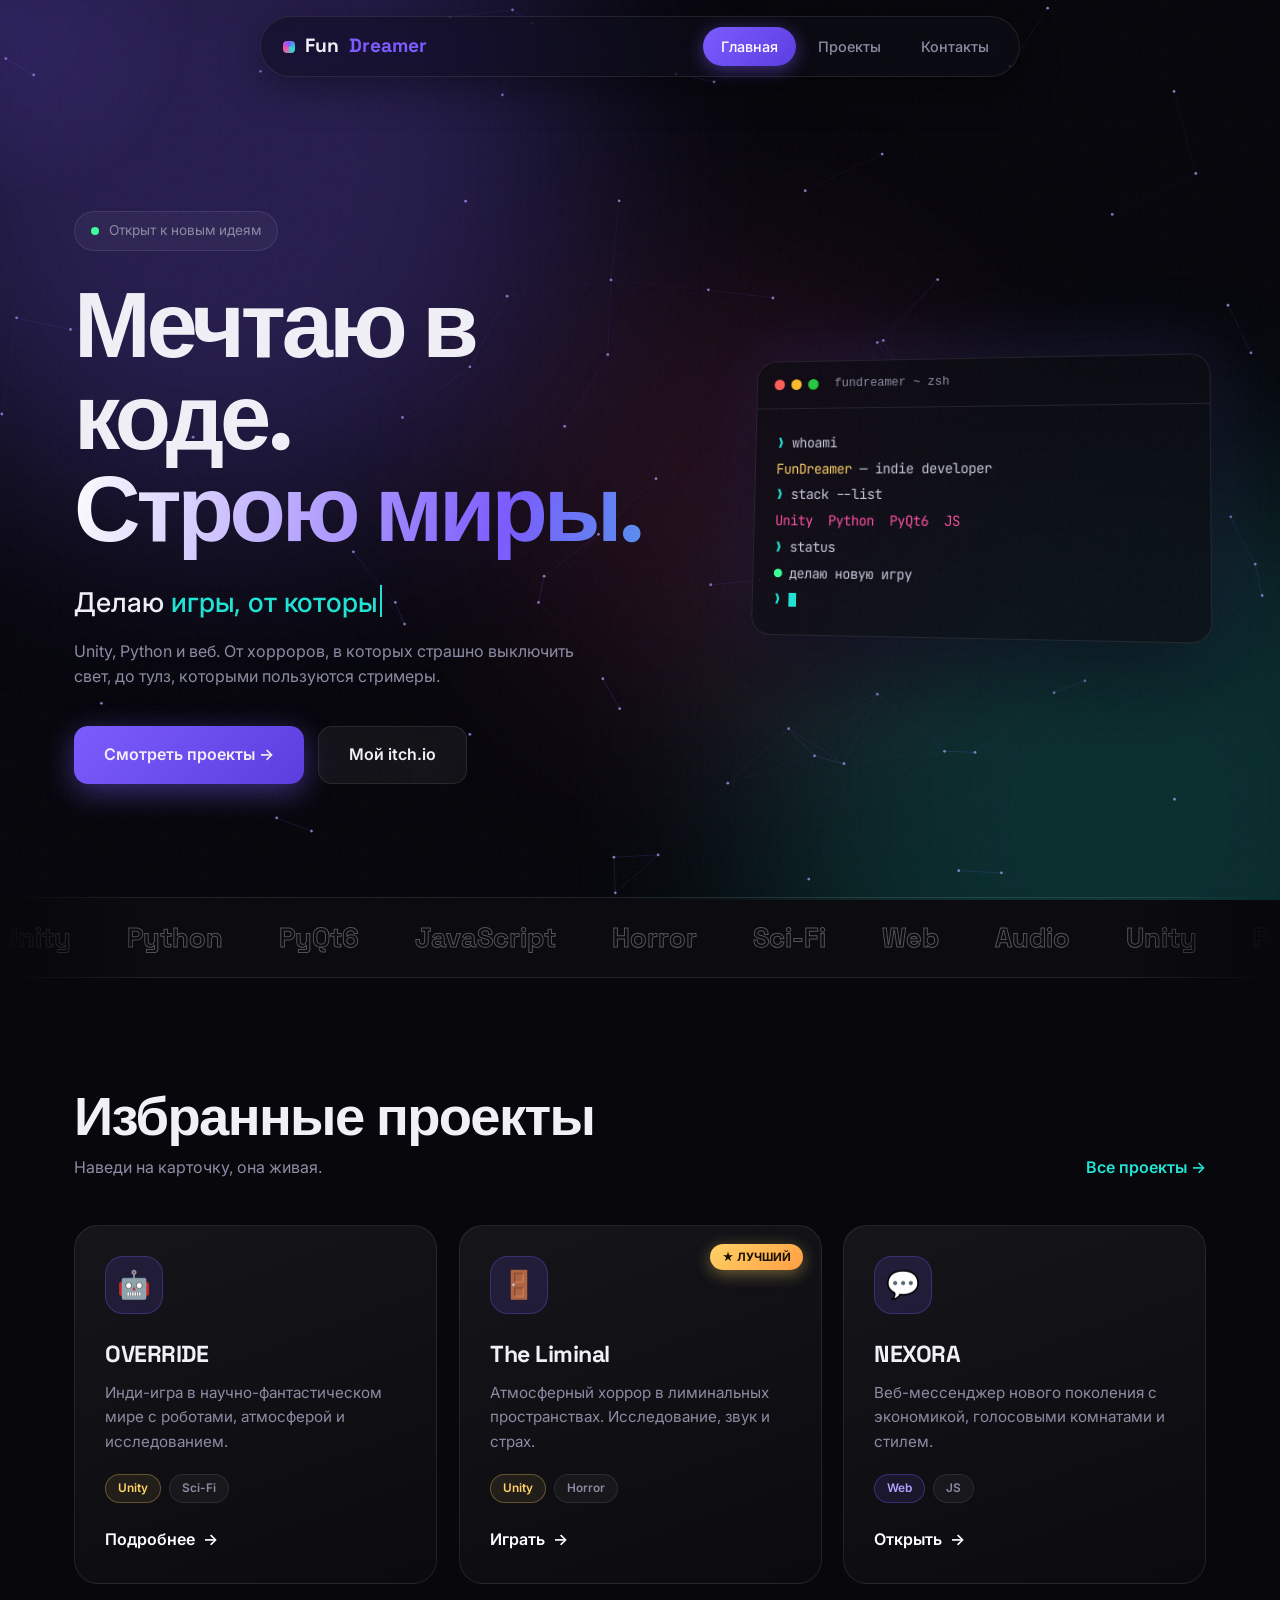
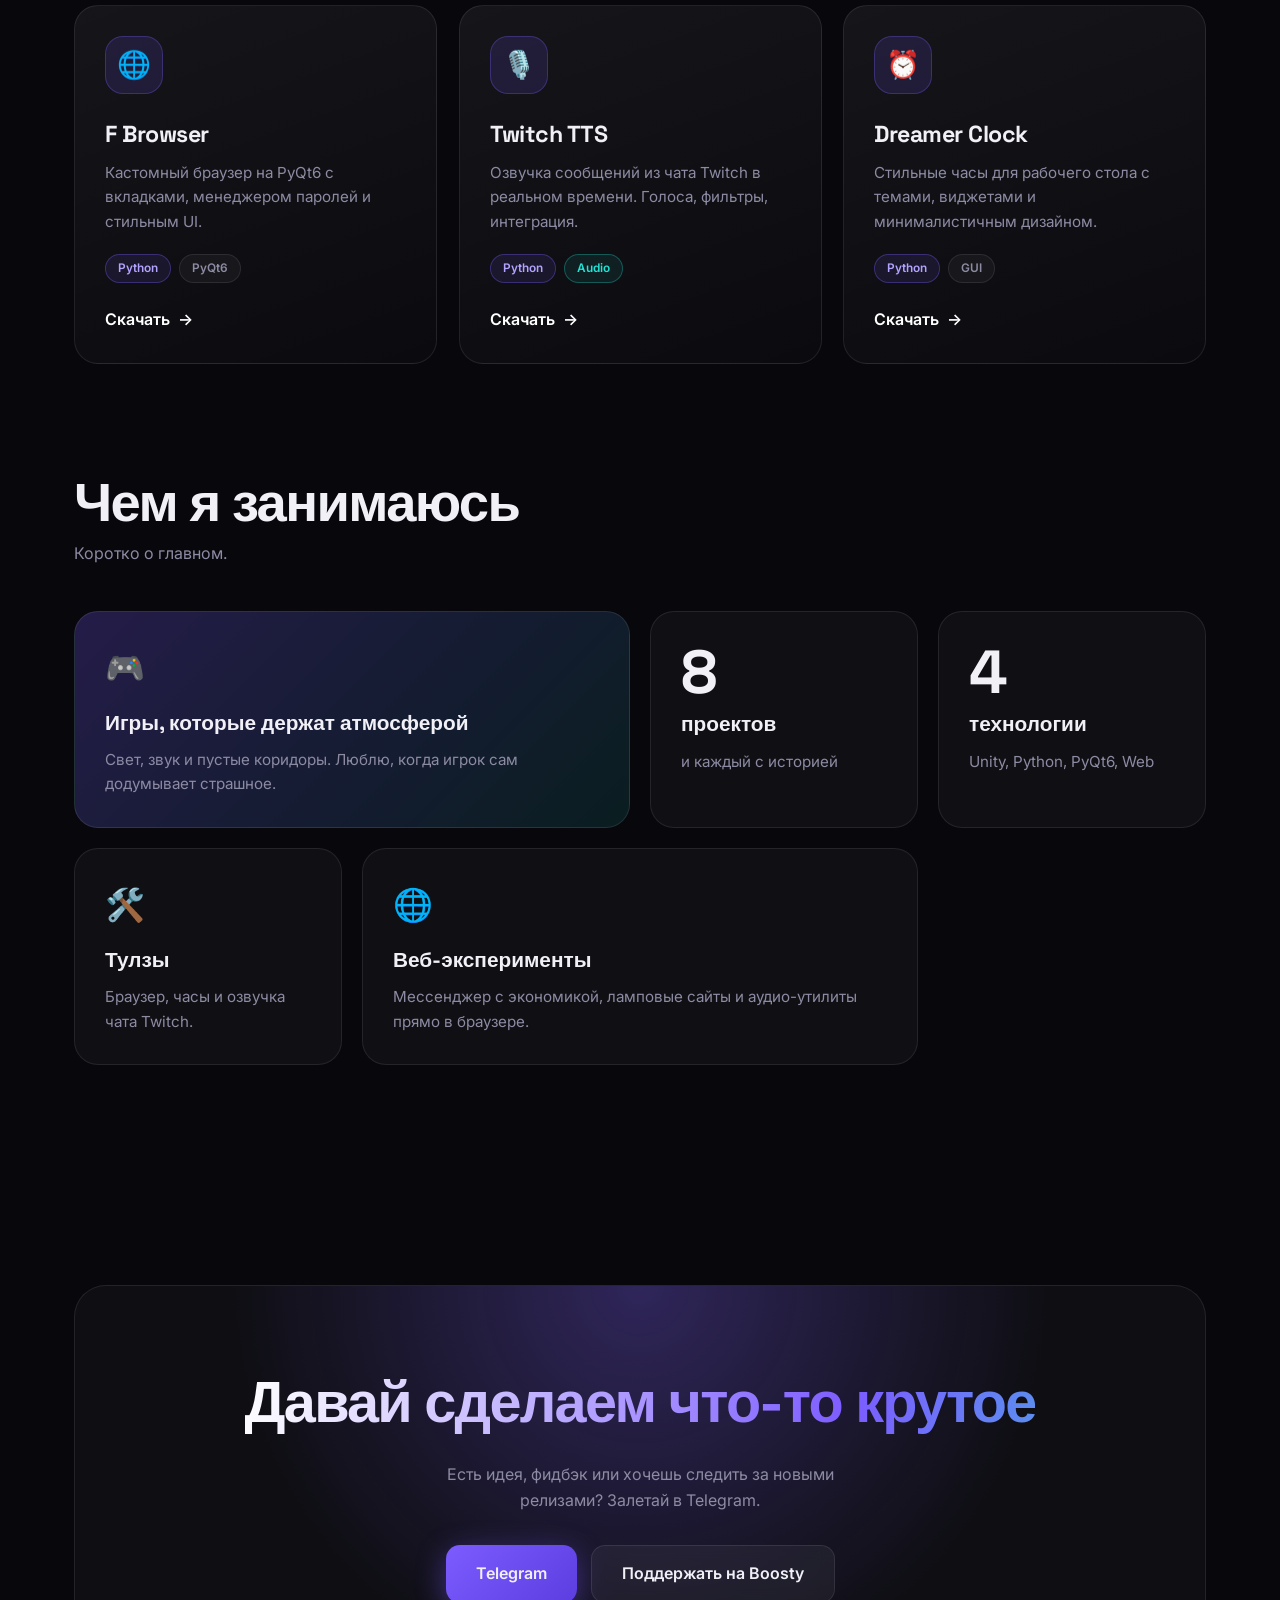
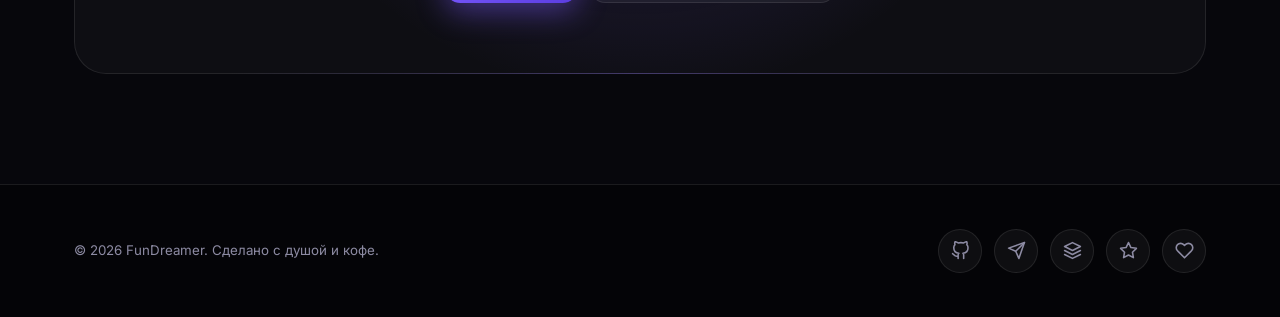
==== commit 7c7e4645: "Add files via upload" ====
--- a/index.html
+++ b/index.html
@@ -1,661 +1,64 @@
 <!DOCTYPE html>
 <html lang="ru">
 <head>
-    <meta charset="UTF-8" />
-    <meta name="viewport" content="width=device-width, initial-scale=1.0"/>
-    <title>FunDreamer — Инди-разработчик</title>
-    <link rel="icon" type="image/png" href="favicon.png" />
-
-    <!-- Шрифты -->
-    <link rel="preconnect" href="https://fonts.googleapis.com" />
-    <link rel="preconnect" href="https://fonts.gstatic.com" crossorigin />
-    <link href="https://fonts.googleapis.com/css2?family=Inter:opsz,wght@14..32,400;500;600;700&display=swap" rel="stylesheet" />
-
-    <style>
-        :root {
-            --bg-main: #08090D;
-            --bg-card: rgba(255, 255, 255, 0.03);
-            --bg-card-hover: rgba(255, 255, 255, 0.06);
-            --border: rgba(255, 255, 255, 0.08);
-            --border-hover: rgba(108, 92, 231, 0.5);
-            --text-main: #ededee;
-            --text-muted: #8a8a9a;
-            --accent-primary: #6c5ce7;
-            --accent-secondary: #00cec9;
-            --gradient-text: linear-gradient(135deg, #a29bfe 0%, #6c5ce7 100%);
-            --glow: 0 0 20px rgba(108, 92, 231, 0.15);
-            --radius: 16px;
-            --transition: all 0.3s cubic-bezier(0.25, 0.8, 0.25, 1);
-        }
-
-        * { margin: 0; padding: 0; box-sizing: border-box; }
-
-        body {
-            font-family: 'Inter', sans-serif;
-            background-color: var(--bg-main);
-            color: var(--text-main);
-            line-height: 1.6;
-            overflow-x: hidden;
-            /* Фоновый декоративный элемент */
-            background-image: 
-                radial-gradient(circle at 15% 50%, rgba(108, 92, 231, 0.08) 0%, transparent 25%),
-                radial-gradient(circle at 85% 30%, rgba(0, 206, 201, 0.05) 0%, transparent 25%);
-        }
-
-        a { text-decoration: none; color: inherit; transition: var(--transition); }
-        ul { list-style: none; }
-
-        .container {
-            max-width: 1200px;
-            margin: 0 auto;
-            padding: 0 24px;
-        }
-
-        /* ===== НАВИГАЦИЯ ===== */
-        nav {
-            padding: 24px 0;
-            display: flex;
-            align-items: center;
-            justify-content: space-between;
-            position: sticky;
-            top: 0;
-            z-index: 100;
-            backdrop-filter: blur(10px);
-            background: rgba(8, 9, 13, 0.8);
-            border-bottom: 1px solid rgba(255,255,255,0.02);
-        }
-
-        .logo {
-            font-weight: 700;
-            font-size: 1.4rem;
-            letter-spacing: -0.5px;
-            display: flex;
-            align-items: center;
-            gap: 8px;
-        }
-
-        .logo svg { width: 24px; height: 24px; fill: var(--accent-primary); }
-        .logo span { color: var(--text-main); }
-        .logo .highlight { color: var(--accent-primary); }
-
-        .nav-links { display: flex; gap: 32px; }
-        .nav-link {
-            font-weight: 500;
-            font-size: 0.95rem;
-            color: var(--text-muted);
-            position: relative;
-            padding: 4px 0;
-        }
-
-        .nav-link:hover, .nav-link.active { color: var(--text-main); }
-        .nav-link.active::after {
-            content: '';
-            position: absolute;
-            bottom: -2px;
-            left: 0;
-            width: 100%;
-            height: 2px;
-            background: var(--accent-primary);
-            border-radius: 2px;
-            box-shadow: 0 0 8px var(--accent-primary);
-        }
-
-        /* ===== HERO СЕКЦИЯ ===== */
-        .hero {
-            padding: 100px 0 80px;
-            display: flex;
-            flex-direction: column;
-            align-items: flex-start;
-            position: relative;
-        }
-
-        .hero-badge {
-            display: inline-flex;
-            align-items: center;
-            gap: 8px;
-            font-size: 0.8rem;
-            font-weight: 600;
-            text-transform: uppercase;
-            letter-spacing: 1px;
-            padding: 8px 16px;
-            border-radius: 100px;
-            background: rgba(108, 92, 231, 0.1);
-            color: #a29bfe;
-            border: 1px solid rgba(108, 92, 231, 0.2);
-            margin-bottom: 24px;
-            animation: fadeInDown 0.8s ease-out;
-        }
-
-        .hero h1 {
-            font-size: clamp(2.5rem, 5vw, 4.5rem);
-            font-weight: 800;
-            line-height: 1.1;
-            letter-spacing: -1.5px;
-            margin-bottom: 24px;
-            animation: fadeInUp 0.8s ease-out 0.1s backwards;
-        }
-
-        .gradient-text {
-            background: linear-gradient(135deg, #fff 0%, #a29bfe 50%, #6c5ce7 100%);
-            -webkit-background-clip: text;
-            -webkit-text-fill-color: transparent;
-            background-clip: text;
-        }
-
-        .hero p {
-            font-size: 1.15rem;
-            color: var(--text-muted);
-            max-width: 540px;
-            margin-bottom: 40px;
-            animation: fadeInUp 0.8s ease-out 0.2s backwards;
-        }
-
-        .hero-actions {
-            display: flex;
-            gap: 16px;
-            flex-wrap: wrap;
-            animation: fadeInUp 0.8s ease-out 0.3s backwards;
-        }
-
-        .btn {
-            display: inline-flex;
-            align-items: center;
-            gap: 10px;
-            padding: 14px 32px;
-            border-radius: 12px;
-            font-weight: 600;
-            font-size: 1rem;
-            cursor: pointer;
-            transition: var(--transition);
-            border: none;
-        }
-
-        .btn svg { width: 20px; height: 20px; }
-
-        .btn-primary {
-            background: var(--accent-primary);
-            color: #fff;
-            box-shadow: 0 4px 20px rgba(108, 92, 231, 0.3);
-        }
-
-        .btn-primary:hover {
-            background: #5a4bd1;
-            transform: translateY(-2px);
-            box-shadow: 0 8px 25px rgba(108, 92, 231, 0.4);
-        }
-
-        .btn-secondary {
-            background: rgba(255, 255, 255, 0.05);
-            color: var(--text-main);
-            border: 1px solid var(--border);
-        }
-
-        .btn-secondary:hover {
-            background: rgba(255, 255, 255, 0.1);
-            border-color: rgba(255, 255, 255, 0.2);
-            transform: translateY(-2px);
-        }
-
-        /* Декоративная SVG графика в Hero */
-        .hero-graphic {
-            position: absolute;
-            right: 0;
-            top: 50%;
-            transform: translateY(-50%);
-            width: 40%;
-            height: 100%;
-            opacity: 0.15;
-            pointer-events: none;
-            z-index: -1;
-        }
-
-        /* ===== СТАТИСТИКА ===== */
-        .stats-grid {
-            display: grid;
-            grid-template-columns: repeat(auto-fit, minmax(150px, 1fr));
-            gap: 24px;
-            margin-top: 60px;
-            padding-top: 40px;
-            border-top: 1px solid var(--border);
-            animation: fadeInUp 0.8s ease-out 0.4s backwards;
-        }
-
-        .stat-item h3 {
-            font-size: 2rem;
-            font-weight: 700;
-            color: var(--text-main);
-            margin-bottom: 4px;
-        }
-
-        .stat-item p {
-            font-size: 0.9rem;
-            color: var(--text-muted);
-            margin: 0;
-        }
-
-        /* ===== СЕКЦИИ ===== */
-        .section-header {
-            margin-bottom: 48px;
-            display: flex;
-            justify-content: space-between;
-            align-items: end;
-        }
-
-        .section-title {
-            font-size: 2rem;
-            font-weight: 700;
-            margin-bottom: 8px;
-        }
-
-        .section-sub {
-            color: var(--text-muted);
-        }
-
-        /* ===== КАРТОЧКИ ПРОЕКТОВ ===== */
-        .projects-grid {
-            display: grid;
-            grid-template-columns: repeat(auto-fill, minmax(320px, 1fr));
-            gap: 24px;
-            margin-bottom: 80px;
-        }
-
-        .card {
-            background: var(--bg-card);
-            border: 1px solid var(--border);
-            border-radius: var(--radius);
-            padding: 28px;
-            position: relative;
-            overflow: hidden;
-            transition: var(--transition);
-            display: flex;
-            flex-direction: column;
-            height: 100%;
-        }
-
-        .card::before {
-            content: '';
-            position: absolute;
-            top: 0; left: 0; right: 0; bottom: 0;
-            background: radial-gradient(800px circle at var(--mouse-x) var(--mouse-y), rgba(255,255,255,0.06), transparent 40%);
-            z-index: 1;
-            opacity: 0;
-            transition: opacity 0.5s;
-            pointer-events: none;
-        }
-
-        .card:hover::before { opacity: 1; }
-
-        .card:hover {
-            transform: translateY(-5px);
-            border-color: var(--border-hover);
-            box-shadow: var(--glow);
-        }
-
-        .card-icon {
-            width: 48px;
-            height: 48px;
-            background: rgba(108, 92, 231, 0.1);
-            border-radius: 12px;
-            display: flex;
-            align-items: center;
-            justify-content: center;
-            margin-bottom: 20px;
-            color: var(--accent-primary);
-            transition: var(--transition);
-        }
-
-        .card:hover .card-icon {
-            background: var(--accent-primary);
-            color: #fff;
-            transform: scale(1.1);
-        }
-
-        .card-icon svg { width: 24px; height: 24px; }
-
-        .card h3 {
-            font-size: 1.25rem;
-            font-weight: 600;
-            margin-bottom: 8px;
-            color: var(--text-main);
-        }
-
-        .card p {
-            font-size: 0.95rem;
-            color: var(--text-muted);
-            margin-bottom: 20px;
-            flex-grow: 1;
-        }
-
-        .tags {
-            display: flex;
-            flex-wrap: wrap;
-            gap: 8px;
-            margin-bottom: 24px;
-        }
-
-        .tag {
-            font-size: 0.75rem;
-            font-weight: 600;
-            padding: 4px 12px;
-            border-radius: 100px;
-            background: rgba(255, 255, 255, 0.05);
-            color: var(--text-muted);
-            border: 1px solid rgba(255, 255, 255, 0.05);
-        }
-
-        .tag.gold { color: #fdcb6e; background: rgba(253, 203, 110, 0.1); border-color: rgba(253, 203, 110, 0.2); }
-        .tag.purple { color: #a29bfe; background: rgba(108, 92, 231, 0.1); border-color: rgba(108, 92, 231, 0.2); }
-
-        .card-link {
-            display: inline-flex;
-            align-items: center;
-            gap: 6px;
-            font-weight: 600;
-            font-size: 0.9rem;
-            color: var(--accent-primary);
-            margin-top: auto;
-        }
-
-        .card-link svg { width: 16px; height: 16px; transition: transform 0.3s; }
-        .card:hover .card-link svg { transform: translateX(4px); }
-
-        /* ===== FOOTER ===== */
-        footer {
-            padding: 60px 0 40px;
-            border-top: 1px solid var(--border);
-            background: rgba(0,0,0,0.2);
-        }
-
-        .footer-content {
-            display: flex;
-            justify-content: space-between;
-            align-items: center;
-            flex-wrap: wrap;
-            gap: 24px;
-        }
-
-        .copyright { color: var(--text-muted); font-size: 0.9rem; }
-
-        .socials { display: flex; gap: 16px; }
-
-        .social-link {
-            width: 40px;
-            height: 40px;
-            border-radius: 50%;
-            background: rgba(255, 255, 255, 0.05);
-            display: flex;
-            align-items: center;
-            justify-content: center;
-            color: var(--text-muted);
-            transition: var(--transition);
-            border: 1px solid transparent;
-        }
-
-        .social-link svg { width: 20px; height: 20px; }
-
-        .social-link:hover {
-            background: rgba(108, 92, 231, 0.1);
-            color: var(--accent-primary);
-            border-color: rgba(108, 92, 231, 0.3);
-            transform: translateY(-3px);
-        }
-
-        /* ===== АНИМАЦИИ ПОЯВЛЕНИЯ ===== */
-        .reveal {
-            opacity: 0;
-            transform: translateY(30px);
-            transition: all 0.8s ease-out;
-        }
-
-        .reveal.active {
-            opacity: 1;
-            transform: translateY(0);
-        }
-
-        @keyframes fadeInUp {
-            from { opacity: 0; transform: translateY(20px); }
-            to { opacity: 1; transform: translateY(0); }
-        }
-
-        @keyframes fadeInDown {
-            from { opacity: 0; transform: translateY(-20px); }
-            to { opacity: 1; transform: translateY(0); }
-        }
-
-        /* ===== АДАПТИВ ===== */
-        @media (max-width: 768px) {
-            .hero { padding: 60px 0; text-align: center; align-items: center; }
-            .hero-graphic { display: none; }
-            .section-header { flex-direction: column; align-items: flex-start; gap: 16px; }
-            .projects-grid { grid-template-columns: 1fr; }
-            .nav-links { gap: 20px; }
-        }
-
-        @media (max-width: 480px) {
-            .hero h1 { font-size: 2.2rem; }
-            .btn { width: 100%; justify-content: center; }
-            .stats-grid { grid-template-columns: 1fr 1fr; }
-        }
-    </style>
+<meta charset="UTF-8"><meta name="viewport" content="width=device-width,initial-scale=1">
+<title>FunDreamer — Инди-разработчик</title>
+<meta name="description" content="Игры, приложения и эксперименты от FunDreamer: Unity, Python, Web.">
+<link rel="icon" type="image/png" href="favicon.png">
+<link rel="preconnect" href="https://fonts.googleapis.com"><link rel="preconnect" href="https://fonts.gstatic.com" crossorigin>
+<link href="https://fonts.googleapis.com/css2?family=Inter:wght@400;500;600&family=Space+Grotesk:wght@500;700&family=JetBrains+Mono&display=swap" rel="stylesheet">
+<link rel="stylesheet" href="style.css">
 </head>
 <body>
-
-    <nav>
-        <div class="container" style="display: flex; justify-content: space-between; width: 100%;">
-            <a href="index.html" class="logo">
-                <!-- SVG Logo Icon -->
-                <svg viewBox="0 0 24 24" fill="none" stroke="currentColor" stroke-width="2" stroke-linecap="round" stroke-linejoin="round">
-                    <path d="M12 2L2 7l10 5 10-5-10-5zM2 17l10 5 10-5M2 12l10 5 10-5"/>
-                </svg>
-                Fun<span class="highlight">Dreamer</span>
-            </a>
-            <div class="nav-links">
-                <a href="index.html" class="nav-link active">Главная</a>
-                <a href="games.html" class="nav-link">Проекты</a>
-            </div>
-        </div>
-    </nav>
-
-    <div class="container">
-        <!-- HERO -->
-        <section class="hero">
-            <div class="hero-badge">
-                <svg width="14" height="14" viewBox="0 0 24 24" fill="none" stroke="currentColor" stroke-width="2" stroke-linecap="round" stroke-linejoin="round"><polygon points="12 2 15.09 8.26 22 9.27 17 14.14 18.18 21.02 12 17.77 5.82 21.02 7 14.14 2 9.27 8.91 8.26 12 2"></polygon></svg>
-                Indie Developer
-            </div>
-            
-            <h1>Создаю игры и <br><span class="gradient-text">приложения с душой</span></h1>
-            
-            <p>Unity, Python и собственные проекты — от атмосферных игр до полезных инструментов. Разрабатываю, экспериментирую и создаю новое.</p>
-            
-            <div class="hero-actions">
-                <a href="games.html" class="btn btn-primary">
-                    Смотреть проекты
-                    <svg viewBox="0 0 24 24" fill="none" stroke="currentColor" stroke-width="2" stroke-linecap="round" stroke-linejoin="round"><line x1="5" y1="12" x2="19" y2="12"></line><polyline points="12 5 19 12 12 19"></polyline></svg>
-                </a>
-                <a href="https://github.com/fundreamer365" target="_blank" class="btn btn-secondary">
-                    <svg viewBox="0 0 24 24" fill="none" stroke="currentColor" stroke-width="2" stroke-linecap="round" stroke-linejoin="round"><path d="M9 19c-5 1.5-5-2.5-7-3m14 6v-3.87a3.37 3.37 0 0 0-.94-2.61c3.14-.35 6.44-1.54 6.44-7A5.44 5.44 0 0 0 20 4.77 5.07 5.07 0 0 0 19.91 1S18.73.65 16 2.48a13.38 13.38 0 0 0-7 0C6.27.65 5.09 1 5.09 1A5.07 5.07 0 0 0 5 4.77a5.44 5.44 0 0 0-1.5 3.78c0 5.42 3.3 6.61 6.44 7A3.37 3.37 0 0 0 9 18.13V22"></path></svg>
-                    GitHub
-                </a>
-            </div>
-
-            <div class="stats-grid">
-                <div class="stat-item">
-                    <h3>Unity</h3>
-                    <p>Game Dev</p>
-                </div>
-                <div class="stat-item">
-                    <h3>Python</h3>
-                    <p>Automation & Apps</p>
-                </div>
-                <div class="stat-item">
-                    <h3>PyQt6</h3>
-                    <p>Desktop GUI</p>
-                </div>
-                <div class="stat-item">
-                    <h3>Web</h3>
-                    <p>Frontend</p>
-                </div>
-            </div>
-
-            <!-- Декоративный фон -->
-            <svg class="hero-graphic" viewBox="0 0 200 200" xmlns="http://www.w3.org/2000/svg">
-                <path fill="#6c5ce7" d="M44.7,-76.4C58.9,-69.2,71.8,-59.1,81.6,-46.6C91.4,-34.1,98.1,-19.2,95.8,-5.3C93.5,8.6,82.2,21.5,70.6,32.3C59,43.1,47.1,51.8,34.6,58.3C22.1,64.8,9,69.1,-3.2,72.3C-15.4,75.5,-26.8,77.6,-37.6,73.4C-48.4,69.2,-58.6,58.7,-66.6,46.9C-74.6,35.1,-80.4,22,-82.6,8.1C-84.8,-5.8,-83.4,-20.5,-76.3,-33.3C-69.2,-46.1,-56.4,-57,-43.2,-65.3C-30,-73.6,-16.4,-79.3,-1.9,-77.8C12.6,-76.3,28.2,-67.6,44.7,-76.4Z" transform="translate(100 100)" />
-            </svg>
-        </section>
-
-        <!-- ИЗБРАННЫЕ ПРОЕКТЫ -->
-        <section class="reveal">
-            <div class="section-header">
-                <div>
-                    <h2 class="section-title">Избранные проекты</h2>
-                    <p class="section-sub">Некоторые из моих лучших работ</p>
-                </div>
-                <a href="games.html" class="card-link">Все проекты <svg viewBox="0 0 24 24" fill="none" stroke="currentColor" stroke-width="2" stroke-linecap="round" stroke-linejoin="round"><line x1="5" y1="12" x2="19" y2="12"></line><polyline points="12 5 19 12 12 19"></polyline></svg></a>
-            </div>
-
-            <div class="projects-grid">
-                
-                <!-- OVERRIDE -->
-                <div class="card">
-                    <div class="card-icon">
-                        <svg viewBox="0 0 24 24" fill="none" stroke="currentColor" stroke-width="2" stroke-linecap="round" stroke-linejoin="round"><rect x="2" y="6" width="20" height="12" rx="2"></rect><path d="M12 12h.01"></path><path d="M17 12h.01"></path><path d="M7 12h.01"></path></svg>
-                    </div>
-                    <h3>OVERRIDE</h3>
-                    <p>Инди-игра в научно-фантастическом мире с роботами, атмосферой и исследованием.</p>
-                    <div class="tags">
-                        <span class="tag gold">Unity</span>
-                        <span class="tag">Sci-Fi</span>
-                    </div>
-                    <a href="https://fundreamer365.github.io/OVERRIDE" target="_blank" class="card-link">Подробнее <svg viewBox="0 0 24 24" fill="none" stroke="currentColor" stroke-width="2" stroke-linecap="round" stroke-linejoin="round"><line x1="5" y1="12" x2="19" y2="12"></line><polyline points="12 5 19 12 12 19"></polyline></svg></a>
-                </div>
-
-                <!-- The Liminal -->
-                <div class="card">
-                    <div class="card-icon">
-                        <svg viewBox="0 0 24 24" fill="none" stroke="currentColor" stroke-width="2" stroke-linecap="round" stroke-linejoin="round"><path d="M9 18V5l12-2v13"></path><circle cx="6" cy="18" r="3"></circle><circle cx="18" cy="16" r="3"></circle></svg>
-                    </div>
-                    <h3>The Liminal</h3>
-                    <p>Атмосферный хоррор в лиминальных пространствах. Исследование, звук и страх.</p>
-                    <div class="tags">
-                        <span class="tag gold">★ Лучший</span>
-                        <span class="tag">Horror</span>
-                    </div>
-                    <a href="https://fundreamer.itch.io/the-liminal" target="_blank" class="card-link">Играть <svg viewBox="0 0 24 24" fill="none" stroke="currentColor" stroke-width="2" stroke-linecap="round" stroke-linejoin="round"><line x1="5" y1="12" x2="19" y2="12"></line><polyline points="12 5 19 12 12 19"></polyline></svg></a>
-                </div>
-
-                <!-- NEXORA -->
-                <div class="card">
-                    <div class="card-icon">
-                        <svg viewBox="0 0 24 24" fill="none" stroke="currentColor" stroke-width="2" stroke-linecap="round" stroke-linejoin="round"><path d="M21 15a2 2 0 0 1-2 2H7l-4 4V5a2 2 0 0 1 2-2h14a2 2 0 0 1 2 2z"></path></svg>
-                    </div>
-                    <h3>NEXORA</h3>
-                    <p>Веб-мессенджер нового поколения с экономикой, голосовыми комнатами и стилем.</p>
-                    <div class="tags">
-                        <span class="tag purple">Web</span>
-                        <span class="tag">JS</span>
-                    </div>
-                    <a href="https://fundreamer.itch.io/nexora" target="_blank" class="card-link">Открыть <svg viewBox="0 0 24 24" fill="none" stroke="currentColor" stroke-width="2" stroke-linecap="round" stroke-linejoin="round"><line x1="5" y1="12" x2="19" y2="12"></line><polyline points="12 5 19 12 12 19"></polyline></svg></a>
-                </div>
-
-                <!-- F Browser -->
-                <div class="card">
-                    <div class="card-icon">
-                        <svg viewBox="0 0 24 24" fill="none" stroke="currentColor" stroke-width="2" stroke-linecap="round" stroke-linejoin="round"><circle cx="12" cy="12" r="10"></circle><line x1="2" y1="12" x2="22" y2="12"></line><path d="M12 2a15.3 15.3 0 0 1 4 10 15.3 15.3 0 0 1-4 10 15.3 15.3 0 0 1-4-10 15.3 15.3 0 0 1 4-10z"></path></svg>
-                    </div>
-                    <h3>F Browser</h3>
-                    <p>Кастомный браузер на PyQt6 с вкладками, менеджером паролей и стильным UI.</p>
-                    <div class="tags">
-                        <span class="tag purple">Python</span>
-                        <span class="tag">PyQt6</span>
-                    </div>
-                    <a href="https://fundreamer.itch.io/f-browser" target="_blank" class="card-link">Скачать <svg viewBox="0 0 24 24" fill="none" stroke="currentColor" stroke-width="2" stroke-linecap="round" stroke-linejoin="round"><line x1="5" y1="12" x2="19" y2="12"></line><polyline points="12 5 19 12 12 19"></polyline></svg></a>
-                </div>
-
-                <!-- Better SAM -->
-                <div class="card">
-                    <div class="card-icon">
-                        <svg viewBox="0 0 24 24" fill="none" stroke="currentColor" stroke-width="2" stroke-linecap="round" stroke-linejoin="round"><path d="M12 1a3 3 0 0 0-3 3v8a3 3 0 0 0 6 0V4a3 3 0 0 0-3-3z"></path><path d="M19 10v2a7 7 0 0 1-14 0v-2"></path><line x1="12" y1="19" x2="12" y2="23"></line><line x1="8" y1="23" x2="16" y2="23"></line></svg>
-                    </div>
-                    <h3>Better SAM</h3>
-                    <p>Улучшенная версия SAM с дополнительными эффектами, обработкой звука и настройками.</p>
-                    <div class="tags">
-                        <span class="tag">Audio</span>
-                        <span class="tag">Utility</span>
-                    </div>
-                    <a href="https://fundreamer365.github.io/Better-SAM" target="_blank" class="card-link">Открыть <svg viewBox="0 0 24 24" fill="none" stroke="currentColor" stroke-width="2" stroke-linecap="round" stroke-linejoin="round"><line x1="5" y1="12" x2="19" y2="12"></line><polyline points="12 5 19 12 12 19"></polyline></svg></a>
-                </div>
-
-                <!-- Nocturne -->
-                <div class="card">
-                    <div class="card-icon">
-                        <svg viewBox="0 0 24 24" fill="none" stroke="currentColor" stroke-width="2" stroke-linecap="round" stroke-linejoin="round"><path d="M21 12.79A9 9 0 1 1 11.21 3 7 7 0 0 0 21 12.79z"></path></svg>
-                    </div>
-                    <h3>Nocturne</h3>
-                    <p>Атмосферный сайт для отдыха, расслабления и погружения в спокойную цифровую атмосферу.</p>
-                    <div class="tags">
-                        <span class="tag">Web</span>
-                        <span class="tag">Chill</span>
-                    </div>
-                    <a href="https://fundreamer365.github.io/Nocturne" target="_blank" class="card-link">Открыть <svg viewBox="0 0 24 24" fill="none" stroke="currentColor" stroke-width="2" stroke-linecap="round" stroke-linejoin="round"><line x1="5" y1="12" x2="19" y2="12"></line><polyline points="12 5 19 12 12 19"></polyline></svg></a>
-                </div>
-
-            </div>
-        </section>
+<main class="wrap">
+<div class="hero">
+  <div>
+    <div class="badge"><i></i>Открыт к новым идеям</div>
+    <h1>Мечтаю в коде.<br><span class="grad">Строю миры.</span></h1>
+    <div class="type">Делаю <span id="typed"></span><u></u></div>
+    <p class="lead">Unity, Python и веб. От хорроров, в которых страшно выключить свет, до тулз, которыми пользуются стримеры.</p>
+    <div class="btns">
+      <a href="games.html" class="btn pri">Смотреть проекты →</a>
+      <a href="https://fundreamer.itch.io/" target="_blank" class="btn sec">Мой itch.io</a>
     </div>
-
-    <!-- FOOTER -->
-    <footer>
-        <div class="container footer-content">
-            <div class="copyright">
-                &copy; 2026 FunDreamer. All rights reserved.
-            </div>
-            <div class="socials">
-                <a href="https://github.com/fundreamer365" target="_blank" class="social-link" aria-label="GitHub">
-                    <svg viewBox="0 0 24 24" fill="none" stroke="currentColor" stroke-width="2" stroke-linecap="round" stroke-linejoin="round"><path d="M9 19c-5 1.5-5-2.5-7-3m14 6v-3.87a3.37 3.37 0 0 0-.94-2.61c3.14-.35 6.44-1.54 6.44-7A5.44 5.44 0 0 0 20 4.77 5.07 5.07 0 0 0 19.91 1S18.73.65 16 2.48a13.38 13.38 0 0 0-7 0C6.27.65 5.09 1 5.09 1A5.07 5.07 0 0 0 5 4.77a5.44 5.44 0 0 0-1.5 3.78c0 5.42 3.3 6.61 6.44 7A3.37 3.37 0 0 0 9 18.13V22"></path></svg>
-                </a>
-                <a href="https://t.me/FND_Squad" target="_blank" class="social-link" aria-label="Telegram">
-                    <svg viewBox="0 0 24 24" fill="none" stroke="currentColor" stroke-width="2" stroke-linecap="round" stroke-linejoin="round"><line x1="22" y1="2" x2="11" y2="13"></line><polygon points="22 2 15 22 11 13 2 9 22 2"></polygon></svg>
-                </a>
-                <a href="https://fundreamer.itch.io/" target="_blank" class="social-link" aria-label="Itch.io">
-                    <svg viewBox="0 0 24 24" fill="none" stroke="currentColor" stroke-width="2" stroke-linecap="round" stroke-linejoin="round"><path d="M12 2L2 7l10 5 10-5-10-5zM2 17l10 5 10-5M2 12l10 5 10-5"/></svg>
-                </a>
-                <a href="https://boosty.to/fundreamer365" target="_blank" class="social-link" aria-label="Boosty">
-                    <svg viewBox="0 0 24 24" fill="none" stroke="currentColor" stroke-width="2" stroke-linecap="round" stroke-linejoin="round"><path d="M12 2l3.09 6.26L22 9.27l-5 4.87 1.18 6.88L12 17.77l-6.18 3.25L7 14.14 2 9.27l6.91-1.01L12 2z"></path></svg>
-                </a>
-                <a href="https://www.donationalerts.com/r/fundreamer365" target="_blank" class="social-link" aria-label="DonationAlerts">
-                    <svg viewBox="0 0 24 24" fill="none" stroke="currentColor" stroke-width="2" stroke-linecap="round" stroke-linejoin="round"><path d="M20.84 4.61a5.5 5.5 0 0 0-7.78 0L12 5.67l-1.06-1.06a5.5 5.5 0 0 0-7.78 7.78l1.06 1.06L12 21.23l7.78-7.78 1.06-1.06a5.5 5.5 0 0 0 0-7.78z"></path></svg>
-                </a>
-            </div>
-        </div>
-    </footer>
-
-    <script>
-        // Эффект свечения карточек при движении мыши
-        document.querySelectorAll('.card').forEach(card => {
-            card.addEventListener('mousemove', e => {
-                const rect = card.getBoundingClientRect();
-                const x = e.clientX - rect.left;
-                const y = e.clientY - rect.top;
-                card.style.setProperty('--mouse-x', `${x}px`);
-                card.style.setProperty('--mouse-y', `${y}px`);
-            });
-        });
-
-        // Анимация появления при скролле
-        const observerOptions = {
-            threshold: 0.1
-        };
-
-        const observer = new IntersectionObserver((entries) => {
-            entries.forEach(entry => {
-                if (entry.isIntersecting) {
-                    entry.target.classList.add('active');
-                }
-            });
-        }, observerOptions);
-
-        document.querySelectorAll('.reveal').forEach(el => observer.observe(el));
-    </script>
+  </div>
+  <div class="term">
+    <header><i></i><i></i><i></i><span>fundreamer ~ zsh</span></header>
+    <pre><span class="pr">❯</span> whoami
+<span class="v">FunDreamer</span> — indie developer
+<span class="pr">❯</span> stack --list
+<span class="k">Unity</span>  <span class="k">Python</span>  <span class="k">PyQt6</span>  <span class="k">JS</span>
+<span class="pr">❯</span> status
+<span class="ok">●</span> делаю новую игру
+<span class="pr">❯</span> <u style="display:inline-block;width:8px;height:1em;background:var(--c);vertical-align:-3px;animation:bl 1s steps(1) infinite"></u></pre>
+  </div>
+</div>
+</main>
+<div class="marq"><div id="mq"></div></div>
+<main class="wrap">
+<section id="projects">
+  <div class="sh"><div><h2>Избранные проекты</h2><p>Наведи на карточку, она живая.</p></div><a href="games.html" class="more">Все проекты →</a></div>
+  <div class="grid" id="grid" data-limit="6"></div>
+</section>
+<section>
+  <div class="sh"><div><h2>Чем я занимаюсь</h2><p>Коротко о главном.</p></div></div>
+  <div class="bento">
+    <div class="bx w2 hl"><span class="em">🎮</span><h3>Игры, которые держат атмосферой</h3><p>Свет, звук и пустые коридоры. Люблю, когда игрок сам додумывает страшное.</p></div>
+    <div class="bx"><div class="big" data-n="P">0</div><h3>проектов</h3><p>и каждый с историей</p></div>
+    <div class="bx"><div class="big" data-n="4">0</div><h3>технологии</h3><p>Unity, Python, PyQt6, Web</p></div>
+    <div class="bx"><span class="em">🛠️</span><h3>Тулзы</h3><p>Браузер, часы и озвучка чата Twitch.</p></div>
+    <div class="bx w2"><span class="em">🌐</span><h3>Веб-эксперименты</h3><p>Мессенджер с экономикой, ламповые сайты и аудио-утилиты прямо в браузере.</p></div>
+  </div>
+</section>
+<section id="contact">
+  <div class="cta">
+    <h2><span class="grad">Давай сделаем что-то крутое</span></h2>
+    <p>Есть идея, фидбэк или хочешь следить за новыми релизами? Залетай в Telegram.</p>
+    <div class="btns"><a href="https://t.me/FND_Squad" target="_blank" class="btn pri">Telegram</a><a href="https://boosty.to/fundreamer365" target="_blank" class="btn sec">Поддержать на Boosty</a></div>
+  </div>
+</section>
+</main>
+<script>document.getElementById('mq').innerHTML=[...Array(2)].map(()=>['Unity','Python','PyQt6','JavaScript','Horror','Sci-Fi','Web','Audio'].map(t=>`<span>${t}</span>`).join('')).join('')</script>
+<script src="main.js"></script>
 </body>
 </html>
--- a/style.css
+++ b/style.css
@@ -0,0 +1,114 @@
+@property --a{syntax:'<angle>';initial-value:0deg;inherits:false}
+:root{--bg:#07070c;--t:#f1f0f7;--m:#8d8ba3;--p:#7c5cff;--c:#22e3d4;--k:#ff4fa3;--g:#ffd166;--b:rgba(255,255,255,.09)}
+*{margin:0;padding:0;box-sizing:border-box}
+html{scroll-behavior:smooth}
+body{font-family:'Inter',sans-serif;background:var(--bg);color:var(--t);line-height:1.6;overflow-x:hidden}
+a{color:inherit;text-decoration:none}
+h1,h2,h3,.logo{font-family:'Space Grotesk',sans-serif}
+.wrap{max-width:1180px;margin:0 auto;padding:0 24px}
+#bg{position:fixed;inset:0;z-index:-3;width:100%;height:100%}
+.aurora{position:fixed;inset:0;z-index:-2;overflow:hidden;pointer-events:none}
+.aurora i{position:absolute;width:55vmax;height:55vmax;border-radius:50%;filter:blur(110px);opacity:.28;animation:drift 22s ease-in-out infinite alternate}
+.aurora i:nth-child(1){background:var(--p);top:-20%;left:-10%}
+.aurora i:nth-child(2){background:var(--c);bottom:-30%;right:-15%;animation-delay:-8s;opacity:.18}
+.aurora i:nth-child(3){background:var(--k);top:30%;left:40%;width:35vmax;height:35vmax;animation-delay:-14s;opacity:.12}
+@keyframes drift{to{transform:translate(12vw,8vh) scale(1.25) rotate(40deg)}}
+.grain{position:fixed;inset:0;z-index:90;pointer-events:none;opacity:.05;background-image:url("data:image/svg+xml,%3Csvg xmlns='http://www.w3.org/2000/svg' width='160' height='160'%3E%3Cfilter id='n'%3E%3CfeTurbulence baseFrequency='.9' numOctaves='2'/%3E%3C/filter%3E%3Crect width='100%25' height='100%25' filter='url(%23n)'/%3E%3C/svg%3E")}
+#prog{position:fixed;top:0;left:0;height:3px;width:0;z-index:200;background:linear-gradient(90deg,var(--p),var(--c),var(--k));box-shadow:0 0 12px var(--p)}
+#glow{position:fixed;width:420px;height:420px;margin:-210px 0 0 -210px;border-radius:50%;background:radial-gradient(circle,rgba(124,92,255,.16),transparent 65%);pointer-events:none;z-index:-1;transition:opacity .3s}
+/* nav */
+nav{position:sticky;top:16px;z-index:100;margin:16px auto 0;max-width:760px;width:calc(100% - 32px);display:flex;align-items:center;justify-content:space-between;padding:10px 12px 10px 22px;border-radius:100px;background:rgba(14,14,22,.6);backdrop-filter:blur(18px) saturate(160%);border:1px solid var(--b);box-shadow:0 10px 40px rgba(0,0,0,.4)}
+.logo{font-weight:700;font-size:1.2rem;display:flex;align-items:center;gap:10px}
+.logo b{width:12px;height:12px;border-radius:4px;background:conic-gradient(var(--p),var(--c),var(--k),var(--p));animation:rot 6s linear infinite}
+@keyframes rot{to{transform:rotate(360deg)}}
+.logo em{font-style:normal;color:var(--p)}
+.links{display:flex;gap:4px}
+.links a{padding:8px 18px;border-radius:100px;font-size:.9rem;font-weight:500;color:var(--m);transition:.25s}
+.links a:hover{color:var(--t);background:rgba(255,255,255,.06)}
+.links a.on{color:#fff;background:linear-gradient(135deg,var(--p),#5b3de0);box-shadow:0 4px 18px rgba(124,92,255,.45)}
+/* hero */
+.hero{min-height:calc(100vh - 80px);display:grid;grid-template-columns:1.15fr .85fr;gap:48px;align-items:center;padding:60px 0 40px}
+.badge{display:inline-flex;align-items:center;gap:10px;padding:8px 16px;border-radius:100px;border:1px solid var(--b);background:rgba(255,255,255,.04);font-size:.85rem;color:var(--m);margin-bottom:28px}
+.badge i{width:8px;height:8px;border-radius:50%;background:#3dff9b;box-shadow:0 0 0 0 #3dff9b;animation:ping 2s infinite}
+@keyframes ping{70%{box-shadow:0 0 0 10px transparent}100%{box-shadow:0 0 0 0 transparent}}
+h1{font-size:clamp(2.8rem,7.2vw,6rem);line-height:1;letter-spacing:-.045em;font-weight:700}
+.grad{background:linear-gradient(100deg,#fff 0%,var(--p) 35%,var(--c) 65%,var(--k) 100%);background-size:220% 100%;-webkit-background-clip:text;background-clip:text;color:transparent;animation:shine 7s linear infinite}
+@keyframes shine{to{background-position:-220% 0}}
+.type{font-size:clamp(1.2rem,2.4vw,1.7rem);margin:26px 0 14px;color:var(--t);font-weight:500;min-height:2.2rem}
+.type span{color:var(--c)}.type u{display:inline-block;width:2px;height:1.2em;background:var(--c);vertical-align:-.2em;margin-left:3px;animation:bl 1s steps(1) infinite}
+@keyframes bl{50%{opacity:0}}
+.lead{color:var(--m);max-width:520px;margin-bottom:36px}
+.btns{display:flex;gap:14px;flex-wrap:wrap}
+.btn{display:inline-flex;align-items:center;gap:10px;padding:15px 30px;border-radius:14px;font-weight:600;border:1px solid var(--b);transition:transform .2s,box-shadow .3s,background .3s;will-change:transform}
+.btn.pri{background:linear-gradient(135deg,var(--p),#5b3de0);border:0;box-shadow:0 8px 30px rgba(124,92,255,.45)}
+.btn.pri:hover{box-shadow:0 12px 44px rgba(124,92,255,.75)}
+.btn.sec{background:rgba(255,255,255,.05);backdrop-filter:blur(8px)}.btn.sec:hover{background:rgba(255,255,255,.1)}
+/* terminal */
+.term{border-radius:20px;background:rgba(12,12,20,.72);backdrop-filter:blur(16px);border:1px solid var(--b);box-shadow:0 30px 80px rgba(0,0,0,.55),0 0 80px rgba(124,92,255,.18);overflow:hidden;transform:perspective(1000px) rotateY(-8deg) rotateX(4deg);animation:float 6s ease-in-out infinite}
+@keyframes float{50%{transform:perspective(1000px) rotateY(-8deg) rotateX(4deg) translateY(-14px)}}
+.term header{display:flex;gap:7px;padding:14px 18px;border-bottom:1px solid var(--b);align-items:center}
+.term header i{width:11px;height:11px;border-radius:50%;background:#ff5f57}.term header i:nth-child(2){background:#febc2e}.term header i:nth-child(3){background:#28c840}
+.term header span{margin-left:10px;font-size:.78rem;color:var(--m);font-family:monospace}
+.term pre{padding:22px;font:.88rem/1.9 'JetBrains Mono',ui-monospace,monospace;color:#c9c8dc;white-space:pre-wrap}
+.term .pr{color:var(--c)}.term .v{color:var(--g)}.term .k{color:var(--k)}.term .ok{color:#3dff9b}
+/* marquee */
+.marq{overflow:hidden;border-block:1px solid var(--b);background:rgba(255,255,255,.02);padding:22px 0;mask-image:linear-gradient(90deg,transparent,#000 12%,#000 88%,transparent)}
+.marq div{display:flex;gap:56px;width:max-content;animation:mq 28s linear infinite}
+.marq span{font:700 1.7rem 'Space Grotesk';color:transparent;-webkit-text-stroke:1px rgba(255,255,255,.3);white-space:nowrap;transition:.3s}
+.marq span:hover{color:var(--p);-webkit-text-stroke:1px var(--p)}
+@keyframes mq{to{transform:translateX(-50%)}}
+/* sections */
+section{padding:110px 0 0}
+.sh{display:flex;justify-content:space-between;align-items:end;gap:20px;margin-bottom:44px;flex-wrap:wrap}
+.sh h2{font-size:clamp(2rem,4.5vw,3.4rem);letter-spacing:-.03em;line-height:1.05}
+.sh p{color:var(--m);margin-top:10px}
+.more{font-weight:600;color:var(--c);display:inline-flex;gap:8px;transition:gap .3s}.more:hover{gap:16px}
+/* cards */
+.grid{display:grid;grid-template-columns:repeat(auto-fill,minmax(330px,1fr));gap:22px}
+.card{--mx:50%;--my:50%;position:relative;display:flex;flex-direction:column;padding:30px;border-radius:24px;background:linear-gradient(160deg,rgba(255,255,255,.06),rgba(255,255,255,.015));border:1px solid var(--b);overflow:hidden;animation:up .7s cubic-bezier(.2,.8,.2,1) backwards;animation-delay:calc(var(--i)*70ms);transition:transform .15s ease-out,opacity .3s,border-color .3s;will-change:transform;transform-style:preserve-3d}
+@keyframes up{from{opacity:0;transform:translateY(40px) scale(.96)}}
+.card::before{content:'';position:absolute;inset:0;background:radial-gradient(420px circle at var(--mx) var(--my),rgba(124,92,255,.22),transparent 55%);opacity:0;transition:.4s;pointer-events:none}
+.card::after{content:'';position:absolute;inset:0;border-radius:inherit;padding:1.5px;background:conic-gradient(from var(--a),transparent 55%,var(--p),var(--c),var(--k),transparent);-webkit-mask:linear-gradient(#000 0 0) content-box,linear-gradient(#000 0 0);-webkit-mask-composite:xor;mask-composite:exclude;opacity:0;transition:.4s;animation:spin 4s linear infinite;pointer-events:none}
+@keyframes spin{to{--a:360deg}}
+.card:hover::before,.card:hover::after{opacity:1}
+.card.off{display:none}
+.ico{width:58px;height:58px;display:grid;place-items:center;font-size:1.7rem;border-radius:18px;margin-bottom:22px;background:rgba(124,92,255,.14);border:1px solid rgba(124,92,255,.3);transition:.4s;transform:translateZ(30px)}
+.card:hover .ico{transform:translateZ(30px) rotate(-8deg) scale(1.12);background:linear-gradient(135deg,var(--p),var(--k))}
+.card h3{font-size:1.45rem;margin-bottom:8px;letter-spacing:-.02em}
+.card p{color:var(--m);font-size:.95rem;flex:1;margin-bottom:20px}
+.tags{display:flex;gap:8px;flex-wrap:wrap;margin-bottom:24px}
+.tag{font-size:.74rem;font-weight:600;padding:4px 12px;border-radius:100px;border:1px solid var(--b);color:var(--m);background:rgba(255,255,255,.04)}
+.tag.g{color:var(--g);border-color:rgba(255,209,102,.3);background:rgba(255,209,102,.08)}.tag.p{color:#b3a3ff;border-color:rgba(124,92,255,.35);background:rgba(124,92,255,.1)}.tag.c{color:var(--c);border-color:rgba(34,227,212,.3);background:rgba(34,227,212,.08)}
+.go{font-weight:600;color:#fff;display:inline-flex;gap:8px;transition:gap .3s,color .3s}.card:hover .go{gap:16px;color:var(--c)}
+.star{position:absolute;top:18px;right:18px;font-size:.72rem;font-weight:700;color:#1a1200;background:linear-gradient(135deg,var(--g),#ff9f43);padding:4px 12px;border-radius:100px;box-shadow:0 4px 16px rgba(255,209,102,.4)}
+/* bento */
+.bento{display:grid;grid-template-columns:repeat(4,1fr);gap:20px}
+.bx{padding:30px;border-radius:24px;border:1px solid var(--b);background:rgba(255,255,255,.035);position:relative;overflow:hidden;transition:.4s}
+.bx:hover{border-color:rgba(124,92,255,.5);transform:translateY(-4px)}
+.bx.w2{grid-column:span 2}.bx h3{font-size:1.3rem;margin-bottom:8px}.bx p{color:var(--m);font-size:.95rem}
+.bx .big{font:700 3.8rem/1 'Space Grotesk';letter-spacing:-.04em;margin-bottom:6px}
+.bx .em{font-size:2rem;margin-bottom:14px;display:block}
+.bx.hl{background:linear-gradient(135deg,rgba(124,92,255,.25),rgba(34,227,212,.1))}
+/* cta */
+.cta{margin-top:110px;padding:70px 30px;text-align:center;border-radius:32px;border:1px solid var(--b);background:radial-gradient(circle at 50% 0,rgba(124,92,255,.3),transparent 60%),rgba(255,255,255,.03)}
+.cta h2{font-size:clamp(2rem,5vw,3.6rem);letter-spacing:-.03em;margin-bottom:14px}
+.cta p{color:var(--m);margin:0 auto 32px;max-width:460px}.cta .btns{justify-content:center}
+/* controls */
+.ph{padding:80px 0 30px;text-align:center}.ph h1{font-size:clamp(2.6rem,6vw,4.8rem)}.ph p{color:var(--m);margin-top:14px}
+.ctl{display:flex;flex-direction:column;gap:18px;align-items:center;margin:20px 0 44px}
+.fl{display:flex;gap:10px;flex-wrap:wrap;justify-content:center;padding:8px;border-radius:100px;border:1px solid var(--b);background:rgba(255,255,255,.03)}
+.fl button{border:0;background:transparent;color:var(--m);padding:10px 22px;border-radius:100px;font:500 .92rem Inter;cursor:pointer;transition:.25s}
+.fl button:hover{color:#fff}.fl button.on{color:#fff;background:linear-gradient(135deg,var(--p),#5b3de0);box-shadow:0 4px 18px rgba(124,92,255,.5)}
+.sb{width:100%;max-width:420px;padding:14px 20px;border-radius:14px;border:1px solid var(--b);background:rgba(255,255,255,.04);color:var(--t);font:inherit;outline:0;transition:.3s}
+.sb:focus{border-color:var(--p);box-shadow:0 0 0 4px rgba(124,92,255,.2)}
+.empty{display:none;text-align:center;color:var(--m);padding:40px;grid-column:1/-1}
+/* footer */
+footer{margin-top:110px;border-top:1px solid var(--b);padding:44px 0;background:rgba(0,0,0,.35)}
+.fc{display:flex;justify-content:space-between;align-items:center;gap:20px;flex-wrap:wrap}
+.fc small{color:var(--m)}.soc{display:flex;gap:12px}
+.soc a{width:44px;height:44px;border-radius:50%;display:grid;place-items:center;border:1px solid var(--b);background:rgba(255,255,255,.04);color:var(--m);transition:.3s}
+.soc a:hover{color:#fff;background:var(--p);transform:translateY(-4px) rotate(8deg);box-shadow:0 8px 24px rgba(124,92,255,.5)}
+.soc svg{width:19px;height:19px}
+@media(max-width:900px){.hero{grid-template-columns:1fr;min-height:0}.term{transform:none;animation:none}.bento{grid-template-columns:1fr 1fr}}
+@media(max-width:560px){.bento{grid-template-columns:1fr}.bx.w2{grid-column:auto}.links a{padding:8px 12px}.btn{width:100%;justify-content:center}.grid{grid-template-columns:1fr}#glow{display:none}}
+@media(prefers-reduced-motion:reduce){*,::before,::after{animation:none!important;transition:none!important}}
